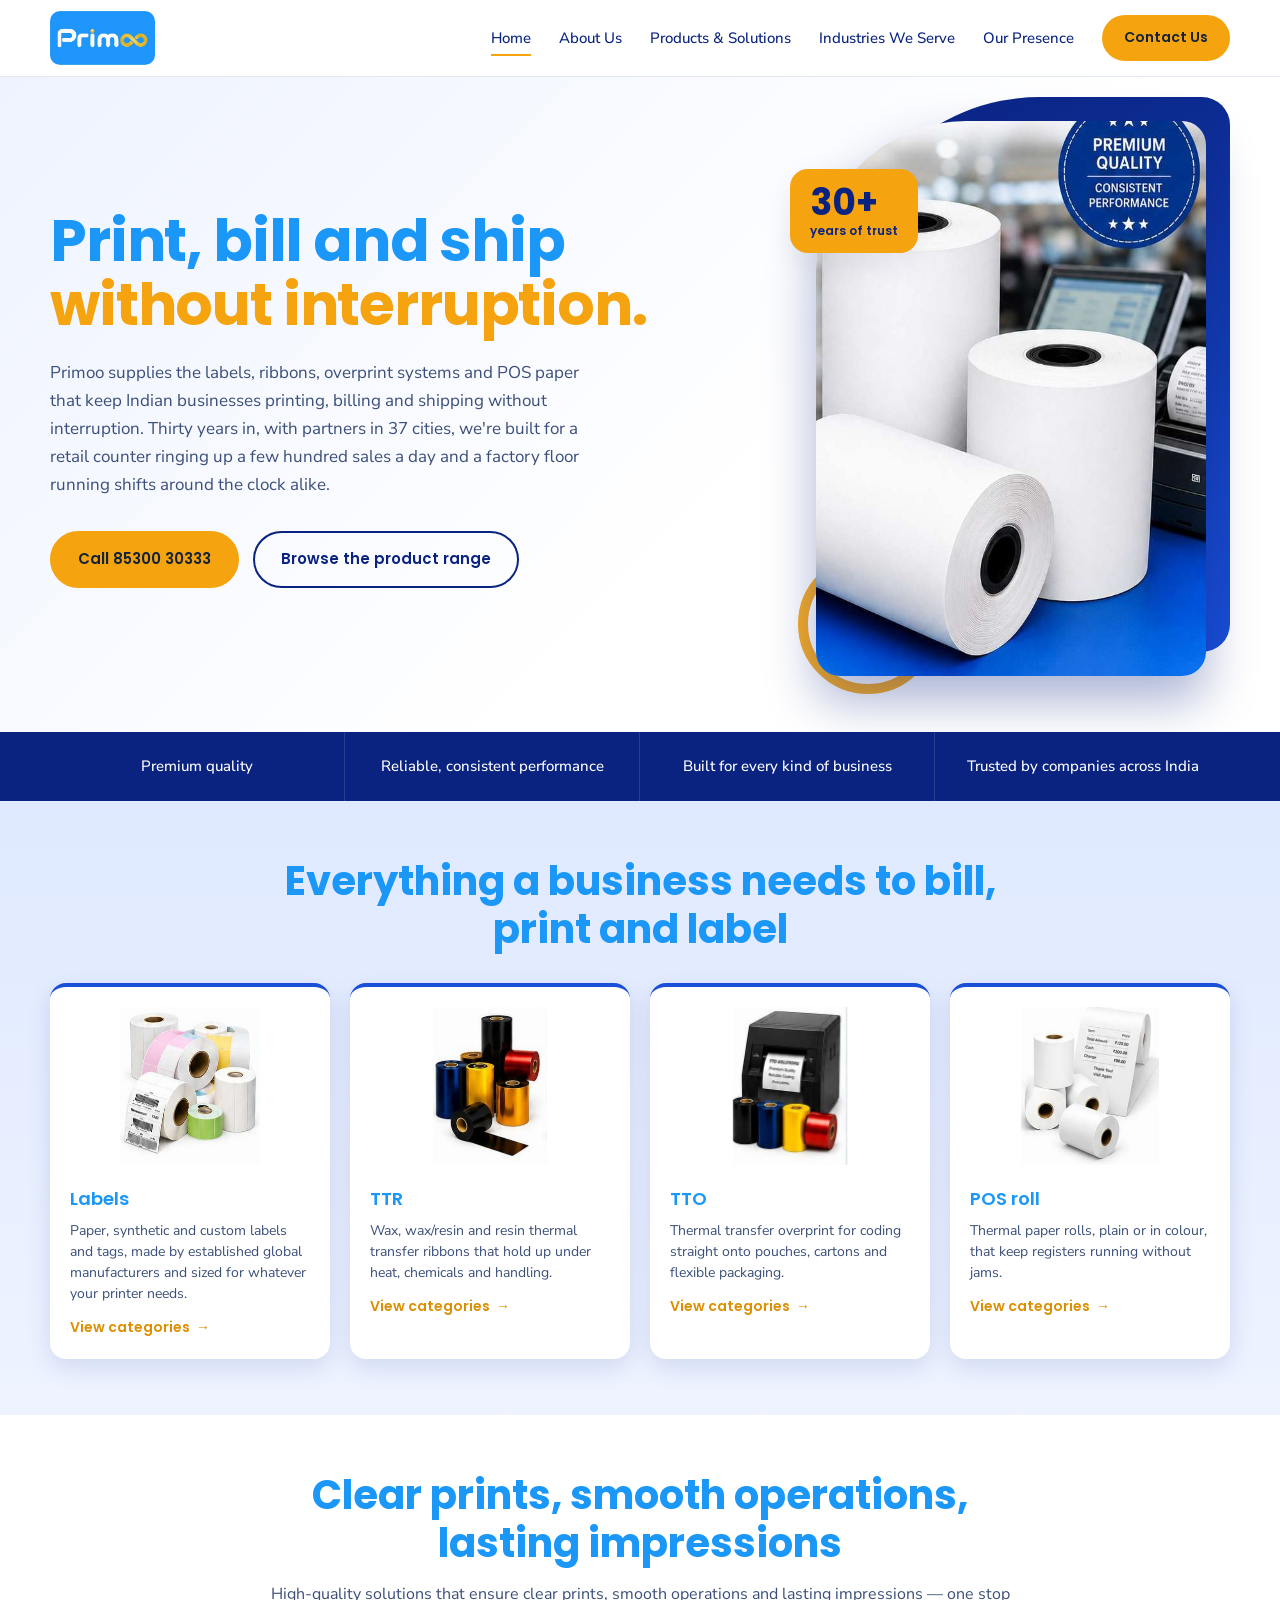
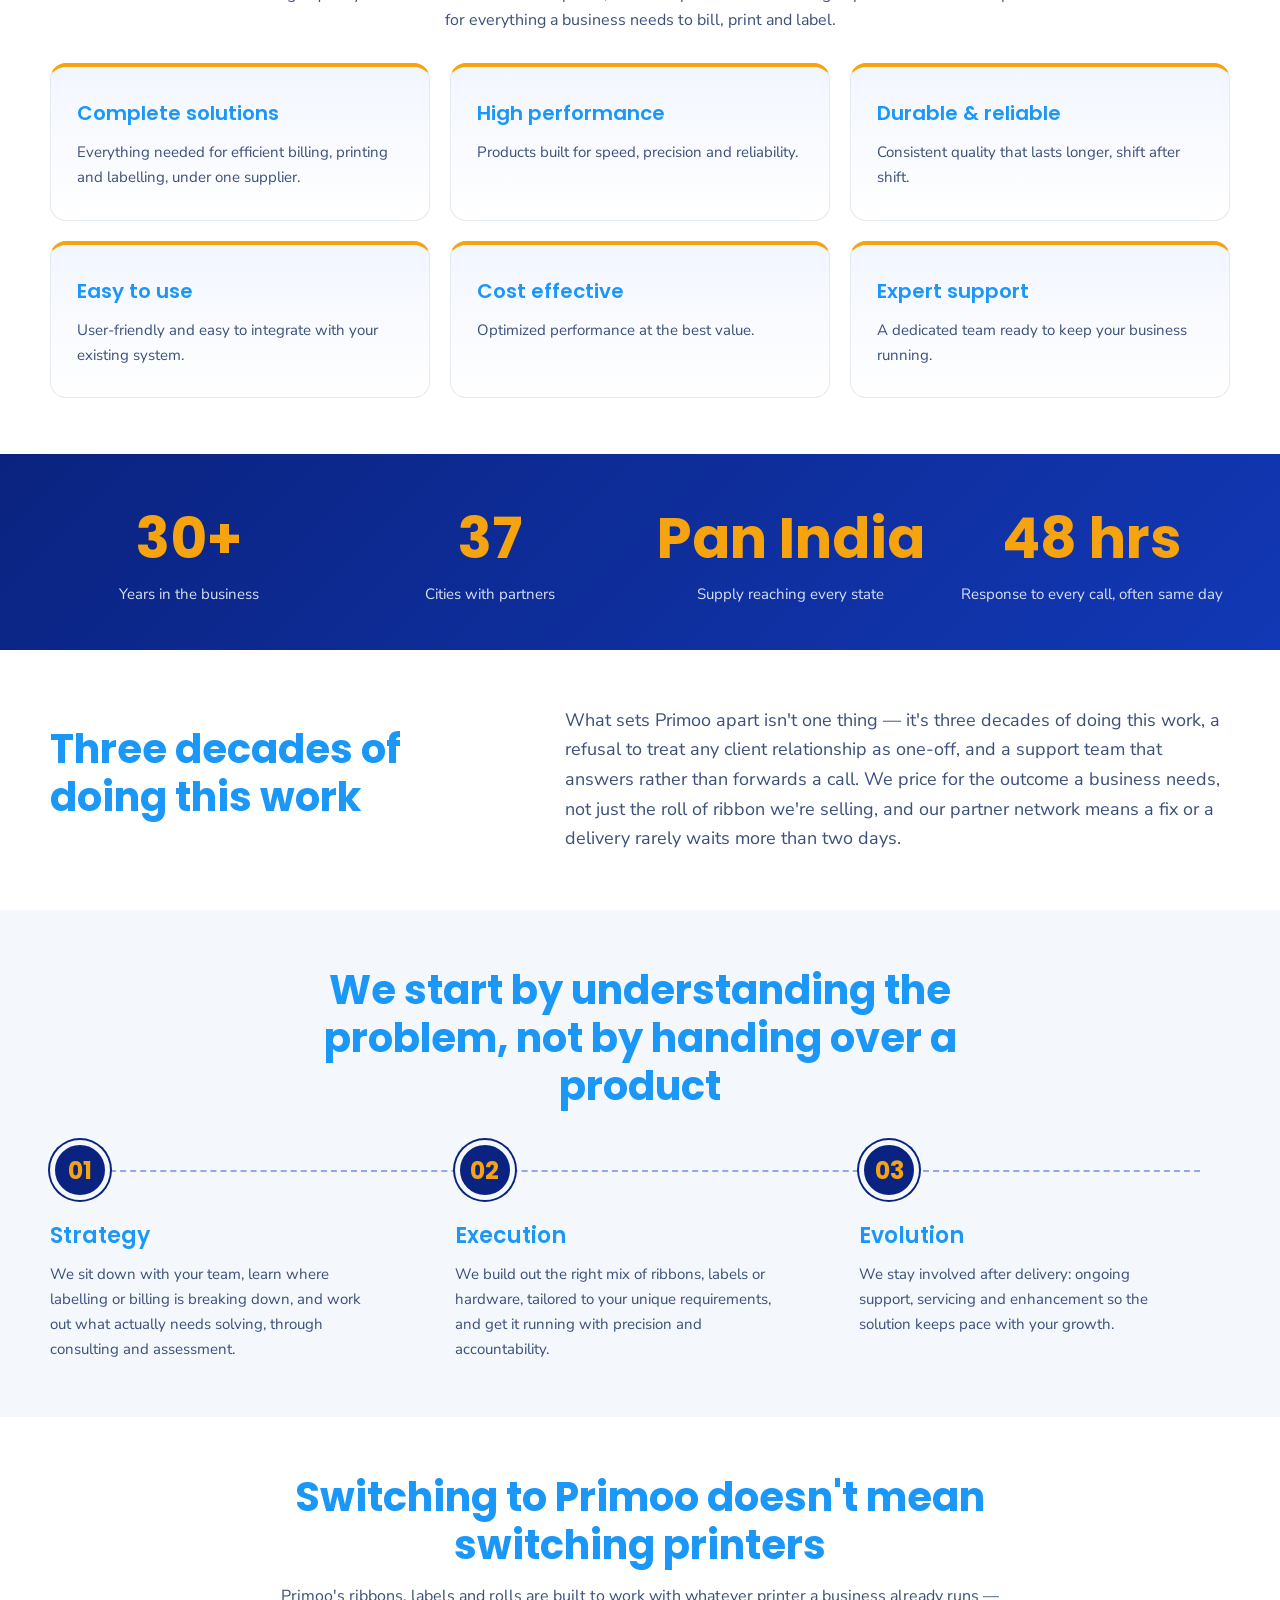
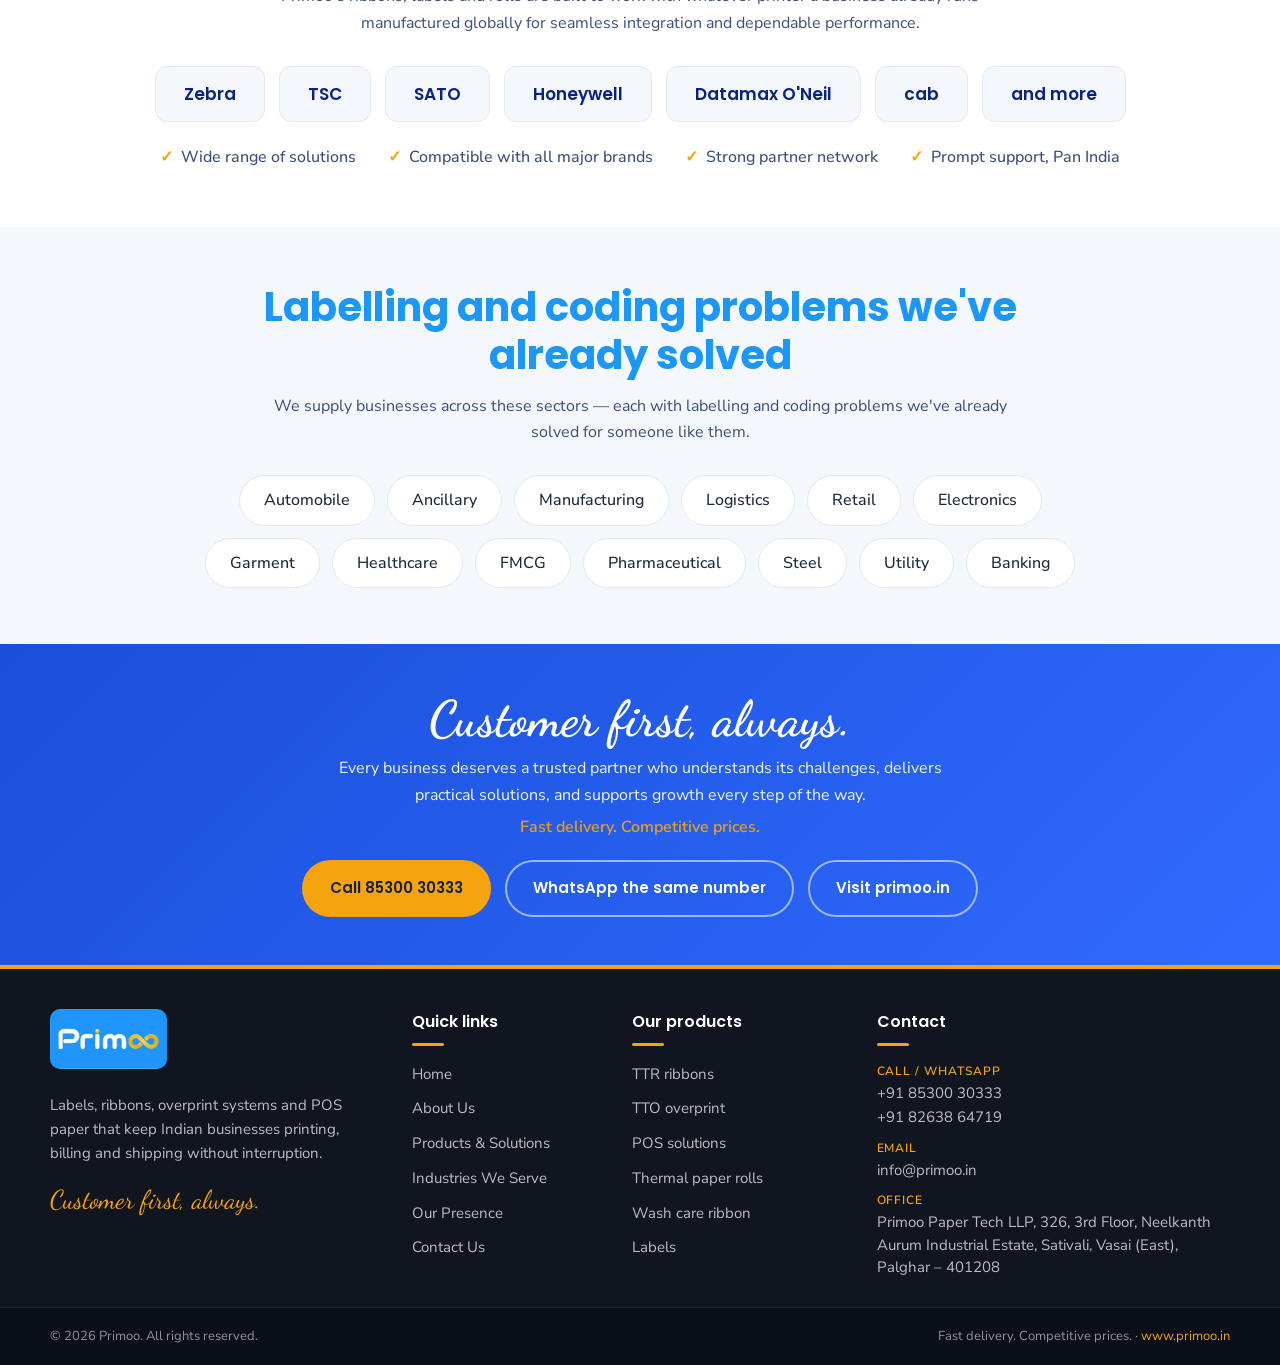
==== index.html @ e7c70f15 "Remove sales offices information from multiple pages" ====
<!DOCTYPE html>
<html lang="en">
<head>
<meta charset="UTF-8">
<meta name="viewport" content="width=device-width, initial-scale=1">
<title>Primoo – Labels, Ribbons &amp; POS Solutions</title>
<meta name="description" content="Primoo supplies labels, TTR, TTO ribbons and POS paper rolls. 30+ years, partners in 37 cities, Pan India supply.">
<link rel="preconnect" href="https://fonts.googleapis.com">
<link rel="stylesheet" href="https://fonts.googleapis.com/css2?family=Poppins:wght@400;500;600;700&family=Nunito+Sans:wght@400;500;600;700&family=Dancing+Script:wght@600;700&display=swap">
<link rel="stylesheet" href="styles.css">
</head>
<body>

<header class="site-header">
  <div class="container nav">
    <a href="index.html" class="logo"><img src="logo.jpg" alt="Primoo"></a>
    <input type="checkbox" id="menu-toggle" class="menu-toggle" aria-label="Toggle menu">
    <label for="menu-toggle" class="burger" aria-hidden="true"><span></span><span></span><span></span></label>
    <nav class="menu">
      <a href="index.html" class="active">Home</a>
      <a href="about.html">About Us</a>
      <a href="products.html">Products &amp; Solutions</a>
      <a href="industries.html">Industries We Serve</a>
      <a href="presence.html">Our Presence</a>
      <a href="contact.html" class="btn btn-sm">Contact Us</a>
    </nav>
  </div>
</header>

<main>

<!-- Hero -->
<section class="hero">
  <div class="container hero-grid">
    <div class="hero-text">
      <h1>Print, bill and ship <em>without interruption.</em></h1>
      <p>Primoo supplies the labels, ribbons, overprint systems and POS paper that keep Indian businesses printing, billing and shipping without interruption. Thirty years in, with partners in 37 cities, we're built for a retail counter ringing up a few hundred sales a day and a factory floor running shifts around the clock alike.</p>
      <div class="hero-actions">
        <a href="tel:8530030333" class="btn">Call 85300 30333</a>
        <a href="products.html" class="btn btn-outline">Browse the product range</a>
      </div>
    </div>
    <div class="hero-visual">
      <img src="images/hero.jpg" alt="Primoo POS thermal paper rolls at a billing counter">
      <div class="badge">30+ <small>years of trust</small></div>
    </div>
  </div>
</section>

<!-- Trust strip -->
<section class="trust">
  <div class="container trust-grid">
    <div>Premium quality</div>
    <div>Reliable, consistent performance</div>
    <div>Built for every kind of business</div>
    <div>Trusted by companies across India</div>
  </div>
</section>

<!-- What we offer -->
<section class="section" id="offer">
  <div class="container">
    <div class="section-head">
      <h2>Everything a business needs to bill, print and label</h2>
    </div>
    <div class="cards cards-4">
      <a class="card" href="#cat-labels">
        <div class="thumb"><img src="images/labels.jpg" alt="Paper, colour and custom labels" loading="lazy"></div>
        <h3>Labels</h3>
        <p>Paper, synthetic and custom labels and tags, made by established global manufacturers and sized for whatever your printer needs.</p>
      <span class="more">View categories <b>→</b></span></a>
      <a class="card" href="#cat-ttr">
        <div class="thumb"><img src="images/ttr.jpg" alt="Thermal transfer ribbons" loading="lazy"></div>
        <h3>TTR</h3>
        <p>Wax, wax/resin and resin thermal transfer ribbons that hold up under heat, chemicals and handling.</p>
      <span class="more">View categories <b>→</b></span></a>
      <a class="card" href="#cat-tto">
        <div class="thumb"><img src="images/tto.jpg" alt="Thermal transfer overprint ribbons and printer" loading="lazy"></div>
        <h3>TTO</h3>
        <p>Thermal transfer overprint for coding straight onto pouches, cartons and flexible packaging.</p>
      <span class="more">View categories <b>→</b></span></a>
      <a class="card" href="#cat-pos">
        <div class="thumb"><img src="images/pos.jpg" alt="POS thermal paper rolls and receipt" loading="lazy"></div>
        <h3>POS roll</h3>
        <p>Thermal paper rolls, plain or in colour, that keep registers running without jams.</p>
      <span class="more">View categories <b>→</b></span></a>
    </div>
  </div>
</section>

<div class="cat-modal" id="cat-labels">
  <a class="cat-bg" href="#offer" aria-label="Close"></a>
  <div class="cat-box">
    <a class="cat-x" href="#offer" aria-label="Close">×</a>
    <h2>Labels — all categories</h2>
    <p class="cat-intro">Paper, synthetic, coloured and custom labels for every application, from established global paper and film producers.</p>
    <div class="cat-grid n2"><a class="cat-item" href="products.html#labels"><img src="images/prod-labelling.jpg" alt="Paper &amp; synthetic labels" loading="lazy"><h3>Paper &amp; synthetic labels</h3><p>Barcode, product and shipping labels with strong adhesion and water, heat and oil resistance.</p><ul class="tags"><li>Barcode</li><li>Product</li><li>Shipping</li></ul></a><a class="cat-item" href="products.html#colorlabel"><img src="images/prod-colorlabel.jpg" alt="Color labels" loading="lazy"><h3>Color labels</h3><p>Vibrant colour labels for branding, coding, identification and organization.</p><ul class="tags"><li>Price</li><li>Inventory</li><li>Promotional</li></ul></a></div>
    <div class="cat-foot"><a class="btn" href="products.html#labels">View full details</a></div>
  </div>
</div>

<div class="cat-modal" id="cat-ttr">
  <a class="cat-bg" href="#offer" aria-label="Close"></a>
  <div class="cat-box">
    <a class="cat-x" href="#offer" aria-label="Close">×</a>
    <h2>TTR — all categories</h2>
    <p class="cat-intro">Thermal transfer ribbons for sharp, durable prints that resist heat, chemicals and handling.</p>
    <div class="cat-grid n2"><a class="cat-item" href="products.html#ttr"><img src="images/prod-ttr.jpg" alt="TTR ribbons" loading="lazy"><h3>TTR ribbons</h3><p>Precise prints, built to last, in multiple colours and sizes.</p><ul class="tags"><li>Wax</li><li>Wax / Resin</li><li>Resin</li></ul></a><a class="cat-item" href="products.html#wash"><img src="images/prod-wash.jpg" alt="Wash care ribbon" loading="lazy"><h3>Wash care ribbon</h3><p>Ribbons built for garment wash-care labels that survive washing, fading and heat.</p><ul class="tags"><li>Garment labels</li><li>Size labels</li><li>Care tags</li></ul></a></div>
    <div class="cat-foot"><a class="btn" href="products.html#ttr">View full details</a></div>
  </div>
</div>

<div class="cat-modal" id="cat-tto">
  <a class="cat-bg" href="#offer" aria-label="Close"></a>
  <div class="cat-box">
    <a class="cat-x" href="#offer" aria-label="Close">×</a>
    <h2>TTO — all categories</h2>
    <p class="cat-intro">Thermal transfer overprint ribbons for crisp batch and expiry coding straight onto packaging.</p>
    <div class="cat-grid n1"><a class="cat-item" href="products.html#tto"><img src="images/prod-tto.jpg" alt="TTO ribbons" loading="lazy"><h3>TTO ribbons</h3><p>Crisp, high-contrast coding with longer ribbon life.</p><ul class="tags"><li>Wax</li><li>Wax / Resin</li><li>Resin</li></ul></a></div>
    <div class="cat-foot"><a class="btn" href="products.html#tto">View full details</a></div>
  </div>
</div>

<div class="cat-modal" id="cat-pos">
  <a class="cat-bg" href="#offer" aria-label="Close"></a>
  <div class="cat-box">
    <a class="cat-x" href="#offer" aria-label="Close">×</a>
    <h2>POS roll — all categories</h2>
    <p class="cat-intro">Everything for the billing counter: paper rolls, coloured rolls and complete POS systems.</p>
    <div class="cat-grid n3"><a class="cat-item" href="products.html#rolls"><img src="images/prod-rolls.jpg" alt="POS thermal paper rolls" loading="lazy"><h3>POS thermal paper rolls</h3><p>Dark, smudge-free prints in sizes that fit all POS machines.</p><ul class="tags"><li>Retail</li><li>Restaurants</li><li>Banking</li></ul></a><a class="cat-item" href="products.html#colorpos"><img src="images/prod-colorpos.jpg" alt="Color POS roll" loading="lazy"><h3>Color POS roll</h3><p>Coloured thermal rolls that give every receipt some brand identity.</p><ul class="tags"><li>Cafés</li><li>Pharmacies</li><li>Fuel stations</li></ul></a><a class="cat-item" href="products.html#pos"><img src="images/prod-pos.jpg" alt="POS solution" loading="lazy"><h3>POS solution</h3><p>Complete billing hardware and software, with inventory alerts and reports.</p><ul class="tags"><li>Retail</li><li>Supermarkets</li><li>Boutiques</li></ul></a></div>
    <div class="cat-foot"><a class="btn" href="products.html#pos">View full details</a></div>
  </div>
</div>

<!-- Smart solutions -->
<section class="section">
  <div class="container">
    <div class="section-head">
      <h2>Clear prints, smooth operations, lasting impressions</h2>
      <p>High-quality solutions that ensure clear prints, smooth operations and lasting impressions — one stop for everything a business needs to bill, print and label.</p>
    </div>
    <div class="cards cards-3">
      <article class="card feature"><h3>Complete solutions</h3><p>Everything needed for efficient billing, printing and labelling, under one supplier.</p></article>
      <article class="card feature"><h3>High performance</h3><p>Products built for speed, precision and reliability.</p></article>
      <article class="card feature"><h3>Durable &amp; reliable</h3><p>Consistent quality that lasts longer, shift after shift.</p></article>
      <article class="card feature"><h3>Easy to use</h3><p>User-friendly and easy to integrate with your existing system.</p></article>
      <article class="card feature"><h3>Cost effective</h3><p>Optimized performance at the best value.</p></article>
      <article class="card feature"><h3>Expert support</h3><p>A dedicated team ready to keep your business running.</p></article>
    </div>
  </div>
</section>

<!-- Numbers -->
<section class="stats">
  <div class="container stats-grid">
    <div><strong>30+</strong><span>Years in the business</span></div>
    <div><strong>37</strong><span>Cities with partners</span></div>
    <div><strong>Pan India</strong><span>Supply reaching every state</span></div>
    <div><strong>48 hrs</strong><span>Response to every call, often same day</span></div>
  </div>
</section>

<!-- Why choose -->
<section class="section">
  <div class="container split">
    <div>
      <h2>Three decades of doing this work</h2>
    </div>
    <p class="lead">What sets Primoo apart isn't one thing — it's three decades of doing this work, a refusal to treat any client relationship as one-off, and a support team that answers rather than forwards a call. We price for the outcome a business needs, not just the roll of ribbon we're selling, and our partner network means a fix or a delivery rarely waits more than two days.</p>
  </div>
</section>

<!-- Problem-first approach -->
<section class="section alt">
  <div class="container">
    <div class="section-head">
      <h2>We start by understanding the problem, not by handing over a product</h2>
    </div>
    <div class="steps">
      <article class="step">
        <span class="num">01</span>
        <h3>Strategy</h3>
        <p>We sit down with your team, learn where labelling or billing is breaking down, and work out what actually needs solving, through consulting and assessment.</p>
      </article>
      <article class="step">
        <span class="num">02</span>
        <h3>Execution</h3>
        <p>We build out the right mix of ribbons, labels or hardware, tailored to your unique requirements, and get it running with precision and accountability.</p>
      </article>
      <article class="step">
        <span class="num">03</span>
        <h3>Evolution</h3>
        <p>We stay involved after delivery: ongoing support, servicing and enhancement so the solution keeps pace with your growth.</p>
      </article>
    </div>
  </div>
</section>

<!-- Compatibility -->
<section class="section">
  <div class="container">
    <div class="section-head">
      <h2>Switching to Primoo doesn't mean switching printers</h2>
      <p>Primoo's ribbons, labels and rolls are built to work with whatever printer a business already runs — manufactured globally for seamless integration and dependable performance.</p>
    </div>
    <ul class="brands">
      <li>Zebra</li><li>TSC</li><li>SATO</li><li>Honeywell</li><li>Datamax O'Neil</li><li>cab</li><li>and more</li>
    </ul>
    <ul class="ticks">
      <li>Wide range of solutions</li>
      <li>Compatible with all major brands</li>
      <li>Strong partner network</li>
      <li>Prompt support, Pan India</li>
    </ul>
  </div>
</section>

<!-- Industries -->
<section class="section alt">
  <div class="container">
    <div class="section-head">
      <h2>Labelling and coding problems we've already solved</h2>
      <p>We supply businesses across these sectors — each with labelling and coding problems we've already solved for someone like them.</p>
    </div>
    <ul class="chips">
      <li>Automobile</li><li>Ancillary</li><li>Manufacturing</li><li>Logistics</li><li>Retail</li>
      <li>Electronics</li><li>Garment</li><li>Healthcare</li><li>FMCG</li><li>Pharmaceutical</li>
      <li>Steel</li><li>Utility</li><li>Banking</li>
    </ul>
  </div>
</section>

<!-- Closing banner -->
<section class="cta">
  <div class="container cta-inner">
    <h2>Customer first, always.</h2>
    <p>Every business deserves a trusted partner who understands its challenges, delivers practical solutions, and supports growth every step of the way.</p>
    <p class="cta-sub">Fast delivery. Competitive prices.</p>
    <div class="hero-actions center">
      <a href="tel:8530030333" class="btn btn-light">Call 85300 30333</a>
      <a href="https://wa.me/918530030333" class="btn btn-ghost">WhatsApp the same number</a>
      <a href="https://primoo.in" class="btn btn-ghost">Visit primoo.in</a>
    </div>
  </div>
</section>

</main>

<footer class="site-footer">
  <div class="container foot-grid">
    <div class="foot-col foot-brand">
      <a href="index.html" class="logo"><img src="logo.jpg" alt="Primoo"></a>
      <p>Labels, ribbons, overprint systems and POS paper that keep Indian businesses printing, billing and shipping without interruption.</p>
      <p class="tag">Customer first, always.</p>
    </div>
    <div class="foot-col">
      <h4>Quick links</h4>
      <ul>
        <li><a href="index.html">Home</a></li>
        <li><a href="about.html">About Us</a></li>
        <li><a href="products.html">Products &amp; Solutions</a></li>
        <li><a href="industries.html">Industries We Serve</a></li>
        <li><a href="presence.html">Our Presence</a></li>
        <li><a href="contact.html">Contact Us</a></li>
      </ul>
    </div>
    <div class="foot-col">
      <h4>Our products</h4>
      <ul>
        <li><a href="products.html#ttr">TTR ribbons</a></li>
        <li><a href="products.html#tto">TTO overprint</a></li>
        <li><a href="products.html#pos">POS solutions</a></li>
        <li><a href="products.html#rolls">Thermal paper rolls</a></li>
        <li><a href="products.html#wash">Wash care ribbon</a></li>
        <li><a href="products.html#labels">Labels</a></li>
      </ul>
    </div>
    <div class="foot-col">
      <h4>Contact</h4>
      <ul class="contact">
        <li><span>Call / WhatsApp</span><a href="tel:8530030333">+91 85300 30333</a><a href="tel:8263864719">+91 82638 64719</a></li>
        <li><span>Email</span><a href="mailto:info@primoo.in">info@primoo.in</a></li>
        <li><span>Office</span>Primoo Paper Tech LLP, 326, 3rd Floor, Neelkanth Aurum Industrial Estate, Sativali, Vasai (East), Palghar – 401208</li>
      </ul>
    </div>
  </div>
  <div class="foot-bar">
    <div class="container foot-bar-in">
      <p>© 2026 Primoo. All rights reserved.</p>
      <p>Fast delivery. Competitive prices. · <a href="https://primoo.in">www.primoo.in</a></p>
    </div>
  </div>
</footer>

</body>
</html>
---- styles.css ----
:root{
  --blue:#1a4fd8;
  --navy:#0a2380;
  --navy-2:#1238b5;
  --accent:#f5a30f;
  --accent-d:#dc8f00;
  --bg:#ffffff;
  --alt:#f4f7fb;
  --text:#1d2a3a;
  --muted:#3b4f7a;
  --heading:#1b97f7;
  --line:#e3e9f1;
  --radius:16px;
  --shadow:0 10px 30px rgba(11,31,58,.08);
}
*{box-sizing:border-box;margin:0;padding:0}
html{scroll-behavior:smooth}
body{font-family:'Nunito Sans',system-ui,sans-serif;color:var(--text);background:var(--bg);line-height:1.65;-webkit-font-smoothing:antialiased}
h1{font-family:'Poppins',sans-serif;font-weight:700;letter-spacing:-.02em}
h2{font-family:'Poppins',sans-serif}
h3{font-family:'Poppins',sans-serif;font-weight:600}
.btn{font-family:'Poppins',sans-serif;font-weight:700}
.menu,.pill,.trust-grid,.chips,.ticks{font-family:'Nunito Sans',sans-serif}
.cta h2{font-family:'Dancing Script',cursive;font-weight:700}
img{max-width:100%}
a{color:inherit;text-decoration:none}
ul{list-style:none}
.container{width:min(1180px,100% - 40px);margin-inline:auto}

/* Buttons */
.btn{display:inline-block;background:var(--accent);color:#14233a;padding:14px 26px;border-radius:999px;font-weight:600;font-size:15px;border:2px solid var(--accent);transition:.25s}
.btn:hover{background:var(--accent-d);border-color:var(--accent-d);transform:translateY(-2px)}
.btn-sm{padding:9px 20px;font-size:14px}
.btn-outline{background:transparent;color:var(--navy);border-color:var(--navy)}
.btn-outline:hover{background:var(--navy);border-color:var(--navy);color:#fff}
.btn-light{background:#fff;color:var(--navy);border-color:#fff}
.btn-light:hover{background:var(--alt);border-color:var(--alt)}
.btn-ghost{background:transparent;border-color:rgba(255,255,255,.55)}
.btn-ghost:hover{background:rgba(255,255,255,.12);border-color:#fff}

/* Header */
.site-header{position:sticky;top:0;z-index:50;background:rgba(255,255,255,.96);backdrop-filter:blur(10px);border-bottom:1px solid var(--line)}
.nav{display:flex;align-items:center;justify-content:space-between;height:76px}
.logo{display:block;line-height:0}
.logo img{height:54px;width:auto;display:block;border-radius:10px}
.menu{display:flex;align-items:center;gap:28px;font-weight:500;font-size:15px}
.menu a:not(.btn){position:relative;color:var(--navy)}
.menu a:not(.btn)::after{content:"";position:absolute;left:0;bottom:-6px;width:0;height:2px;background:var(--accent);transition:.25s}
.menu a:not(.btn):hover::after,.menu a.active::after{width:100%}
.menu-toggle{display:none}
.burger{display:none;cursor:pointer;flex-direction:column;gap:5px}
.burger span{width:24px;height:2px;background:var(--navy);transition:.25s}

/* Hero */
.hero{background:linear-gradient(135deg,#eef3ff 0%,#fff 60%);padding:44px 0 56px;overflow:hidden}
.hero-grid{display:grid;grid-template-columns:1.1fr .9fr;gap:36px;align-items:center}
.eyebrow{display:inline-flex;align-items:center;gap:8px;background:#eef3ff;color:var(--navy);border:1px solid #cdd9fb;border-radius:999px;padding:7px 16px;font-family:"Nunito Sans",sans-serif;font-size:14px;font-weight:500;margin-bottom:18px}
.eyebrow::before{content:"";width:8px;height:8px;border-radius:50%;background:var(--accent);flex:none}
.pill{font-family:"Nunito Sans",sans-serif;display:inline-flex;align-items:center;gap:8px;background:#eef3ff;color:var(--navy);border:1px solid #cdd9fb;border-radius:999px;padding:7px 16px;font-size:14px;font-weight:500;margin-bottom:18px}
.pill i{width:8px;height:8px;border-radius:50%;background:var(--accent);flex:none}
.pill .short{display:none}
h1{font-size:clamp(34px,5vw,58px);line-height:1.1;color:var(--heading);margin-bottom:22px}
h1 em{font-style:normal;color:var(--accent)}
.hero-text p{color:var(--muted);font-size:17px;max-width:560px}
.hero-actions{display:flex;flex-wrap:wrap;gap:14px;margin-top:32px}
.hero-actions.center{justify-content:center}

.hero-visual{position:relative;max-width:390px;margin-left:auto;margin-right:24px}
.hero-visual::before{content:"";position:absolute;inset:-24px -24px 24px 24px;border-radius:200px 28px 28px 28px;background:linear-gradient(160deg,var(--navy),var(--blue));z-index:0}
.hero-visual::after{content:"";position:absolute;left:-18px;bottom:-18px;width:120px;height:120px;border-radius:50%;border:10px solid var(--accent);z-index:0;opacity:.9}
.hero-visual img{position:relative;z-index:1;display:block;width:100%;border-radius:150px 24px 24px 24px;box-shadow:0 24px 50px rgba(10,35,128,.35)}
.badge{position:absolute;z-index:2;left:-26px;top:48px;background:var(--accent);color:var(--navy);font:700 36px 'Poppins',sans-serif;line-height:1;padding:16px 20px;border-radius:18px;box-shadow:var(--shadow)}
.badge small{display:block;font-size:12px;font-weight:600;margin-top:4px}
.thumb{background:#fff;border-radius:12px;margin:-6px -6px 12px;aspect-ratio:16/10;overflow:hidden;background:linear-gradient(180deg,#fff,#eef3ff)}
.thumb img{width:100%;height:100%;object-fit:contain;transition:.4s}

/* Trust */
.trust{background:var(--navy);color:#fff}
.trust-grid{display:grid;grid-template-columns:repeat(4,1fr);text-align:center}
.trust-grid div{padding:22px 14px;font-weight:500;font-size:15px;border-right:1px solid rgba(255,255,255,.12)}
.trust-grid div:last-child{border:0}

/* Sections */
.section{padding:56px 0}
.section.alt{background:var(--alt)}
.section-head{max-width:760px;margin:0 auto 30px;text-align:center}
h2{font-size:clamp(26px,3.4vw,40px);line-height:1.2;color:var(--heading);margin-bottom:14px}
.section-head p{color:var(--muted);font-size:16px}

.cards{display:grid;gap:20px}
.cards-4{grid-template-columns:repeat(4,1fr)}
.cards-3{grid-template-columns:repeat(3,1fr)}
.card{background:#fff;border:1px solid var(--line);border-radius:var(--radius);padding:30px 26px;transition:.3s}
.card:hover{transform:translateY(-6px);box-shadow:var(--shadow);border-color:transparent}
.card h3{font-size:20px;color:var(--heading);margin-bottom:10px}
.card p{color:var(--muted);font-size:15px}
.icon{width:54px;height:54px;border-radius:14px;background:linear-gradient(135deg,var(--accent),#ff9a62);color:#fff;font:700 22px 'Poppins',sans-serif;display:grid;place-items:center;margin-bottom:20px}
.feature{border-top:4px solid var(--accent);background:linear-gradient(180deg,#f2f6ff,#fff)}
#offer{background:linear-gradient(180deg,#dfe9ff 0%,#eef3ff 100%);position:relative}
#offer .card{padding:26px 20px 18px}
#offer .card h3{font-size:18px;margin-bottom:6px}
#offer .card p{font-size:14px;line-height:1.5}
#offer .card{border:0;border-top:4px solid var(--blue);box-shadow:0 8px 24px rgba(10,35,128,.12)}
#offer .card:hover{box-shadow:0 16px 36px rgba(10,35,128,.2)}
#offer .thumb{background:#fff}

/* Stats */
.stats{background:linear-gradient(135deg,var(--navy),var(--navy-2));color:#fff;padding:42px 0}
.stats-grid{display:grid;grid-template-columns:repeat(4,1fr);gap:24px;text-align:center}
.stats-grid strong{display:block;font:700 clamp(38px,4.4vw,56px) 'Poppins',sans-serif;color:var(--accent)}
.stats-grid span{opacity:.85;font-size:15px}
.stats-note{text-align:center;margin-top:20px;opacity:.7;font-size:14px}

/* Why */
.split{display:grid;grid-template-columns:1fr 1.4fr;gap:40px;align-items:center}
.lead{font-size:18px;color:var(--muted)}

/* Steps */
.steps{display:grid;grid-template-columns:repeat(3,1fr);gap:20px}
.step{background:#fff;border-radius:var(--radius);padding:34px 28px;border:1px solid var(--line);position:relative}
.num{font:700 52px 'Poppins',sans-serif;color:var(--accent);opacity:.35;line-height:1}
.step h3{font-size:22px;color:var(--heading);margin:10px 0}
.step p{color:var(--muted);font-size:15px}

/* Brands */
.brands{display:flex;flex-wrap:wrap;justify-content:center;gap:14px;margin-bottom:22px}
.brands li{padding:14px 28px;border:1px solid var(--line);border-radius:12px;font:600 17px 'Poppins',sans-serif;color:var(--navy);background:var(--alt)}
.ticks{display:flex;flex-wrap:wrap;justify-content:center;gap:12px 32px;color:var(--muted);font-weight:500}
.ticks li::before{content:"✓";color:var(--accent);font-weight:700;margin-right:8px}

/* Industries */
.chips{display:flex;flex-wrap:wrap;justify-content:center;gap:12px;max-width:900px;margin-inline:auto}
.chips li{background:#fff;border:1px solid var(--line);padding:11px 24px;border-radius:999px;font-weight:500;transition:.25s}
.chips li:hover{background:var(--accent);color:#fff;border-color:var(--accent)}

/* CTA */
.cta{background:linear-gradient(135deg,#1a4fd8 0%,#2f6bff 100%);color:#fff;padding:48px 0;text-align:center}
.cta h2{color:#fff;font-size:clamp(34px,4.5vw,50px);line-height:1.1;margin-bottom:8px}
.cta-inner p{max-width:640px;margin:0 auto 6px;font-size:16px;opacity:.95}
.cta-sub{font-weight:600;color:var(--accent);opacity:1}
.cta .hero-actions{margin-top:20px}
.cta .btn-ghost{color:#fff}
.cta .btn-light{background:var(--accent);border-color:var(--accent);color:#14233a}
.cta .btn-light:hover{background:var(--accent-d);border-color:var(--accent-d)}

/* Footer */
.site-footer{background:#10151f;color:rgba(255,255,255,.72);font-size:15px;border-top:4px solid var(--accent)}
.foot-grid{display:grid;grid-template-columns:1.4fr .8fr .9fr 1.5fr;gap:32px;padding:40px 0 28px}
.site-footer .logo{display:inline-block;margin-bottom:16px}
.site-footer .logo img{height:60px}
.foot-brand p{max-width:300px;line-height:1.6}
.foot-brand .tag{font-family:'Dancing Script',cursive;font-size:26px;color:var(--accent);margin-top:14px}
.foot-col h4{font-family:'Poppins',sans-serif;font-weight:600;color:#fff;font-size:16px;margin-bottom:16px;position:relative;padding-bottom:10px}
.foot-col h4::after{content:"";position:absolute;left:0;bottom:0;width:32px;height:3px;border-radius:2px;background:var(--accent)}
.foot-col ul{display:grid;gap:10px}
.foot-col a{transition:.2s}
.foot-col a:hover{color:var(--accent)}
.contact li{display:flex;flex-direction:column;gap:2px;line-height:1.5}
.contact span{font-size:12px;letter-spacing:.08em;text-transform:uppercase;color:var(--accent);font-weight:600}
.foot-bar{border-top:1px solid rgba(255,255,255,.1);background:#0b0f17}
.foot-bar-in{display:flex;justify-content:space-between;gap:12px;flex-wrap:wrap;padding:18px 0;font-size:13px;color:rgba(255,255,255,.55)}
.foot-bar a{color:var(--accent)}

/* Responsive */
@media (max-width:980px){
  .hero-grid,.split{grid-template-columns:1fr}
  .hero-visual{max-width:320px;margin:30px auto 0;width:calc(100% - 60px)}
  .hero-visual::before{inset:-16px -16px 16px 16px}
  .badge{left:-14px;top:36px;font-size:26px;padding:12px 15px}
  .cards-4,.stats-grid,.trust-grid{grid-template-columns:repeat(2,1fr)}
  .cards-3,.steps{grid-template-columns:1fr 1fr}
  .trust-grid div{border-bottom:1px solid rgba(255,255,255,.12)}
}
@media (max-width:980px){.foot-grid{grid-template-columns:1fr 1fr}}
@media (max-width:560px){.foot-bar-in{flex-direction:column;text-align:center}}
@media (max-width:760px){
  .burger{display:flex}
  .menu{position:absolute;top:76px;left:0;right:0;background:#fff;flex-direction:column;align-items:flex-start;padding:20px;gap:16px;border-bottom:1px solid var(--line);display:none}
  .menu-toggle:checked ~ .menu{display:flex}
  .section{padding:40px 0}
  .hero{padding:32px 0 40px}
}
@media (max-width:560px){
  .hero-visual{max-width:260px;width:calc(100% - 70px)}
  .pill .full{display:none}
  .pill .short{display:inline}
  .pill{font-size:13px;padding:6px 14px}
  .cards-4,.cards-3,.steps,.stats-grid,.trust-grid{grid-template-columns:1fr}
  .trust-grid div{border-right:0}
  .hero-actions .btn{width:100%;text-align:center}
}

/* Product card hover: image pops out of the card */
#offer .card{position:relative;transition:transform .35s cubic-bezier(.2,.8,.2,1),box-shadow .35s}
#offer .thumb{overflow:visible;position:relative;background:#fff}
#offer .thumb img{transition:transform .4s cubic-bezier(.2,.8,.2,1),filter .4s;transform-origin:50% 70%;will-change:transform;position:relative;z-index:2}
#offer .card:hover{transform:translateY(-4px);z-index:5}
#offer .card:hover .thumb img{transform:translateY(-3px) scale(1.14) rotate(-2.5deg)}

#offer .thumb::after{content:"";position:absolute;left:22%;right:22%;bottom:-4px;height:14px;border-radius:50%;background:rgba(10,35,128,.28);filter:blur(8px);opacity:0;transform:scale(.6);transition:.4s;z-index:1}
#offer .card:hover .thumb::after{opacity:1;transform:scale(1.1)}
#offer .card h3{transition:color .3s}
#offer .card:hover h3{color:var(--navy)}
@media (hover:none){#offer .card:hover .thumb img{transform:none}#offer .card:hover .thumb::after{opacity:0}}

/* Steps: timeline look */
.steps{position:relative;gap:34px}
.steps::before{content:"";position:absolute;top:30px;left:30px;right:30px;border-top:2px dashed #8fa9ee}
.step{background:none;border:0;border-radius:0;padding:0;position:relative}
.step .num{display:grid;place-items:center;width:60px;height:60px;border-radius:50%;background:var(--navy);color:var(--accent);font:700 24px 'Poppins',sans-serif;opacity:1;border:5px solid var(--alt);box-shadow:0 0 0 2px var(--navy);position:relative;transition:.3s;margin-bottom:18px}
.step:hover .num{background:var(--accent);color:var(--navy);box-shadow:0 0 0 2px var(--accent)}
.step h3{margin:0 0 8px;font-size:22px}
.step p{max-width:320px}
@media (max-width:980px){.steps{grid-template-columns:repeat(3,1fr);gap:22px}}
@media (max-width:760px){
  .steps{grid-template-columns:1fr;gap:28px}
  .steps::before{top:30px;bottom:30px;left:29px;right:auto;border-top:0;border-left:2px dashed #8fa9ee}
  .step{padding-left:84px;min-height:60px}
  .step .num{position:absolute;left:0;top:0;margin:0}
}

/* ===== Inner pages ===== */
.page-hero{background:var(--navy);color:#fff;padding:54px 0 50px;position:relative;overflow:hidden}
.page-hero::after{content:"";position:absolute;right:-80px;top:-60px;bottom:-60px;width:340px;background:var(--blue);transform:skewX(-14deg);opacity:.55}
.page-hero::before{content:"";position:absolute;right:230px;top:-60px;bottom:-60px;width:14px;background:var(--accent);transform:skewX(-14deg);z-index:1}
.page-hero .container{position:relative;z-index:2}
.crumbs{font-size:14px;opacity:.8;margin-bottom:10px}
.crumbs a:hover{color:var(--accent)}
.page-hero h1{color:#fff;font-size:clamp(34px,5vw,52px);margin-bottom:12px}
.page-hero p{max-width:640px;font-size:17px;opacity:.92}
.menu a.active::after{width:100%}
.two-col{display:grid;grid-template-columns:1fr 1fr;gap:44px;align-items:start}
.prose p{margin-bottom:16px;color:var(--muted);font-size:17px}
.prose p strong{color:var(--navy)}
.quote{border-left:5px solid var(--accent);background:var(--alt);padding:22px 26px;border-radius:0 12px 12px 0;font-size:19px;color:var(--navy);font-weight:600;font-family:'Poppins',sans-serif;line-height:1.5}
.big-stat{display:flex;align-items:center;gap:20px;background:var(--navy);color:#fff;border-radius:16px;padding:26px 30px}
.big-stat strong{font:700 64px 'Poppins',sans-serif;color:var(--accent);line-height:1}
.big-stat span{font-size:17px}
.check-list{display:grid;gap:12px}
.check-list li{position:relative;padding-left:30px;color:var(--muted)}
.check-list li::before{content:"";position:absolute;left:0;top:7px;width:16px;height:16px;border-radius:50%;background:var(--accent)}
.check-list li::after{content:"";position:absolute;left:5px;top:11px;width:5px;height:8px;border:solid var(--navy);border-width:0 2px 2px 0;transform:rotate(45deg)}
.check-list strong{color:var(--navy)}
.tiles{display:grid;grid-template-columns:repeat(4,1fr);gap:18px}
.tile{background:#fff;border:1px solid var(--line);border-bottom:4px solid var(--blue);padding:22px 20px;border-radius:12px}
.tile h3{font-size:17px;color:var(--heading);margin-bottom:6px}
.tile p{color:var(--muted);font-size:15px}
.sec-title{margin-bottom:26px}
.sec-title h2{margin-bottom:8px}
.sec-title p{color:var(--muted);max-width:720px;font-size:17px}
.sec-title::after{content:"";display:block;width:60px;height:4px;background:var(--accent);margin-top:14px;border-radius:2px}
.prod{display:grid;grid-template-columns:1fr 1.05fr;gap:50px;align-items:center;padding:46px 0;border-bottom:1px solid var(--line)}
.prod:last-of-type{border-bottom:0}
.prod:nth-of-type(even) .prod-img{order:2}
.prod-img{border-radius:18px;overflow:hidden;box-shadow:0 14px 34px rgba(10,35,128,.18);position:relative}
.prod-img img{display:block;width:100%;aspect-ratio:16/10;object-fit:cover;transition:transform .6s}
.prod:hover .prod-img img{transform:scale(1.05)}
.prod h2{font-size:clamp(24px,3vw,32px);margin-bottom:6px}
.prod .sub{font-weight:600;color:var(--accent-d);margin-bottom:12px;font-family:'Poppins',sans-serif;font-size:15px}
.prod p{color:var(--muted);margin-bottom:14px}
.tags{display:flex;flex-wrap:wrap;gap:8px;margin-top:6px}
.tags li{font-size:13px;font-weight:600;color:var(--navy);background:#eef3ff;border:1px solid #cdd9fb;padding:5px 12px;border-radius:999px}
.mini-h{font:600 13px 'Poppins',sans-serif;color:var(--navy);text-transform:uppercase;letter-spacing:.08em;margin:16px 0 8px}
.ind-list{border-top:2px solid var(--navy)}
.ind{display:grid;grid-template-columns:70px 220px 1fr;gap:20px;align-items:center;padding:18px 12px;border-bottom:1px solid var(--line);transition:.25s}
.ind:hover{background:var(--alt);padding-left:20px}
.ind .no{font:700 22px 'Poppins',sans-serif;color:var(--accent)}
.ind h3{font-size:20px;color:var(--heading)}
.ind p{color:var(--muted)}
.map-wrap{display:grid;grid-template-columns:1fr 1fr;gap:44px;align-items:center}
.map-wrap img{width:100%;max-width:480px;margin:auto;display:block;border-radius:18px;border:1px solid var(--line);box-shadow:var(--shadow)}
.cities{display:grid;grid-template-columns:repeat(3,1fr);gap:10px}
.cities li{padding:9px 14px;background:#fff;border:1px solid var(--line);border-left:4px solid var(--blue);border-radius:6px;font-weight:600;color:var(--navy);font-size:15px}
.cities li.hq{border-left-color:var(--accent);background:#fff8e8}
.pillars{display:grid;grid-template-columns:repeat(3,1fr);gap:22px}
.pillar{padding:28px;border-radius:14px;background:var(--navy);color:#fff}
.pillar h3{color:var(--accent);font-size:19px;margin-bottom:8px}
.pillar p{opacity:.9;font-size:15px}
.closing{background:linear-gradient(135deg,var(--blue),#2f6bff);color:#fff;border-radius:18px;padding:40px;text-align:center}
.closing p{max-width:760px;margin:0 auto;font-size:20px;font-family:'Poppins',sans-serif;font-weight:500;line-height:1.5}
.closing strong{color:var(--accent)}
.c-grid{display:grid;grid-template-columns:repeat(4,1fr);gap:18px}
.c-card{background:#fff;border:1px solid var(--line);border-top:4px solid var(--accent);border-radius:12px;padding:24px 22px}
.c-card span{display:block;font:600 12px 'Poppins',sans-serif;letter-spacing:.08em;text-transform:uppercase;color:var(--accent-d);margin-bottom:8px}
.c-card a,.c-card p{display:block;font-weight:600;color:var(--navy);word-break:break-word;margin-bottom:2px}
.office{display:grid;grid-template-columns:1.3fr 1fr;gap:24px}
.box{background:var(--alt);border-radius:14px;padding:28px}
.box h3{font-size:19px;color:var(--heading);margin-bottom:10px}
.box p{color:var(--muted)}
.box .strong{color:var(--navy);font-weight:700}
.cta.slim{padding:44px 0}
@media (max-width:980px){
  .tiles,.c-grid{grid-template-columns:repeat(2,1fr)}
  .pillars{grid-template-columns:1fr}
  .two-col,.map-wrap,.office{grid-template-columns:1fr}
  .prod{grid-template-columns:1fr;gap:24px}
  .prod:nth-of-type(even) .prod-img{order:0}
}
@media (max-width:640px){
  .ind{grid-template-columns:44px 1fr;gap:6px 12px}
  .ind p{grid-column:1 / -1}
  .tiles,.c-grid{grid-template-columns:1fr}
  .cities{grid-template-columns:repeat(2,1fr)}
  .big-stat strong{font-size:48px}
  .page-hero::after,.page-hero::before{display:none}
  .closing{padding:28px 20px}
}
.prod{scroll-margin-top:90px}
.tiles.five{grid-template-columns:repeat(5,1fr)}
@media (max-width:1100px){.tiles.five{grid-template-columns:repeat(3,1fr)}}
@media (max-width:820px){.tiles.five{grid-template-columns:repeat(2,1fr)}}
@media (max-width:560px){.tiles.five{grid-template-columns:1fr}}

/* Home: product categories popup (CSS only, uses :target) */
a.card{display:block;color:inherit;cursor:pointer}
.card .more{display:inline-flex;gap:6px;margin-top:12px;font-family:'Poppins',sans-serif;font-weight:600;font-size:14px;color:var(--accent-d)}
.card .more b{transition:transform .25s}
.card:hover .more b{transform:translateX(5px)}
.cat-modal{display:none;position:fixed;inset:0;z-index:100;align-items:center;justify-content:center;padding:20px}
.cat-modal:target{display:flex;animation:catfade .25s}
.cat-bg{position:absolute;inset:0;background:rgba(6,18,60,.7)}
.cat-box{position:relative;background:#fff;border-radius:18px;width:100%;max-width:980px;max-height:90vh;overflow:auto;padding:34px;border-top:6px solid var(--accent);animation:catpop .3s}
.cat-box h2{font-size:clamp(24px,3vw,32px);margin-bottom:6px}
.cat-intro{color:var(--muted);margin-bottom:22px;max-width:640px}
.cat-x{position:absolute;right:14px;top:10px;width:38px;height:38px;border-radius:50%;background:var(--alt);color:var(--navy);font-size:26px;line-height:36px;text-align:center}
.cat-x:hover{background:var(--accent)}
.cat-grid{display:grid;gap:20px;grid-template-columns:repeat(auto-fit,minmax(240px,1fr))}
.cat-grid.n1{max-width:420px}
.cat-item{display:block;border:1px solid var(--line);border-radius:14px;overflow:hidden;background:#fff;transition:.25s}
.cat-item:hover{transform:translateY(-4px);box-shadow:var(--shadow);border-color:var(--blue)}
.cat-item img{display:block;width:100%;aspect-ratio:16/10;object-fit:cover}
.cat-item h3{font-size:18px;padding:14px 16px 4px;color:var(--heading)}
.cat-item p{padding:0 16px;color:var(--muted);font-size:14px;margin-bottom:10px}
.cat-item .tags{padding:0 16px 16px}
.cat-foot{margin-top:24px;text-align:center}
@keyframes catfade{from{opacity:0}to{opacity:1}}
@keyframes catpop{from{transform:translateY(20px) scale(.97)}to{transform:none}}

/* Footer: mobile layout */
@media (max-width:760px){
  .foot-grid{grid-template-columns:1fr 1fr;gap:30px 18px;padding:36px 0 26px}
  .foot-brand{grid-column:1/-1;text-align:center;padding-bottom:24px;border-bottom:1px solid rgba(255,255,255,.12)}
  .foot-brand p{max-width:none;margin-inline:auto}
  .site-footer .logo img{height:54px}
  .foot-col:nth-child(4){grid-column:1/-1;background:rgba(255,255,255,.05);border-radius:14px;padding:20px}
  .foot-col h4{font-size:15px;margin-bottom:14px}
  .foot-col ul{gap:9px}
  .foot-col a{font-size:14px}
  .contact{grid-template-columns:1fr 1fr;gap:16px 14px}
  .contact li:nth-child(3){grid-column:1/-1}
  .foot-bar-in{padding:16px 0;gap:6px}
}

/* Brands: tidy grid on mobile */
@media (max-width:760px){
  .brands{display:grid;grid-template-columns:1fr 1fr;gap:10px;margin-bottom:20px}
  .brands li{padding:13px 8px;text-align:center;font-size:15px;border-radius:10px}
  .brands li:last-child{grid-column:1/-1;background:#fff;border-style:dashed;color:var(--muted)}
  .ticks{flex-direction:column;align-items:flex-start;gap:8px;width:max-content;max-width:100%;margin-inline:auto}
}

/* Industries chips: tidy grid on mobile */
@media (max-width:760px){
  .chips{display:grid;grid-template-columns:1fr 1fr;gap:10px;max-width:none}
  .chips li{padding:12px 8px;text-align:center;border-radius:10px;font-size:15px}
  .chips li:last-child{grid-column:1/-1}
}

/* Stats: 2x2 grid on mobile */
@media (max-width:760px){
  .stats{padding:30px 0}
  .stats-grid{grid-template-columns:1fr 1fr;gap:0}
  .stats-grid>div{padding:20px 10px;border-bottom:1px solid rgba(255,255,255,.18)}
  .stats-grid>div:nth-child(odd){border-right:1px solid rgba(255,255,255,.18)}
  .stats-grid>div:nth-last-child(-n+2){border-bottom:0}
  .stats-grid strong{font-size:30px;line-height:1.1;margin-bottom:6px;white-space:nowrap}
  .stats-grid span{font-size:13px;line-height:1.4;display:block}
}
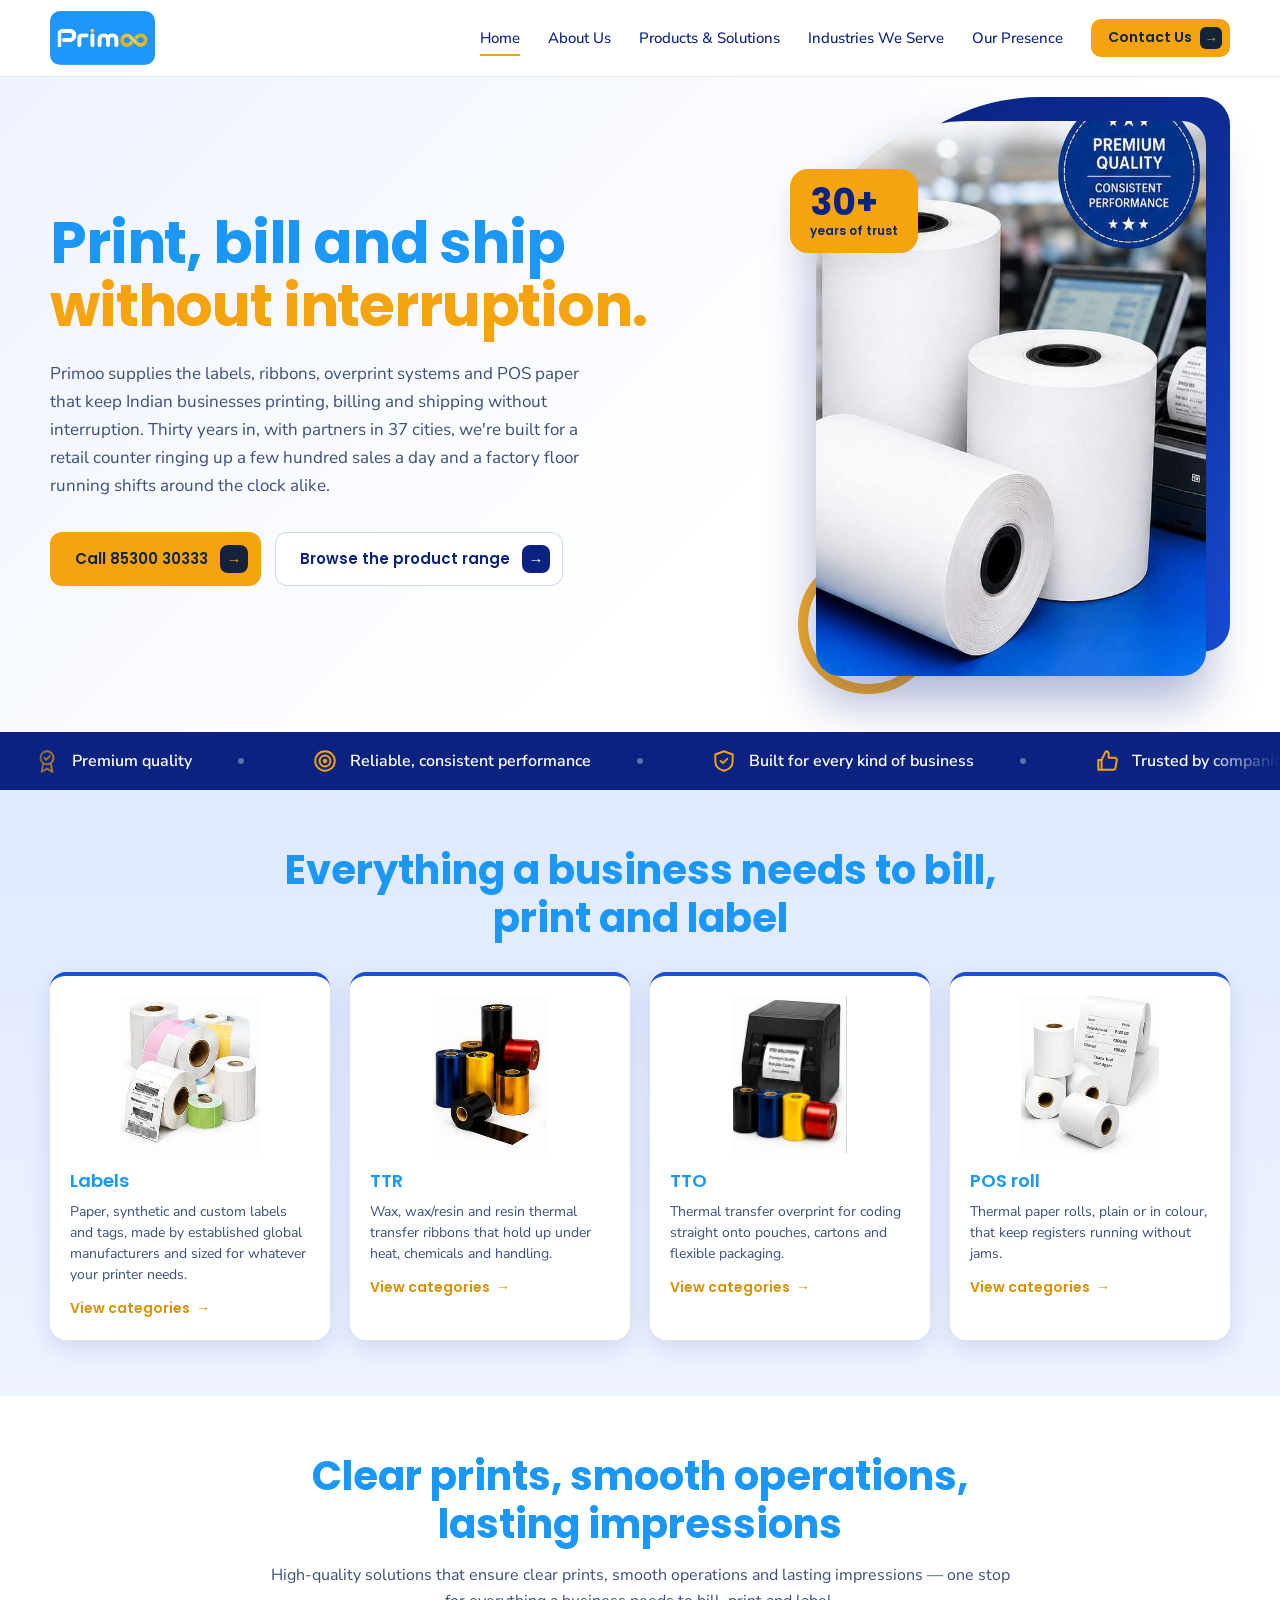
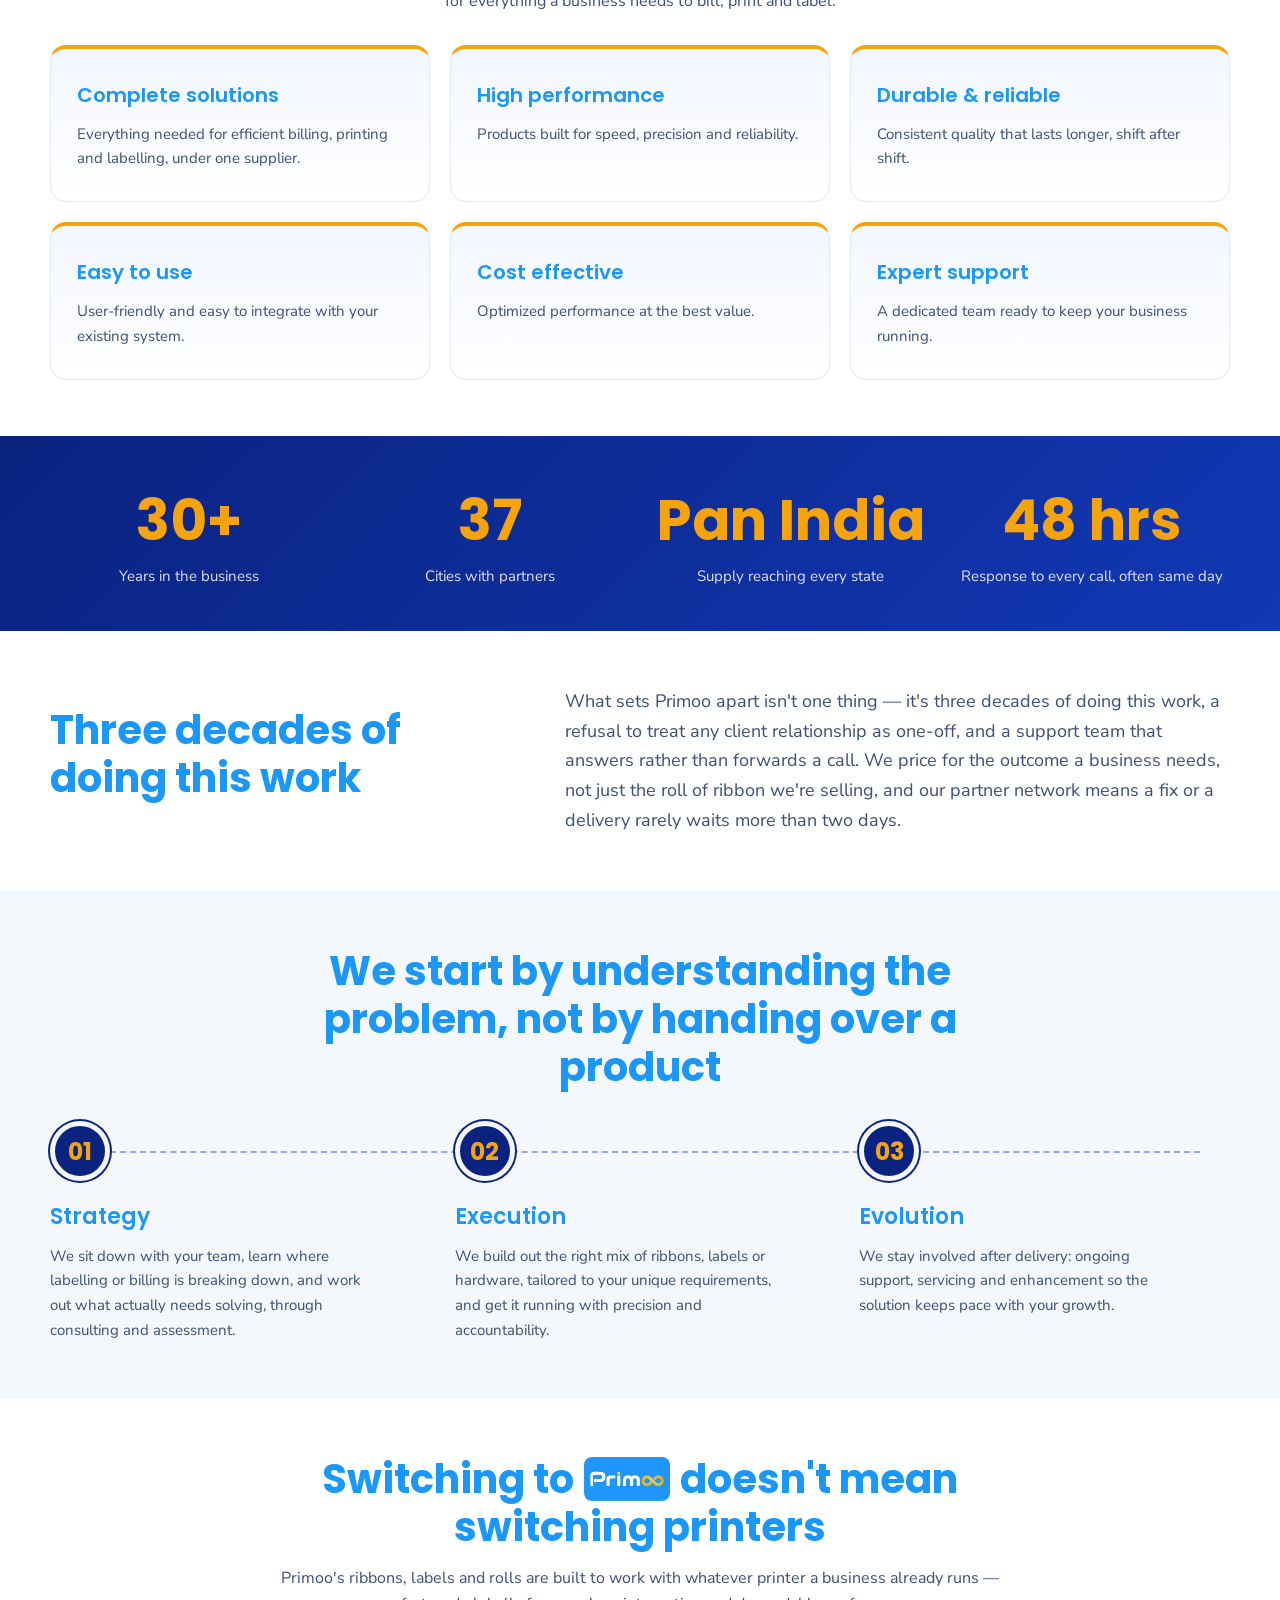
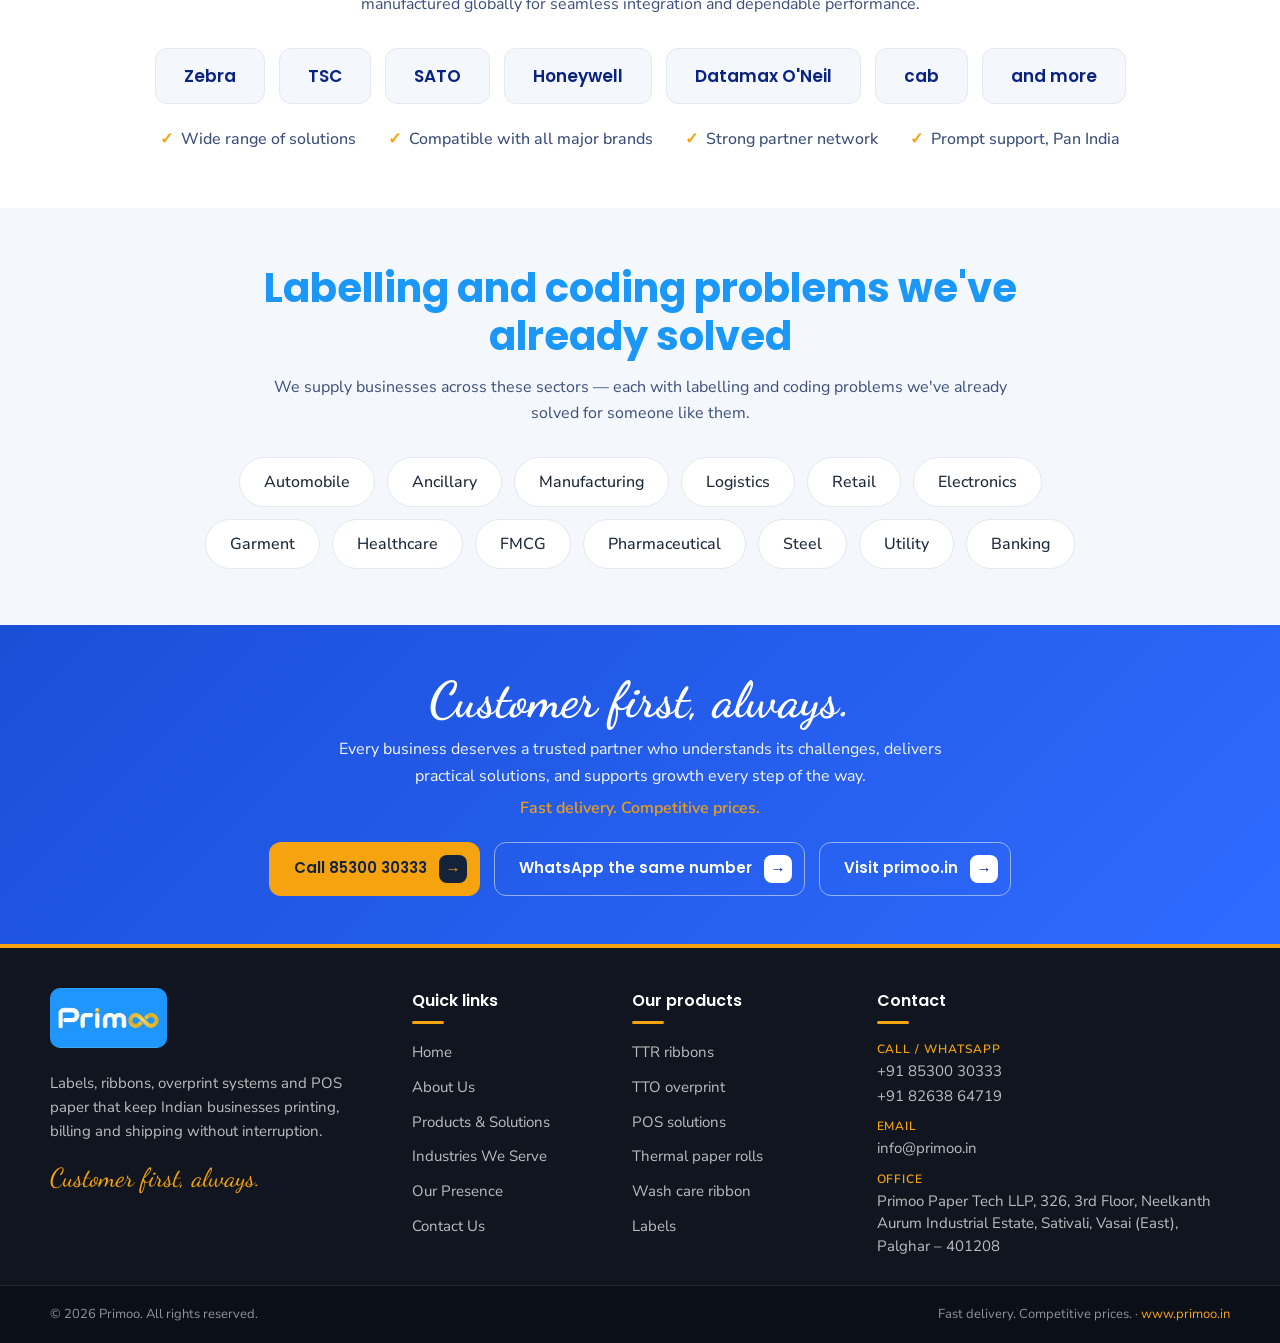
==== commit efff33f2: "Trust strip loop with icons, logo in headings, arrow-chip buttons Co-Authored-By: Claude Sonnet 5.5 " ====
--- a/index.html
+++ b/index.html
@@ -48,12 +48,14 @@
 </section>
 
 <!-- Trust strip -->
-<section class="trust">
-  <div class="container trust-grid">
-    <div>Premium quality</div>
-    <div>Reliable, consistent performance</div>
-    <div>Built for every kind of business</div>
-    <div>Trusted by companies across India</div>
+<section class="trust" aria-label="Why customers trust Primoo">
+  <div class="marquee">
+    <div class="t-track">
+      <ul class="t-set"><li><svg viewBox="0 0 24 24" width="24" height="24" fill="none" stroke="currentColor" stroke-width="1.8" stroke-linecap="round" stroke-linejoin="round" aria-hidden="true"><circle cx="12" cy="9" r="6"/><path d="m9.5 9 1.8 1.8L14.7 7.4"/><path d="M8.5 14.5 7 22l5-3 5 3-1.5-7.5"/></svg><span>Premium quality</span></li><li><svg viewBox="0 0 24 24" width="24" height="24" fill="none" stroke="currentColor" stroke-width="1.8" stroke-linecap="round" stroke-linejoin="round" aria-hidden="true"><circle cx="12" cy="12" r="9"/><circle cx="12" cy="12" r="5"/><circle cx="12" cy="12" r="1.2"/></svg><span>Reliable, consistent performance</span></li><li><svg viewBox="0 0 24 24" width="24" height="24" fill="none" stroke="currentColor" stroke-width="1.8" stroke-linecap="round" stroke-linejoin="round" aria-hidden="true"><path d="M12 3 4 6v6c0 5 3.5 8 8 9 4.5-1 8-4 8-9V6z"/><path d="m9 12 2 2 4-4"/></svg><span>Built for every kind of business</span></li><li><svg viewBox="0 0 24 24" width="24" height="24" fill="none" stroke="currentColor" stroke-width="1.8" stroke-linecap="round" stroke-linejoin="round" aria-hidden="true"><path d="M7 11v9H4v-9z"/><path d="m7 11 4-8c1.5 0 2.5 1 2.5 2.5V9H19a2 2 0 0 1 2 2.3l-1.2 7A2 2 0 0 1 17.8 20H7"/></svg><span>Trusted by companies across India</span></li></ul>
+      <ul class="t-set" aria-hidden="true"><li><svg viewBox="0 0 24 24" width="24" height="24" fill="none" stroke="currentColor" stroke-width="1.8" stroke-linecap="round" stroke-linejoin="round" aria-hidden="true"><circle cx="12" cy="9" r="6"/><path d="m9.5 9 1.8 1.8L14.7 7.4"/><path d="M8.5 14.5 7 22l5-3 5 3-1.5-7.5"/></svg><span>Premium quality</span></li><li><svg viewBox="0 0 24 24" width="24" height="24" fill="none" stroke="currentColor" stroke-width="1.8" stroke-linecap="round" stroke-linejoin="round" aria-hidden="true"><circle cx="12" cy="12" r="9"/><circle cx="12" cy="12" r="5"/><circle cx="12" cy="12" r="1.2"/></svg><span>Reliable, consistent performance</span></li><li><svg viewBox="0 0 24 24" width="24" height="24" fill="none" stroke="currentColor" stroke-width="1.8" stroke-linecap="round" stroke-linejoin="round" aria-hidden="true"><path d="M12 3 4 6v6c0 5 3.5 8 8 9 4.5-1 8-4 8-9V6z"/><path d="m9 12 2 2 4-4"/></svg><span>Built for every kind of business</span></li><li><svg viewBox="0 0 24 24" width="24" height="24" fill="none" stroke="currentColor" stroke-width="1.8" stroke-linecap="round" stroke-linejoin="round" aria-hidden="true"><path d="M7 11v9H4v-9z"/><path d="m7 11 4-8c1.5 0 2.5 1 2.5 2.5V9H19a2 2 0 0 1 2 2.3l-1.2 7A2 2 0 0 1 17.8 20H7"/></svg><span>Trusted by companies across India</span></li></ul>
+      <ul class="t-set" aria-hidden="true"><li><svg viewBox="0 0 24 24" width="24" height="24" fill="none" stroke="currentColor" stroke-width="1.8" stroke-linecap="round" stroke-linejoin="round" aria-hidden="true"><circle cx="12" cy="9" r="6"/><path d="m9.5 9 1.8 1.8L14.7 7.4"/><path d="M8.5 14.5 7 22l5-3 5 3-1.5-7.5"/></svg><span>Premium quality</span></li><li><svg viewBox="0 0 24 24" width="24" height="24" fill="none" stroke="currentColor" stroke-width="1.8" stroke-linecap="round" stroke-linejoin="round" aria-hidden="true"><circle cx="12" cy="12" r="9"/><circle cx="12" cy="12" r="5"/><circle cx="12" cy="12" r="1.2"/></svg><span>Reliable, consistent performance</span></li><li><svg viewBox="0 0 24 24" width="24" height="24" fill="none" stroke="currentColor" stroke-width="1.8" stroke-linecap="round" stroke-linejoin="round" aria-hidden="true"><path d="M12 3 4 6v6c0 5 3.5 8 8 9 4.5-1 8-4 8-9V6z"/><path d="m9 12 2 2 4-4"/></svg><span>Built for every kind of business</span></li><li><svg viewBox="0 0 24 24" width="24" height="24" fill="none" stroke="currentColor" stroke-width="1.8" stroke-linecap="round" stroke-linejoin="round" aria-hidden="true"><path d="M7 11v9H4v-9z"/><path d="m7 11 4-8c1.5 0 2.5 1 2.5 2.5V9H19a2 2 0 0 1 2 2.3l-1.2 7A2 2 0 0 1 17.8 20H7"/></svg><span>Trusted by companies across India</span></li></ul>
+      <ul class="t-set" aria-hidden="true"><li><svg viewBox="0 0 24 24" width="24" height="24" fill="none" stroke="currentColor" stroke-width="1.8" stroke-linecap="round" stroke-linejoin="round" aria-hidden="true"><circle cx="12" cy="9" r="6"/><path d="m9.5 9 1.8 1.8L14.7 7.4"/><path d="M8.5 14.5 7 22l5-3 5 3-1.5-7.5"/></svg><span>Premium quality</span></li><li><svg viewBox="0 0 24 24" width="24" height="24" fill="none" stroke="currentColor" stroke-width="1.8" stroke-linecap="round" stroke-linejoin="round" aria-hidden="true"><circle cx="12" cy="12" r="9"/><circle cx="12" cy="12" r="5"/><circle cx="12" cy="12" r="1.2"/></svg><span>Reliable, consistent performance</span></li><li><svg viewBox="0 0 24 24" width="24" height="24" fill="none" stroke="currentColor" stroke-width="1.8" stroke-linecap="round" stroke-linejoin="round" aria-hidden="true"><path d="M12 3 4 6v6c0 5 3.5 8 8 9 4.5-1 8-4 8-9V6z"/><path d="m9 12 2 2 4-4"/></svg><span>Built for every kind of business</span></li><li><svg viewBox="0 0 24 24" width="24" height="24" fill="none" stroke="currentColor" stroke-width="1.8" stroke-linecap="round" stroke-linejoin="round" aria-hidden="true"><path d="M7 11v9H4v-9z"/><path d="m7 11 4-8c1.5 0 2.5 1 2.5 2.5V9H19a2 2 0 0 1 2 2.3l-1.2 7A2 2 0 0 1 17.8 20H7"/></svg><span>Trusted by companies across India</span></li></ul>
+    </div>
   </div>
 </section>
 
@@ -200,7 +202,7 @@
 <section class="section">
   <div class="container">
     <div class="section-head">
-      <h2>Switching to Primoo doesn't mean switching printers</h2>
+      <h2>Switching to <img class="h-logo" src="logo.jpg" alt="Primoo"> doesn't mean switching printers</h2>
       <p>Primoo's ribbons, labels and rolls are built to work with whatever printer a business already runs — manufactured globally for seamless integration and dependable performance.</p>
     </div>
     <ul class="brands">
--- a/styles.css
+++ b/styles.css
@@ -20,7 +20,7 @@
 h2{font-family:'Poppins',sans-serif}
 h3{font-family:'Poppins',sans-serif;font-weight:600}
 .btn{font-family:'Poppins',sans-serif;font-weight:700}
-.menu,.pill,.trust-grid,.chips,.ticks{font-family:'Nunito Sans',sans-serif}
+.menu,.pill,.trust,.chips,.ticks{font-family:'Nunito Sans',sans-serif}
 .cta h2{font-family:'Dancing Script',cursive;font-weight:700}
 img{max-width:100%}
 a{color:inherit;text-decoration:none}
@@ -76,9 +76,6 @@
 
 /* Trust */
 .trust{background:var(--navy);color:#fff}
-.trust-grid{display:grid;grid-template-columns:repeat(4,1fr);text-align:center}
-.trust-grid div{padding:22px 14px;font-weight:500;font-size:15px;border-right:1px solid rgba(255,255,255,.12)}
-.trust-grid div:last-child{border:0}
 
 /* Sections */
 .section{padding:56px 0}
@@ -167,9 +164,8 @@
   .hero-visual{max-width:320px;margin:30px auto 0;width:calc(100% - 60px)}
   .hero-visual::before{inset:-16px -16px 16px 16px}
   .badge{left:-14px;top:36px;font-size:26px;padding:12px 15px}
-  .cards-4,.stats-grid,.trust-grid{grid-template-columns:repeat(2,1fr)}
+  .cards-4,.stats-grid{grid-template-columns:repeat(2,1fr)}
   .cards-3,.steps{grid-template-columns:1fr 1fr}
-  .trust-grid div{border-bottom:1px solid rgba(255,255,255,.12)}
 }
 @media (max-width:980px){.foot-grid{grid-template-columns:1fr 1fr}}
 @media (max-width:560px){.foot-bar-in{flex-direction:column;text-align:center}}
@@ -185,23 +181,9 @@
   .pill .full{display:none}
   .pill .short{display:inline}
   .pill{font-size:13px;padding:6px 14px}
-  .cards-4,.cards-3,.steps,.stats-grid,.trust-grid{grid-template-columns:1fr}
-  .trust-grid div{border-right:0}
-  .hero-actions .btn{width:100%;text-align:center}
-}
-
-/* Product card hover: image pops out of the card */
-#offer .card{position:relative;transition:transform .35s cubic-bezier(.2,.8,.2,1),box-shadow .35s}
-#offer .thumb{overflow:visible;position:relative;background:#fff}
-#offer .thumb img{transition:transform .4s cubic-bezier(.2,.8,.2,1),filter .4s;transform-origin:50% 70%;will-change:transform;position:relative;z-index:2}
-#offer .card:hover{transform:translateY(-4px);z-index:5}
-#offer .card:hover .thumb img{transform:translateY(-3px) scale(1.14) rotate(-2.5deg)}
-
-#offer .thumb::after{content:"";position:absolute;left:22%;right:22%;bottom:-4px;height:14px;border-radius:50%;background:rgba(10,35,128,.28);filter:blur(8px);opacity:0;transform:scale(.6);transition:.4s;z-index:1}
-#offer .card:hover .thumb::after{opacity:1;transform:scale(1.1)}
-#offer .card h3{transition:color .3s}
-#offer .card:hover h3{color:var(--navy)}
-@media (hover:none){#offer .card:hover .thumb img{transform:none}#offer .card:hover .thumb::after{opacity:0}}
+  .cards-4,.cards-3,.steps,.stats-grid{grid-template-columns:1fr}
+}
+
 
 /* Steps: timeline look */
 .steps{position:relative;gap:34px}
@@ -239,7 +221,7 @@
 .check-list{display:grid;gap:12px}
 .check-list li{position:relative;padding-left:30px;color:var(--muted)}
 .check-list li::before{content:"";position:absolute;left:0;top:7px;width:16px;height:16px;border-radius:50%;background:var(--accent)}
-.check-list li::after{content:"";position:absolute;left:5px;top:11px;width:5px;height:8px;border:solid var(--navy);border-width:0 2px 2px 0;transform:rotate(45deg)}
+.check-list li::after{content:"";position:absolute;left:5px;top:9px;width:5px;height:8px;border:solid var(--navy);border-width:0 2px 2px 0;transform:rotate(45deg)}
 .check-list strong{color:var(--navy)}
 .tiles{display:grid;grid-template-columns:repeat(4,1fr);gap:18px}
 .tile{background:#fff;border:1px solid var(--line);border-bottom:4px solid var(--blue);padding:22px 20px;border-radius:12px}
@@ -268,7 +250,7 @@
 .ind h3{font-size:20px;color:var(--heading)}
 .ind p{color:var(--muted)}
 .map-wrap{display:grid;grid-template-columns:1fr 1fr;gap:44px;align-items:center}
-.map-wrap img{width:100%;max-width:480px;margin:auto;display:block;border-radius:18px;border:1px solid var(--line);box-shadow:var(--shadow)}
+.map-wrap img{width:100%;max-width:520px;margin:auto;display:block;height:auto;background:#fdfef9;border-radius:20px;border:1px solid var(--line);box-shadow:var(--shadow)}
 .cities{display:grid;grid-template-columns:repeat(3,1fr);gap:10px}
 .cities li{padding:9px 14px;background:#fff;border:1px solid var(--line);border-left:4px solid var(--blue);border-radius:6px;font-weight:600;color:var(--navy);font-size:15px}
 .cities li.hq{border-left-color:var(--accent);background:#fff8e8}
@@ -373,6 +355,111 @@
   .stats-grid>div{padding:20px 10px;border-bottom:1px solid rgba(255,255,255,.18)}
   .stats-grid>div:nth-child(odd){border-right:1px solid rgba(255,255,255,.18)}
   .stats-grid>div:nth-last-child(-n+2){border-bottom:0}
-  .stats-grid strong{font-size:30px;line-height:1.1;margin-bottom:6px;white-space:nowrap}
+  .stats-grid strong{font-size:clamp(20px,8vw,30px);line-height:1.1;margin-bottom:6px;white-space:nowrap}
   .stats-grid span{font-size:13px;line-height:1.4;display:block}
 }
+
+/* Hero: compact mobile layout */
+@media (max-width:760px){
+  .hero{padding:24px 0 36px}
+  .hero-text h1{margin-bottom:14px}
+  .hero-text p{font-size:15px;line-height:1.6}
+  .hero-actions{flex-wrap:nowrap;gap:10px;margin-top:20px}
+  .hero-actions .btn{flex:1 1 0;width:auto;display:flex;align-items:center;justify-content:center;text-align:center;padding:12px 10px;min-height:54px;font-size:14px;line-height:1.25}
+  .hero-visual{margin-top:34px}
+}
+
+/* Very narrow screens: never overflow sideways */
+h1,h2,h3,h4,p,li{overflow-wrap:anywhere}
+.btn{max-width:100%}
+@media (max-width:980px){
+  .two-col,.map-wrap,.office,.prod{grid-template-columns:minmax(0,1fr)}
+}
+@media (max-width:640px){
+  .ind{grid-template-columns:44px minmax(0,1fr)}
+  .cities{grid-template-columns:repeat(2,minmax(0,1fr))}
+  .hero-actions .btn,.cta .btn{white-space:normal;text-align:center}
+}
+@media (max-width:380px){
+  .container{width:calc(100% - 28px)}
+  .hero-actions{flex-wrap:wrap}
+  .hero-actions .btn{flex:1 1 100%}
+}
+.big-stat{flex-wrap:wrap;gap:10px 20px}
+.big-stat span{min-width:0;flex:1 1 140px}
+@media (max-width:380px){h1{font-size:clamp(24px,10vw,34px)}}
+
+/* Product card hover: colour wash + zoom + accent bar */
+#offer .card{position:relative;overflow:hidden;transition:transform .35s cubic-bezier(.2,.8,.2,1),box-shadow .35s}
+#offer .card:hover{transform:translateY(-6px)}
+#offer .thumb{position:relative;overflow:hidden;isolation:isolate;background:#fff;border-radius:12px}
+#offer .thumb::before{content:"";position:absolute;left:50%;top:60%;width:170%;aspect-ratio:1;border-radius:50%;background:radial-gradient(circle,#c7dbff 0%,#8fb4ff 100%);transform:translate(-50%,-50%) scale(0);transition:transform .6s cubic-bezier(.2,.8,.2,1);z-index:-1}
+#offer .card:hover .thumb::before{transform:translate(-50%,-50%) scale(1)}
+#offer .thumb img{mix-blend-mode:multiply;transition:transform .6s cubic-bezier(.2,.8,.2,1)}
+#offer .card:hover .thumb img{transform:scale(1.12)}
+#offer .card::after{content:"";position:absolute;left:0;bottom:0;height:4px;width:0;background:var(--accent);transition:width .5s cubic-bezier(.2,.8,.2,1)}
+#offer .card:hover::after{width:100%}
+#offer .card h3{transition:color .3s}
+#offer .card:hover h3{color:var(--navy)}
+
+/* Buttons: offset-shadow style with arrow */
+.btn{border:2px solid var(--navy);border-radius:10px;background:var(--accent);color:var(--navy);box-shadow:4px 4px 0 var(--navy);transition:transform .15s,box-shadow .15s,background .2s,color .2s}
+.btn:hover{background:var(--accent);border-color:var(--navy);color:var(--navy);transform:translate(2px,2px);box-shadow:2px 2px 0 var(--navy)}
+.btn:active{transform:translate(4px,4px);box-shadow:0 0 0 var(--navy)}
+.btn::after{content:"→";display:inline-block;margin-left:10px;transition:transform .2s}
+.btn:hover::after{transform:translateX(4px)}
+.btn-sm{padding:8px 18px;box-shadow:3px 3px 0 var(--navy)}
+.btn-sm:hover{box-shadow:1px 1px 0 var(--navy);transform:translate(2px,2px)}
+.btn-sm::after{display:none}
+.btn-outline{background:#fff;color:var(--navy);border-color:var(--navy);box-shadow:4px 4px 0 var(--accent)}
+.btn-outline:hover{background:#fff;color:var(--navy);box-shadow:2px 2px 0 var(--accent)}
+.cta .btn-light{background:var(--accent);border-color:var(--navy);color:var(--navy);box-shadow:4px 4px 0 var(--navy)}
+.cta .btn-light:hover{background:var(--accent);border-color:var(--navy);box-shadow:2px 2px 0 var(--navy)}
+.cta .btn-ghost{background:transparent;color:#fff;border-color:#fff;box-shadow:4px 4px 0 rgba(255,255,255,.35)}
+.cta .btn-ghost:hover{background:rgba(255,255,255,.14);color:#fff;border-color:#fff;box-shadow:2px 2px 0 rgba(255,255,255,.35)}
+
+/* Buttons: single colour (no blue edge) */
+.btn{color:#14233a;border-color:var(--accent-d);box-shadow:4px 4px 0 var(--accent-d)}
+.btn:hover{color:#14233a;border-color:var(--accent-d);box-shadow:2px 2px 0 var(--accent-d)}
+.btn:active{box-shadow:0 0 0 var(--accent-d)}
+.btn-sm{box-shadow:3px 3px 0 var(--accent-d)}
+.btn-sm:hover{box-shadow:1px 1px 0 var(--accent-d)}
+.btn-outline{background:#fff;color:var(--navy);border-color:var(--navy);box-shadow:4px 4px 0 var(--navy)}
+.btn-outline:hover{background:#fff;color:var(--navy);border-color:var(--navy);box-shadow:2px 2px 0 var(--navy)}
+.cta .btn-light{background:var(--accent);color:#14233a;border-color:var(--accent-d);box-shadow:4px 4px 0 var(--accent-d)}
+.cta .btn-light:hover{background:var(--accent);color:#14233a;border-color:var(--accent-d);box-shadow:2px 2px 0 var(--accent-d)}
+
+/* Trust strip: icons + endless loop */
+.marquee{overflow:hidden;padding:16px 0;-webkit-mask-image:linear-gradient(90deg,transparent,#000 6%,#000 94%,transparent);mask-image:linear-gradient(90deg,transparent,#000 6%,#000 94%,transparent)}
+.t-track{display:flex;width:max-content;animation:tmarquee 32s linear infinite}
+.marquee:hover .t-track{animation-play-state:paused}
+.t-set{display:flex;flex:none;align-items:center}
+.t-set li{display:flex;align-items:center;gap:12px;padding:0 34px;white-space:nowrap;font-weight:600;font-size:16px}
+.t-set li svg{flex:none;width:26px;height:26px;color:var(--accent)}
+.t-set li::after{content:"";width:6px;height:6px;border-radius:50%;background:rgba(255,255,255,.35);margin-left:34px}
+@keyframes tmarquee{to{transform:translateX(-50%)}}
+@media (prefers-reduced-motion:reduce){.t-track{animation:none}.marquee{overflow-x:auto}}
+@media (max-width:560px){.t-set li{padding:0 22px;font-size:15px}.t-set li::after{margin-left:22px}.t-track{animation-duration:26s}}
+
+/* Logo used inline inside headings */
+.h-logo{display:inline-block;height:1.1em;width:auto;vertical-align:-.2em;margin:0 .06em;border-radius:.2em}
+
+/* Buttons: soft square with arrow chip */
+.btn{display:inline-flex;align-items:center;gap:12px;padding:12px 12px 12px 24px;border-radius:12px;background:var(--accent);color:#14233a;border:1.5px solid transparent;box-shadow:none;font-size:15px;font-weight:600;transition:transform .2s,box-shadow .25s,background .2s,border-color .2s}
+.btn::after{content:"→";display:grid;place-items:center;flex:none;width:28px;height:28px;margin:0;border-radius:8px;background:#14233a;color:var(--accent);font-size:15px;line-height:1;transition:transform .25s}
+.btn:hover{background:var(--accent);color:#14233a;border-color:transparent;transform:translateY(-2px);box-shadow:0 10px 20px rgba(245,163,15,.38)}
+.btn:hover::after{transform:translateX(3px)}
+.btn:active{transform:scale(.98);box-shadow:none}
+.btn-sm{padding:6px 7px 6px 16px;gap:8px;font-size:14px;border-radius:10px}
+.btn-sm::after{display:grid;width:22px;height:22px;border-radius:6px;font-size:13px}
+.btn-outline{background:#fff;color:var(--navy);border:1.5px solid #c9d6f5;box-shadow:none}
+.btn-outline::after{background:var(--navy);color:#fff}
+.btn-outline:hover{background:#fff;color:var(--navy);border-color:var(--navy);box-shadow:0 10px 20px rgba(10,35,128,.16)}
+.cta .btn-light{background:var(--accent);color:#14233a;border:1.5px solid transparent;box-shadow:none}
+.cta .btn-light:hover{background:var(--accent);color:#14233a;border-color:transparent;box-shadow:0 10px 20px rgba(0,0,0,.25)}
+.cta .btn-ghost{background:transparent;color:#fff;border:1.5px solid rgba(255,255,255,.5);box-shadow:none}
+.cta .btn-ghost::after{background:#fff;color:var(--navy)}
+.cta .btn-ghost:hover{background:rgba(255,255,255,.1);color:#fff;border-color:#fff;box-shadow:none}
+@media (max-width:760px){
+  .hero-actions .btn,.cta .btn{justify-content:space-between;text-align:left;padding:10px 10px 10px 16px}
+}
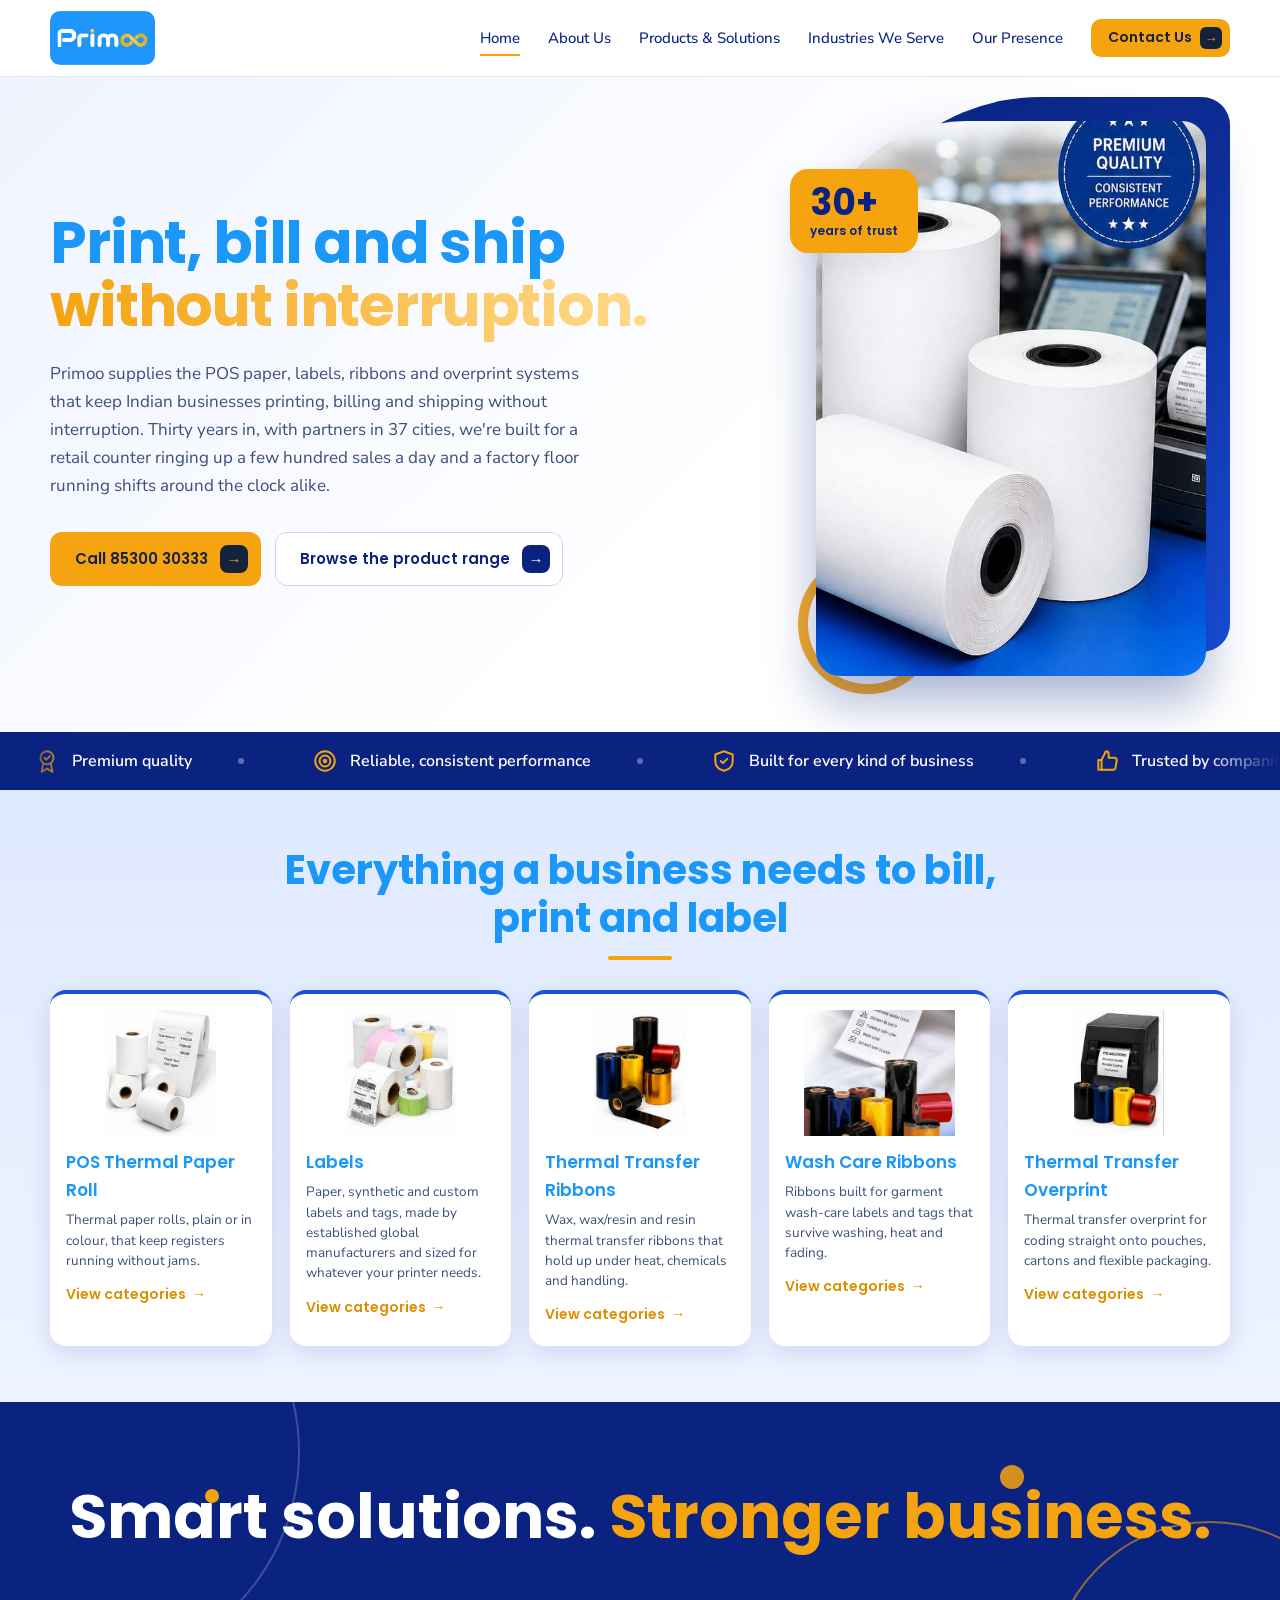
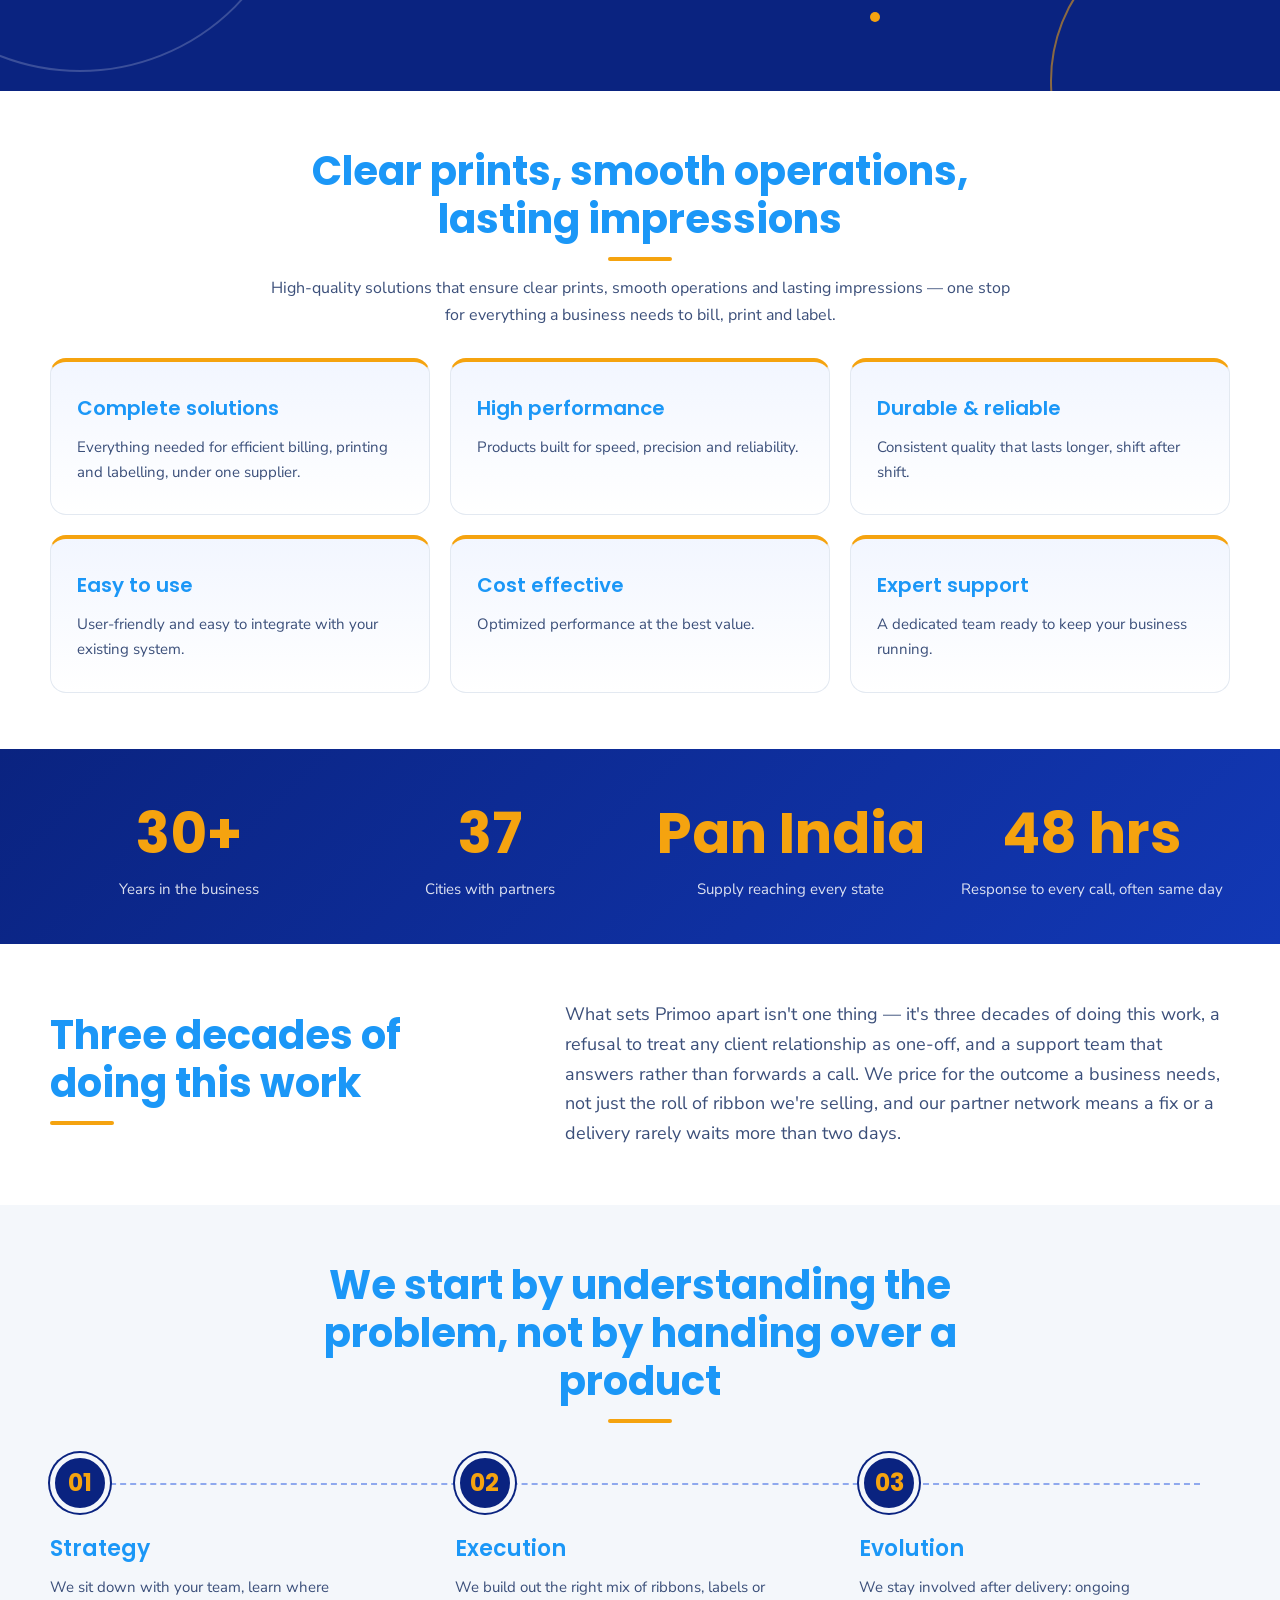
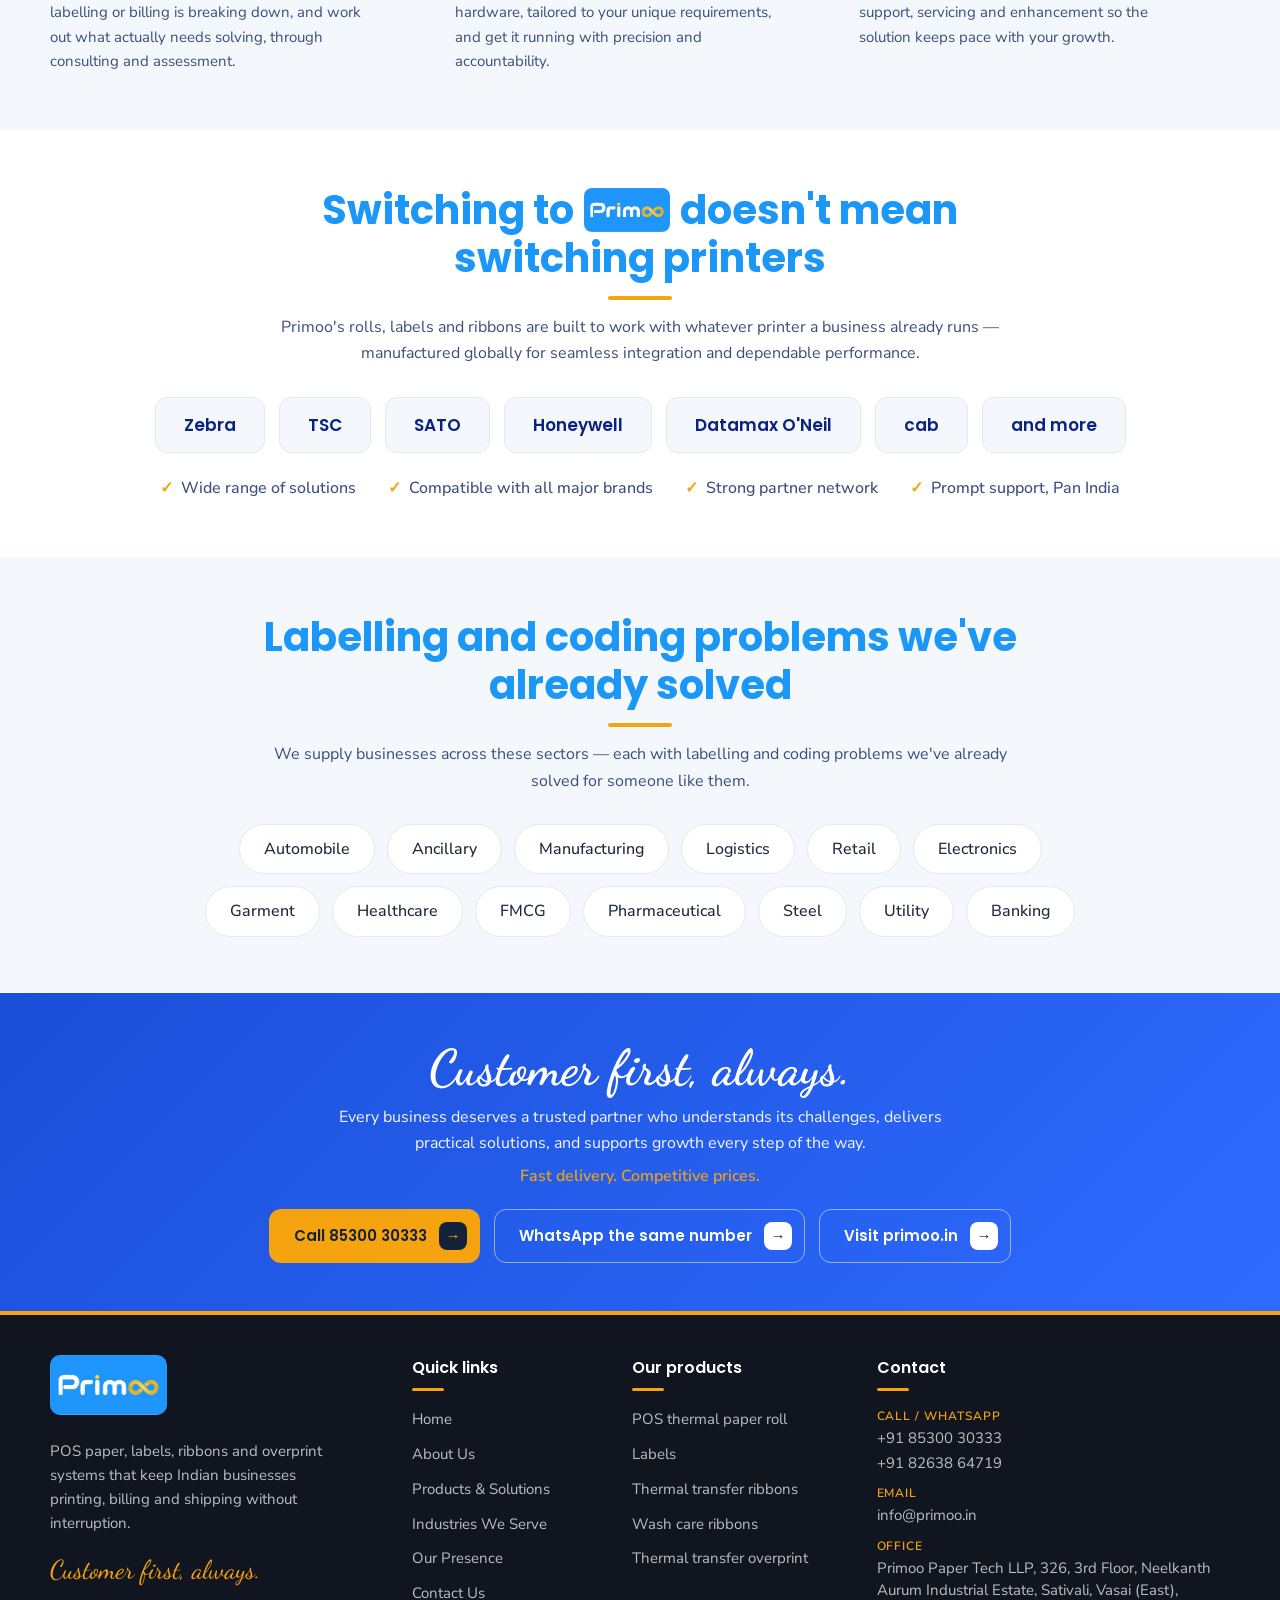
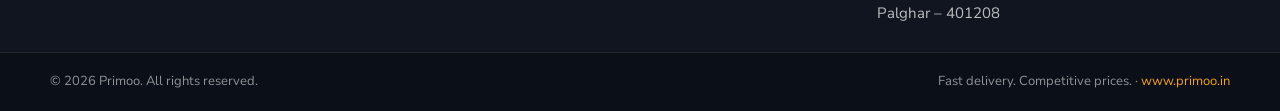
==== commit a358213c: "Product order, wash care image, parallax, scroll and heading animations Co-Authored-By: Claude Sonne" ====
--- a/index.html
+++ b/index.html
@@ -3,8 +3,8 @@
 <head>
 <meta charset="UTF-8">
 <meta name="viewport" content="width=device-width, initial-scale=1">
-<title>Primoo – Labels, Ribbons &amp; POS Solutions</title>
-<meta name="description" content="Primoo supplies labels, TTR, TTO ribbons and POS paper rolls. 30+ years, partners in 37 cities, Pan India supply.">
+<title>Primoo – POS Paper Rolls, Labels, Ribbons &amp; Overprint</title>
+<meta name="description" content="Primoo supplies POS thermal paper rolls, labels, thermal transfer ribbons, wash care ribbons and thermal transfer overprint. 30+ years, partners in 37 cities, Pan India supply.">
 <link rel="preconnect" href="https://fonts.googleapis.com">
 <link rel="stylesheet" href="https://fonts.googleapis.com/css2?family=Poppins:wght@400;500;600;700&family=Nunito+Sans:wght@400;500;600;700&family=Dancing+Script:wght@600;700&display=swap">
 <link rel="stylesheet" href="styles.css">
@@ -34,7 +34,7 @@
   <div class="container hero-grid">
     <div class="hero-text">
       <h1>Print, bill and ship <em>without interruption.</em></h1>
-      <p>Primoo supplies the labels, ribbons, overprint systems and POS paper that keep Indian businesses printing, billing and shipping without interruption. Thirty years in, with partners in 37 cities, we're built for a retail counter ringing up a few hundred sales a day and a factory floor running shifts around the clock alike.</p>
+      <p>Primoo supplies the POS paper, labels, ribbons and overprint systems that keep Indian businesses printing, billing and shipping without interruption. Thirty years in, with partners in 37 cities, we're built for a retail counter ringing up a few hundred sales a day and a factory floor running shifts around the clock alike.</p>
       <div class="hero-actions">
         <a href="tel:8530030333" class="btn">Call 85300 30333</a>
         <a href="products.html" class="btn btn-outline">Browse the product range</a>
@@ -65,30 +65,41 @@
     <div class="section-head">
       <h2>Everything a business needs to bill, print and label</h2>
     </div>
-    <div class="cards cards-4">
+    <div class="cards cards-5">
+      <a class="card" href="#cat-pos">
+        <div class="thumb"><img src="images/pos.jpg" alt="POS thermal paper rolls and receipt" loading="lazy"></div>
+        <h3>POS Thermal Paper Roll</h3>
+        <p>Thermal paper rolls, plain or in colour, that keep registers running without jams.</p><span class="more">View categories <b>→</b></span></a>
       <a class="card" href="#cat-labels">
         <div class="thumb"><img src="images/labels.jpg" alt="Paper, colour and custom labels" loading="lazy"></div>
         <h3>Labels</h3>
-        <p>Paper, synthetic and custom labels and tags, made by established global manufacturers and sized for whatever your printer needs.</p>
-      <span class="more">View categories <b>→</b></span></a>
+        <p>Paper, synthetic and custom labels and tags, made by established global manufacturers and sized for whatever your printer needs.</p><span class="more">View categories <b>→</b></span></a>
       <a class="card" href="#cat-ttr">
         <div class="thumb"><img src="images/ttr.jpg" alt="Thermal transfer ribbons" loading="lazy"></div>
-        <h3>TTR</h3>
-        <p>Wax, wax/resin and resin thermal transfer ribbons that hold up under heat, chemicals and handling.</p>
-      <span class="more">View categories <b>→</b></span></a>
+        <h3>Thermal Transfer Ribbons</h3>
+        <p>Wax, wax/resin and resin thermal transfer ribbons that hold up under heat, chemicals and handling.</p><span class="more">View categories <b>→</b></span></a>
+      <a class="card" href="#cat-wash">
+        <div class="thumb"><img src="images/prod-wash.jpg" alt="Wash care ribbons" loading="lazy"></div>
+        <h3>Wash Care Ribbons</h3>
+        <p>Ribbons built for garment wash-care labels and tags that survive washing, heat and fading.</p><span class="more">View categories <b>→</b></span></a>
       <a class="card" href="#cat-tto">
         <div class="thumb"><img src="images/tto.jpg" alt="Thermal transfer overprint ribbons and printer" loading="lazy"></div>
-        <h3>TTO</h3>
-        <p>Thermal transfer overprint for coding straight onto pouches, cartons and flexible packaging.</p>
-      <span class="more">View categories <b>→</b></span></a>
-      <a class="card" href="#cat-pos">
-        <div class="thumb"><img src="images/pos.jpg" alt="POS thermal paper rolls and receipt" loading="lazy"></div>
-        <h3>POS roll</h3>
-        <p>Thermal paper rolls, plain or in colour, that keep registers running without jams.</p>
-      <span class="more">View categories <b>→</b></span></a>
-    </div>
-  </div>
-</section>
+        <h3>Thermal Transfer Overprint</h3>
+        <p>Thermal transfer overprint for coding straight onto pouches, cartons and flexible packaging.</p><span class="more">View categories <b>→</b></span></a>
+    </div>
+  </div>
+</section>
+
+<div class="cat-modal" id="cat-pos">
+  <a class="cat-bg" href="#offer" aria-label="Close"></a>
+  <div class="cat-box">
+    <a class="cat-x" href="#offer" aria-label="Close">×</a>
+    <h2>POS Thermal Paper Roll — all categories</h2>
+    <p class="cat-intro">Everything for the billing counter: paper rolls, coloured rolls and complete POS systems.</p>
+    <div class="cat-grid n3"><a class="cat-item" href="products.html#rolls"><img src="images/prod-rolls.jpg" alt="POS thermal paper rolls" loading="lazy"><h3>POS thermal paper rolls</h3><p>Dark, smudge-free prints in sizes that fit all POS machines.</p><ul class="tags"><li>Retail</li><li>Restaurants</li><li>Banking</li></ul></a><a class="cat-item" href="products.html#colorpos"><img src="images/prod-colorpos.jpg" alt="Color POS roll" loading="lazy"><h3>Color POS roll</h3><p>Coloured thermal rolls that give every receipt some brand identity.</p><ul class="tags"><li>Cafés</li><li>Pharmacies</li><li>Fuel stations</li></ul></a><a class="cat-item" href="products.html#pos"><img src="images/prod-pos.jpg" alt="POS solution" loading="lazy"><h3>POS solution</h3><p>Complete billing hardware and software, with inventory alerts and reports.</p><ul class="tags"><li>Retail</li><li>Supermarkets</li><li>Boutiques</li></ul></a></div>
+    <div class="cat-foot"><a class="btn" href="products.html#rolls">View full details</a></div>
+  </div>
+</div>
 
 <div class="cat-modal" id="cat-labels">
   <a class="cat-bg" href="#offer" aria-label="Close"></a>
@@ -105,34 +116,46 @@
   <a class="cat-bg" href="#offer" aria-label="Close"></a>
   <div class="cat-box">
     <a class="cat-x" href="#offer" aria-label="Close">×</a>
-    <h2>TTR — all categories</h2>
+    <h2>Thermal Transfer Ribbons — all categories</h2>
     <p class="cat-intro">Thermal transfer ribbons for sharp, durable prints that resist heat, chemicals and handling.</p>
-    <div class="cat-grid n2"><a class="cat-item" href="products.html#ttr"><img src="images/prod-ttr.jpg" alt="TTR ribbons" loading="lazy"><h3>TTR ribbons</h3><p>Precise prints, built to last, in multiple colours and sizes.</p><ul class="tags"><li>Wax</li><li>Wax / Resin</li><li>Resin</li></ul></a><a class="cat-item" href="products.html#wash"><img src="images/prod-wash.jpg" alt="Wash care ribbon" loading="lazy"><h3>Wash care ribbon</h3><p>Ribbons built for garment wash-care labels that survive washing, fading and heat.</p><ul class="tags"><li>Garment labels</li><li>Size labels</li><li>Care tags</li></ul></a></div>
+    <div class="cat-grid n1"><a class="cat-item" href="products.html#ttr"><img src="images/prod-ttr.jpg" alt="TTR ribbons" loading="lazy"><h3>TTR ribbons</h3><p>Precise prints, built to last, in multiple colours and sizes.</p><ul class="tags"><li>Wax</li><li>Wax / Resin</li><li>Resin</li></ul></a></div>
     <div class="cat-foot"><a class="btn" href="products.html#ttr">View full details</a></div>
   </div>
 </div>
 
+<div class="cat-modal" id="cat-wash">
+  <a class="cat-bg" href="#offer" aria-label="Close"></a>
+  <div class="cat-box">
+    <a class="cat-x" href="#offer" aria-label="Close">×</a>
+    <h2>Wash Care Ribbons — all categories</h2>
+    <p class="cat-intro">Ribbons built for garment wash-care labels that survive washing, fading and heat.</p>
+    <div class="cat-grid n1"><a class="cat-item" href="products.html#wash"><img src="images/prod-wash.jpg" alt="Wash care ribbon" loading="lazy"><h3>Wash care ribbon</h3><p>Crisp, smudge-free prints on wash care labels and tags.</p><ul class="tags"><li>Garment labels</li><li>Size labels</li><li>Care tags</li></ul></a></div>
+    <div class="cat-foot"><a class="btn" href="products.html#wash">View full details</a></div>
+  </div>
+</div>
+
 <div class="cat-modal" id="cat-tto">
   <a class="cat-bg" href="#offer" aria-label="Close"></a>
   <div class="cat-box">
     <a class="cat-x" href="#offer" aria-label="Close">×</a>
-    <h2>TTO — all categories</h2>
+    <h2>Thermal Transfer Overprint — all categories</h2>
     <p class="cat-intro">Thermal transfer overprint ribbons for crisp batch and expiry coding straight onto packaging.</p>
     <div class="cat-grid n1"><a class="cat-item" href="products.html#tto"><img src="images/prod-tto.jpg" alt="TTO ribbons" loading="lazy"><h3>TTO ribbons</h3><p>Crisp, high-contrast coding with longer ribbon life.</p><ul class="tags"><li>Wax</li><li>Wax / Resin</li><li>Resin</li></ul></a></div>
     <div class="cat-foot"><a class="btn" href="products.html#tto">View full details</a></div>
   </div>
 </div>
 
-<div class="cat-modal" id="cat-pos">
-  <a class="cat-bg" href="#offer" aria-label="Close"></a>
-  <div class="cat-box">
-    <a class="cat-x" href="#offer" aria-label="Close">×</a>
-    <h2>POS roll — all categories</h2>
-    <p class="cat-intro">Everything for the billing counter: paper rolls, coloured rolls and complete POS systems.</p>
-    <div class="cat-grid n3"><a class="cat-item" href="products.html#rolls"><img src="images/prod-rolls.jpg" alt="POS thermal paper rolls" loading="lazy"><h3>POS thermal paper rolls</h3><p>Dark, smudge-free prints in sizes that fit all POS machines.</p><ul class="tags"><li>Retail</li><li>Restaurants</li><li>Banking</li></ul></a><a class="cat-item" href="products.html#colorpos"><img src="images/prod-colorpos.jpg" alt="Color POS roll" loading="lazy"><h3>Color POS roll</h3><p>Coloured thermal rolls that give every receipt some brand identity.</p><ul class="tags"><li>Cafés</li><li>Pharmacies</li><li>Fuel stations</li></ul></a><a class="cat-item" href="products.html#pos"><img src="images/prod-pos.jpg" alt="POS solution" loading="lazy"><h3>POS solution</h3><p>Complete billing hardware and software, with inventory alerts and reports.</p><ul class="tags"><li>Retail</li><li>Supermarkets</li><li>Boutiques</li></ul></a></div>
-    <div class="cat-foot"><a class="btn" href="products.html#pos">View full details</a></div>
-  </div>
-</div>
+<!-- Parallax band -->
+<section class="parallax" aria-label="Smart solutions. Stronger business.">
+  <span class="px px-ring r1"></span>
+  <span class="px px-ring r2"></span>
+  <span class="px px-dot d1"></span>
+  <span class="px px-dot d2"></span>
+  <span class="px px-dot d3"></span>
+  <div class="container px-text">
+    <h2>Smart solutions. <em>Stronger business.</em></h2>
+  </div>
+</section>
 
 <!-- Smart solutions -->
 <section class="section">
@@ -203,7 +226,7 @@
   <div class="container">
     <div class="section-head">
       <h2>Switching to <img class="h-logo" src="logo.jpg" alt="Primoo"> doesn't mean switching printers</h2>
-      <p>Primoo's ribbons, labels and rolls are built to work with whatever printer a business already runs — manufactured globally for seamless integration and dependable performance.</p>
+      <p>Primoo's rolls, labels and ribbons are built to work with whatever printer a business already runs — manufactured globally for seamless integration and dependable performance.</p>
     </div>
     <ul class="brands">
       <li>Zebra</li><li>TSC</li><li>SATO</li><li>Honeywell</li><li>Datamax O'Neil</li><li>cab</li><li>and more</li>
@@ -252,7 +275,7 @@
   <div class="container foot-grid">
     <div class="foot-col foot-brand">
       <a href="index.html" class="logo"><img src="logo.jpg" alt="Primoo"></a>
-      <p>Labels, ribbons, overprint systems and POS paper that keep Indian businesses printing, billing and shipping without interruption.</p>
+      <p>POS paper, labels, ribbons and overprint systems that keep Indian businesses printing, billing and shipping without interruption.</p>
       <p class="tag">Customer first, always.</p>
     </div>
     <div class="foot-col">
@@ -269,12 +292,11 @@
     <div class="foot-col">
       <h4>Our products</h4>
       <ul>
-        <li><a href="products.html#ttr">TTR ribbons</a></li>
-        <li><a href="products.html#tto">TTO overprint</a></li>
-        <li><a href="products.html#pos">POS solutions</a></li>
-        <li><a href="products.html#rolls">Thermal paper rolls</a></li>
-        <li><a href="products.html#wash">Wash care ribbon</a></li>
+        <li><a href="products.html#rolls">POS thermal paper roll</a></li>
         <li><a href="products.html#labels">Labels</a></li>
+        <li><a href="products.html#ttr">Thermal transfer ribbons</a></li>
+        <li><a href="products.html#wash">Wash care ribbons</a></li>
+        <li><a href="products.html#tto">Thermal transfer overprint</a></li>
       </ul>
     </div>
     <div class="foot-col">
--- a/styles.css
+++ b/styles.css
@@ -46,7 +46,7 @@
 .menu{display:flex;align-items:center;gap:28px;font-weight:500;font-size:15px}
 .menu a:not(.btn){position:relative;color:var(--navy)}
 .menu a:not(.btn)::after{content:"";position:absolute;left:0;bottom:-6px;width:0;height:2px;background:var(--accent);transition:.25s}
-.menu a:not(.btn):hover::after,.menu a.active::after{width:100%}
+.menu a:not(.btn):hover::after,.menu a.active:not(.btn)::after{width:100%}
 .menu-toggle{display:none}
 .burger{display:none;cursor:pointer;flex-direction:column;gap:5px}
 .burger span{width:24px;height:2px;background:var(--navy);transition:.25s}
@@ -210,7 +210,7 @@
 .crumbs a:hover{color:var(--accent)}
 .page-hero h1{color:#fff;font-size:clamp(34px,5vw,52px);margin-bottom:12px}
 .page-hero p{max-width:640px;font-size:17px;opacity:.92}
-.menu a.active::after{width:100%}
+.menu a.active:not(.btn)::after{width:100%}
 .two-col{display:grid;grid-template-columns:1fr 1fr;gap:44px;align-items:start}
 .prose p{margin-bottom:16px;color:var(--muted);font-size:17px}
 .prose p strong{color:var(--navy)}
@@ -463,3 +463,114 @@
 @media (max-width:760px){
   .hero-actions .btn,.cta .btn{justify-content:space-between;text-align:left;padding:10px 10px 10px 16px}
 }
+
+/* Home: five product cards */
+.cards-5{grid-template-columns:repeat(5,1fr);gap:18px}
+#offer .cards-5 .card{padding:22px 16px 18px}
+#offer .cards-5 .card h3{font-size:17px}
+#offer .cards-5 .card p{font-size:13.5px}
+@media (max-width:1100px){.cards-5{grid-template-columns:repeat(3,1fr)}}
+@media (max-width:760px){.cards-5{grid-template-columns:repeat(2,1fr);gap:14px}}
+@media (max-width:560px){.cards-5{grid-template-columns:1fr}}
+
+/* Parallax scroll (CSS only, scroll-driven animations) */
+.parallax{position:relative;overflow:hidden;overflow:clip;background:var(--navy);color:#fff;padding:110px 0;text-align:center}
+.px{position:absolute;pointer-events:none}
+.px-ring{border-radius:50%;border:2px solid rgba(255,255,255,.2)}
+.px.r1{width:440px;height:440px;left:-140px;top:-170px}
+.px.r2{width:320px;height:320px;right:-90px;bottom:-150px;border-color:rgba(245,163,15,.55)}
+.px-dot{border-radius:50%;background:var(--accent)}
+.px.d1{width:14px;height:14px;left:16%;top:30%}
+.px.d2{width:24px;height:24px;right:20%;top:22%;opacity:.85}
+.px.d3{width:10px;height:10px;left:68%;bottom:24%}
+.px-text{position:relative;z-index:1}
+.px-text h2{color:#fff;font-size:clamp(32px,5.4vw,62px);line-height:1.12;margin:0}
+.px-text h2 em{font-style:normal;color:var(--accent)}
+@keyframes pxmove{from{transform:translateY(var(--from,60px))}to{transform:translateY(var(--to,-60px))}}
+@keyframes pxtext{from{transform:translateY(40px);opacity:.2}35%{opacity:1}to{transform:translateY(-30px)}}
+@keyframes pxhero{from{transform:translateY(0)}to{transform:translateY(55px)}}
+@supports (animation-timeline:view()){
+  .px{animation:pxmove linear both;animation-timeline:view()}
+  .px.r1{--from:90px;--to:-90px}
+  .px.r2{--from:-80px;--to:80px}
+  .px.d1{--from:130px;--to:-130px}
+  .px.d2{--from:-110px;--to:110px}
+  .px.d3{--from:150px;--to:-150px}
+  .px-text{animation:pxtext linear both;animation-timeline:view()}
+  .hero-visual img{animation:pxhero linear both;animation-timeline:scroll(root block);animation-range:0 600px}
+}
+@media (prefers-reduced-motion:reduce){.px,.px-text,.hero-visual img{animation:none!important}}
+@media (max-width:760px){.parallax{padding:72px 0}.px.r1{width:300px;height:300px}.px.r2{width:220px;height:220px}}
+
+/* ===== Scroll reveal: text and images slide in from the sides (CSS only) ===== */
+html,body{overflow-x:clip}
+@keyframes fromleft{from{opacity:0;transform:translateX(calc(var(--slide,90px) * -1))}to{opacity:1;transform:none}}
+@keyframes fromright{from{opacity:0;transform:translateX(var(--slide,90px))}to{opacity:1;transform:none}}
+@keyframes fromup{from{opacity:0;transform:translateY(50px)}to{opacity:1;transform:none}}
+
+/* hero: plays once on page load */
+.hero-text{animation:fromleft .9s cubic-bezier(.2,.8,.2,1) both}
+.hero-visual{animation:fromright .9s .15s cubic-bezier(.2,.8,.2,1) both}
+
+@supports (animation-timeline:view()){
+  .section-head,.sec-title,.ind,.map-wrap img,.big-stat,.quote,
+  .split>div:first-child,.two-col>*:nth-child(1),.box:nth-child(1),.prod .prod-img,
+  #offer .cards-5 .card:nth-child(odd),.cards-3 .feature:nth-child(3n+1),.tile:nth-child(odd),.c-card:nth-child(odd),
+  .steps .step:nth-child(3n+1),.pillar:nth-child(3n+1){
+    animation:fromleft linear backwards;animation-timeline:view();animation-range:entry 0% entry 65%}
+  .split>.lead,.two-col>*:nth-child(2),.box:nth-child(2),.prod>div:not(.prod-img),.map-wrap>div,
+  #offer .cards-5 .card:nth-child(even),.cards-3 .feature:nth-child(3n),.tile:nth-child(even),.c-card:nth-child(even),
+  .steps .step:nth-child(3n),.pillar:nth-child(3n){
+    animation:fromright linear backwards;animation-timeline:view();animation-range:entry 0% entry 65%}
+  .cards-3 .feature:nth-child(3n+2),.steps .step:nth-child(3n+2),.pillar:nth-child(3n+2),.stats-grid>div,.closing,.cta .container,.cat-foot{
+    animation:fromup linear backwards;animation-timeline:view();animation-range:entry 0% entry 60%}
+  .prod:nth-of-type(even) .prod-img{animation-name:fromright}
+  .prod:nth-of-type(even)>div:not(.prod-img){animation-name:fromleft}
+}
+@media (max-width:760px){:root{--slide:40px}}
+@media (prefers-reduced-motion:reduce){
+  .hero-text,.hero-visual{animation:none}
+  .section-head,.sec-title,.ind,.map-wrap img,.big-stat,.quote,.split>div,.two-col>*,.box,.prod .prod-img,.prod>div,
+  .card,.feature,.tile,.c-card,.step,.pillar,.stats-grid>div,.closing,.cta .container,.map-wrap>div{animation:none!important}
+}
+
+/* ===== Hero animations ===== */
+.hero-text{animation:none}
+.hero-text>*{animation:fromleft .8s cubic-bezier(.2,.8,.2,1) both}
+.hero-text>h1{animation-delay:.05s}
+.hero-text>p{animation-delay:.25s}
+.hero-text>.hero-actions{animation-name:fromup;animation-delay:.45s}
+.hero-text h1 em{background:linear-gradient(90deg,#f5a30f 0%,#ffd98a 45%,#f5a30f 90%);background-size:220% 100%;-webkit-background-clip:text;background-clip:text;-webkit-text-fill-color:transparent;color:transparent;animation:shine 4.5s linear infinite}
+@keyframes shine{from{background-position:120% 0}to{background-position:-100% 0}}
+@keyframes bob{0%,100%{transform:translateY(0) rotate(-2deg)}50%{transform:translateY(-12px) rotate(2deg)}}
+@keyframes ringpulse{0%,100%{transform:scale(1);opacity:.9}50%{transform:scale(1.14);opacity:.5}}
+@keyframes blobmorph{0%,100%{border-radius:200px 28px 28px 28px}50%{border-radius:150px 70px 40px 100px}}
+@keyframes callring{0%{box-shadow:0 0 0 0 rgba(245,163,15,.55)}70%,100%{box-shadow:0 0 0 16px rgba(245,163,15,0)}}
+.badge{animation:bob 4s ease-in-out infinite}
+.hero-visual::after{animation:ringpulse 3.6s ease-in-out infinite}
+.hero-visual::before{animation:blobmorph 7s ease-in-out infinite}
+.hero-actions .btn:first-child{position:relative;animation:callring 2.4s 1.4s infinite}
+.hero-actions .btn:first-child:hover{animation:none}
+@media (prefers-reduced-motion:reduce){
+  .hero-text>*,.hero-text h1 em,.badge,.hero-visual::after,.hero-visual::before,.hero-actions .btn:first-child{animation:none!important}
+  .hero-text h1 em{-webkit-text-fill-color:var(--accent);color:var(--accent);background:none}
+}
+
+/* ===== Heading animations: text wipes in, amber underline draws ===== */
+@keyframes hwipe{from{clip-path:inset(-8px 100% -8px -8px)}to{clip-path:inset(-8px -8px -8px -8px)}}
+@keyframes bargrow{from{transform:scaleX(0)}to{transform:scaleX(1)}}
+.section-head h2::after,.split h2::after{content:"";display:block;width:64px;height:4px;border-radius:2px;background:var(--accent);margin:14px auto 0;transform-origin:center}
+.split h2::after{margin-left:0;transform-origin:left}
+.sec-title::after{transform-origin:left}
+.page-hero h1{animation:hwipe 1s cubic-bezier(.2,.8,.2,1) both}
+.page-hero h1::after{content:"";display:block;width:64px;height:4px;border-radius:2px;background:var(--accent);margin-top:14px;transform-origin:left;animation:bargrow .8s .6s cubic-bezier(.2,.8,.2,1) both}
+@supports (animation-timeline:view()){
+  .section-head h2,.sec-title h2,.split h2,.prod h2,.cta h2,.px-text h2{
+    animation:hwipe linear backwards;animation-timeline:view();animation-range:entry 5% entry 70%}
+  .section-head h2::after,.split h2::after,.sec-title::after{
+    animation:bargrow linear backwards;animation-timeline:view();animation-range:entry 30% entry 95%}
+}
+@media (prefers-reduced-motion:reduce){
+  .section-head h2,.sec-title h2,.split h2,.prod h2,.cta h2,.px-text h2,.page-hero h1,.page-hero h1::after,
+  .section-head h2::after,.split h2::after,.sec-title::after{animation:none!important}
+}
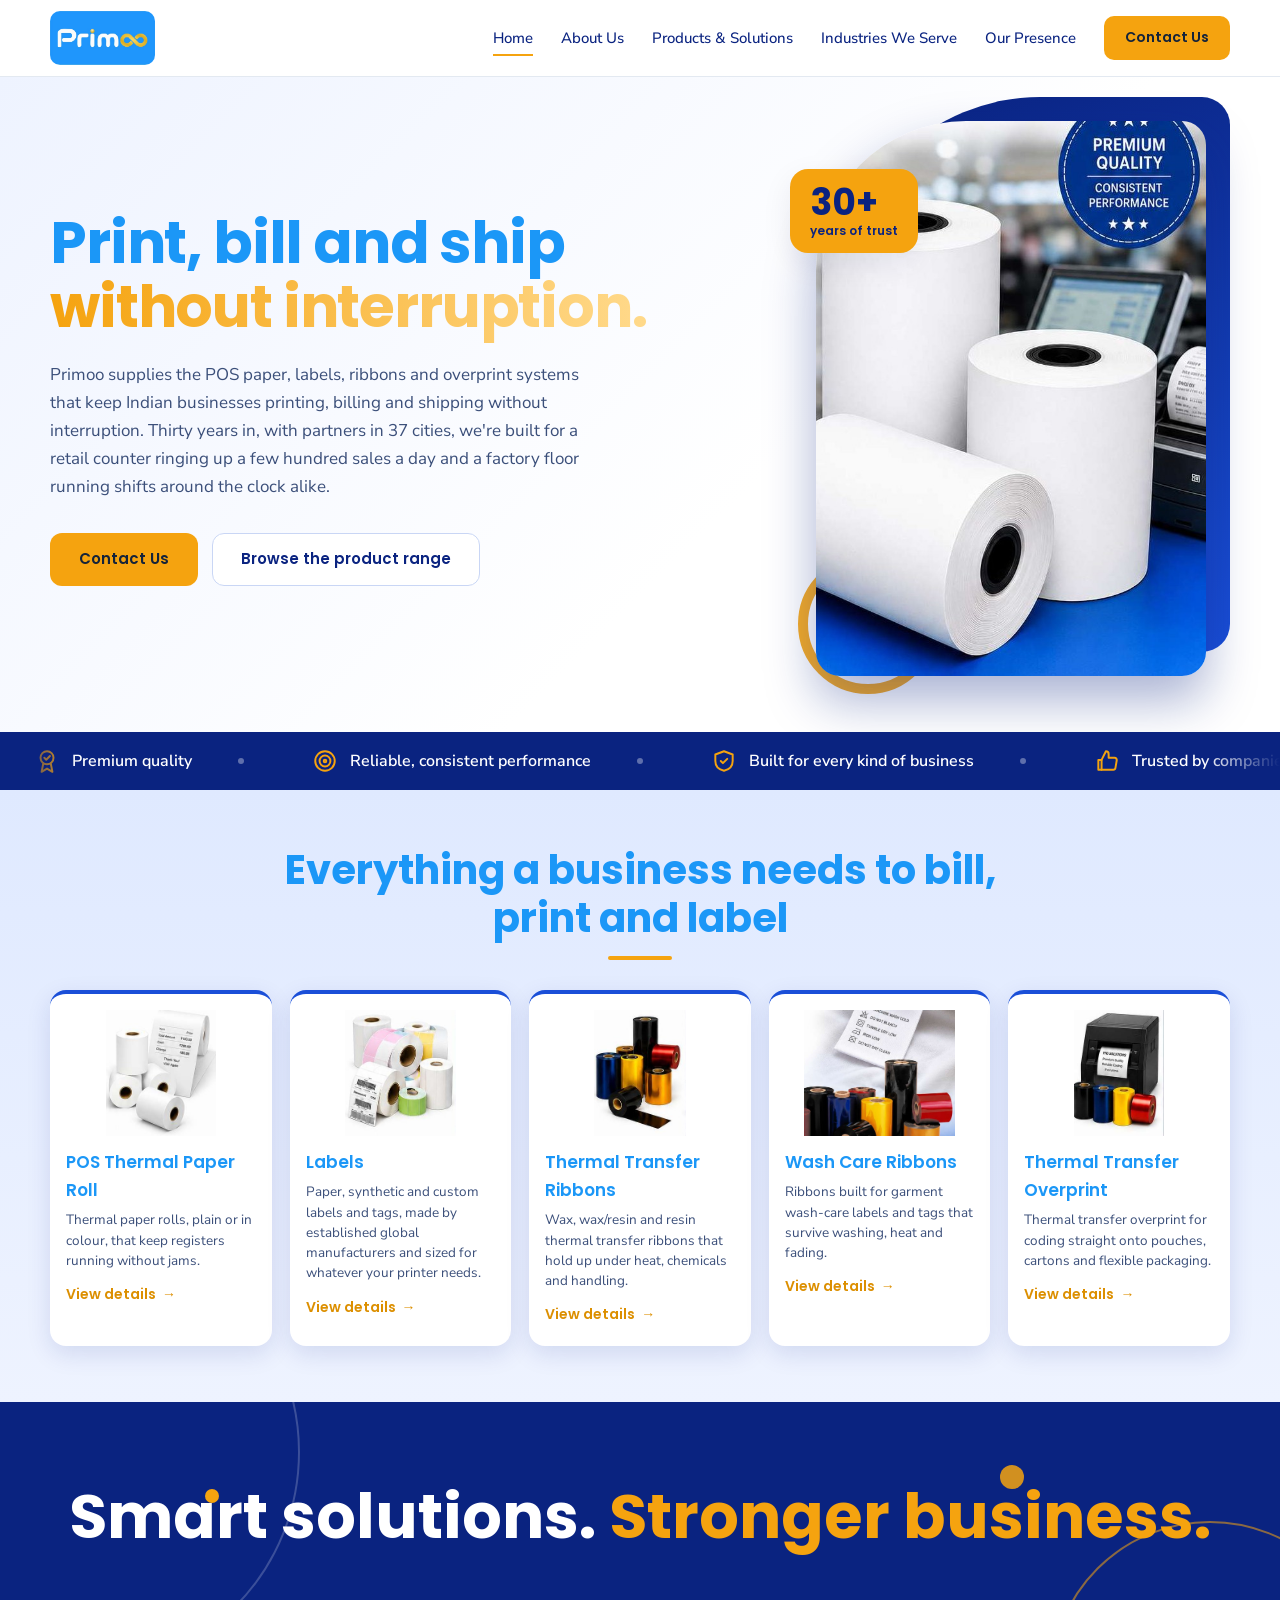
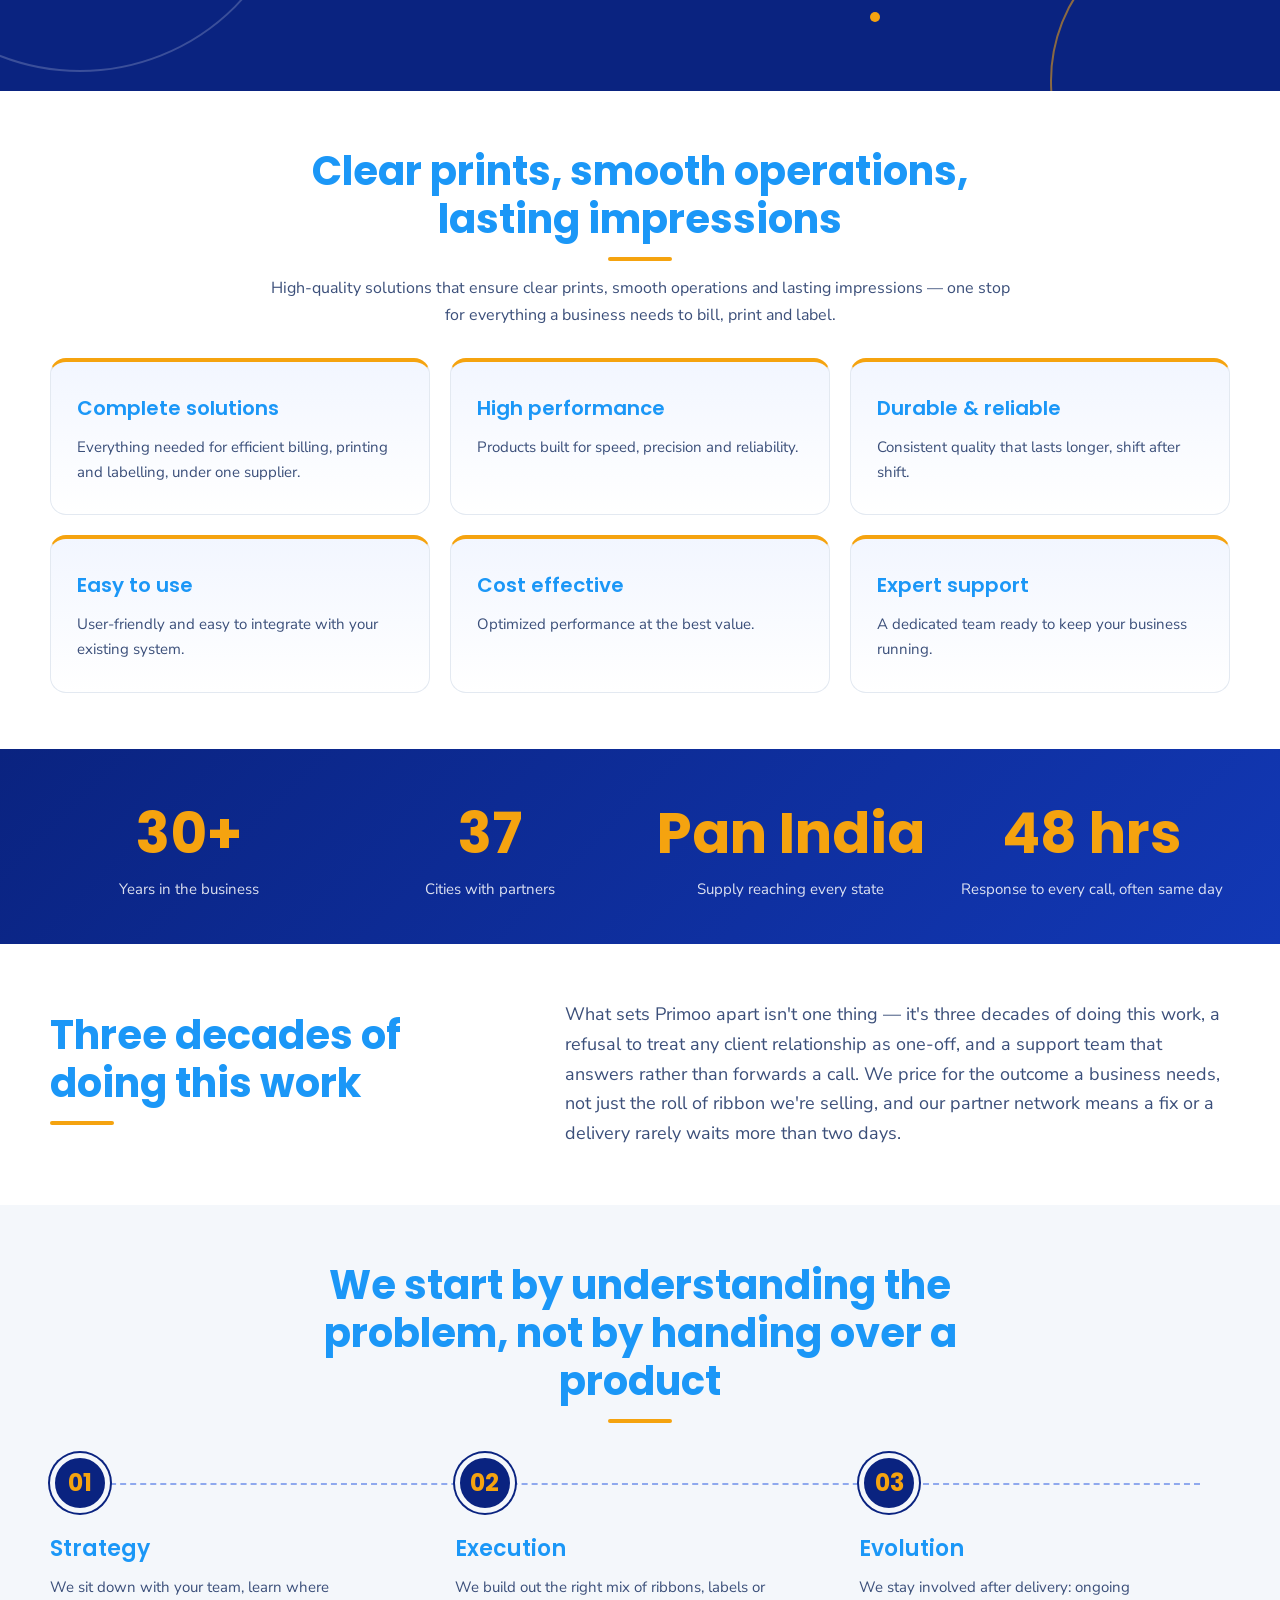
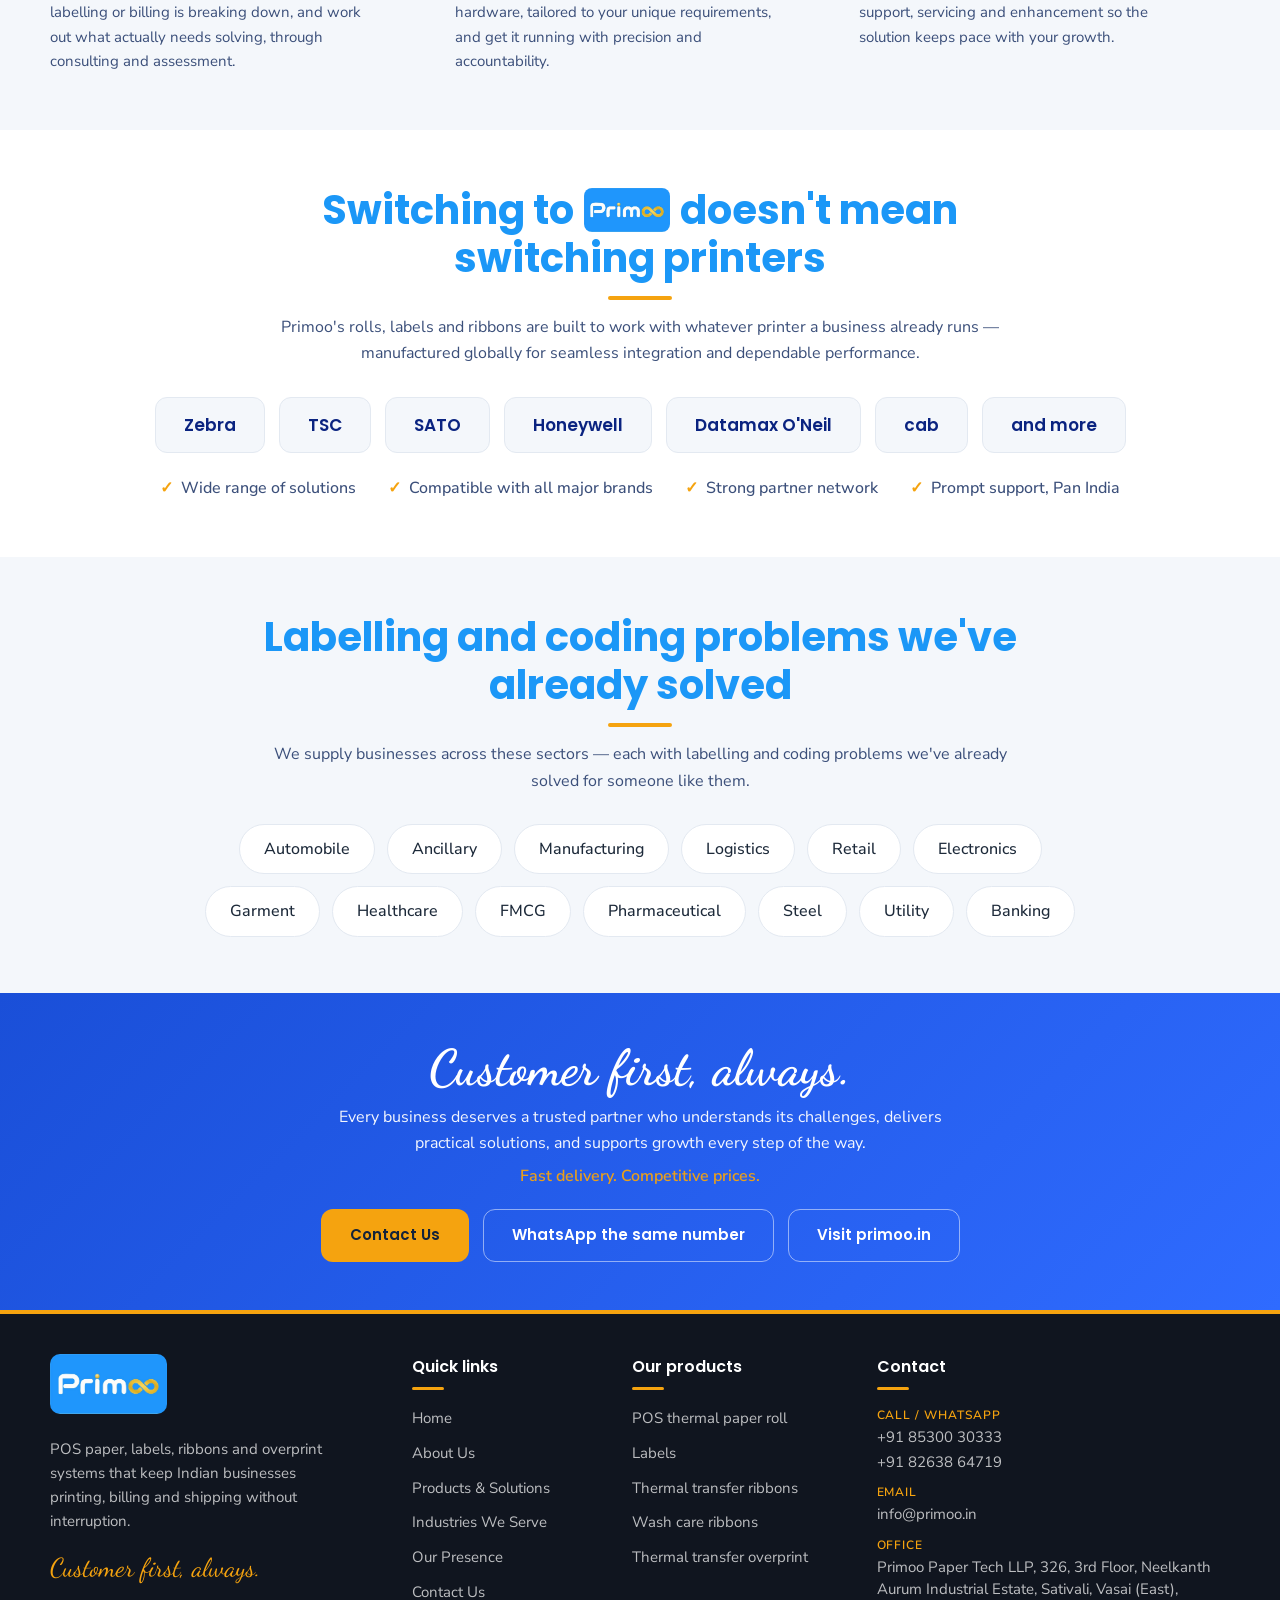
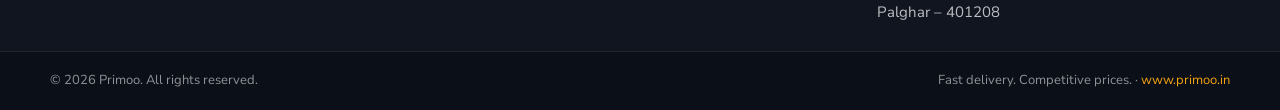
==== commit 7045a3b5: "Remove button arrows and home card popups; cards link to products page Co-Authored-By: Claude Sonnet" ====
--- a/index.html
+++ b/index.html
@@ -36,7 +36,7 @@
       <h1>Print, bill and ship <em>without interruption.</em></h1>
       <p>Primoo supplies the POS paper, labels, ribbons and overprint systems that keep Indian businesses printing, billing and shipping without interruption. Thirty years in, with partners in 37 cities, we're built for a retail counter ringing up a few hundred sales a day and a factory floor running shifts around the clock alike.</p>
       <div class="hero-actions">
-        <a href="tel:8530030333" class="btn">Call 85300 30333</a>
+        <a href="tel:8530030333" class="btn">Contact Us</a>
         <a href="products.html" class="btn btn-outline">Browse the product range</a>
       </div>
     </div>
@@ -66,84 +66,29 @@
       <h2>Everything a business needs to bill, print and label</h2>
     </div>
     <div class="cards cards-5">
-      <a class="card" href="#cat-pos">
+      <a class="card" href="products.html#rolls">
         <div class="thumb"><img src="images/pos.jpg" alt="POS thermal paper rolls and receipt" loading="lazy"></div>
         <h3>POS Thermal Paper Roll</h3>
-        <p>Thermal paper rolls, plain or in colour, that keep registers running without jams.</p><span class="more">View categories <b>→</b></span></a>
-      <a class="card" href="#cat-labels">
+        <p>Thermal paper rolls, plain or in colour, that keep registers running without jams.</p><span class="more">View details <b>→</b></span></a>
+      <a class="card" href="products.html#labels">
         <div class="thumb"><img src="images/labels.jpg" alt="Paper, colour and custom labels" loading="lazy"></div>
         <h3>Labels</h3>
-        <p>Paper, synthetic and custom labels and tags, made by established global manufacturers and sized for whatever your printer needs.</p><span class="more">View categories <b>→</b></span></a>
-      <a class="card" href="#cat-ttr">
+        <p>Paper, synthetic and custom labels and tags, made by established global manufacturers and sized for whatever your printer needs.</p><span class="more">View details <b>→</b></span></a>
+      <a class="card" href="products.html#ttr">
         <div class="thumb"><img src="images/ttr.jpg" alt="Thermal transfer ribbons" loading="lazy"></div>
         <h3>Thermal Transfer Ribbons</h3>
-        <p>Wax, wax/resin and resin thermal transfer ribbons that hold up under heat, chemicals and handling.</p><span class="more">View categories <b>→</b></span></a>
-      <a class="card" href="#cat-wash">
+        <p>Wax, wax/resin and resin thermal transfer ribbons that hold up under heat, chemicals and handling.</p><span class="more">View details <b>→</b></span></a>
+      <a class="card" href="products.html#wash">
         <div class="thumb"><img src="images/prod-wash.jpg" alt="Wash care ribbons" loading="lazy"></div>
         <h3>Wash Care Ribbons</h3>
-        <p>Ribbons built for garment wash-care labels and tags that survive washing, heat and fading.</p><span class="more">View categories <b>→</b></span></a>
-      <a class="card" href="#cat-tto">
+        <p>Ribbons built for garment wash-care labels and tags that survive washing, heat and fading.</p><span class="more">View details <b>→</b></span></a>
+      <a class="card" href="products.html#tto">
         <div class="thumb"><img src="images/tto.jpg" alt="Thermal transfer overprint ribbons and printer" loading="lazy"></div>
         <h3>Thermal Transfer Overprint</h3>
-        <p>Thermal transfer overprint for coding straight onto pouches, cartons and flexible packaging.</p><span class="more">View categories <b>→</b></span></a>
-    </div>
-  </div>
-</section>
-
-<div class="cat-modal" id="cat-pos">
-  <a class="cat-bg" href="#offer" aria-label="Close"></a>
-  <div class="cat-box">
-    <a class="cat-x" href="#offer" aria-label="Close">×</a>
-    <h2>POS Thermal Paper Roll — all categories</h2>
-    <p class="cat-intro">Everything for the billing counter: paper rolls, coloured rolls and complete POS systems.</p>
-    <div class="cat-grid n3"><a class="cat-item" href="products.html#rolls"><img src="images/prod-rolls.jpg" alt="POS thermal paper rolls" loading="lazy"><h3>POS thermal paper rolls</h3><p>Dark, smudge-free prints in sizes that fit all POS machines.</p><ul class="tags"><li>Retail</li><li>Restaurants</li><li>Banking</li></ul></a><a class="cat-item" href="products.html#colorpos"><img src="images/prod-colorpos.jpg" alt="Color POS roll" loading="lazy"><h3>Color POS roll</h3><p>Coloured thermal rolls that give every receipt some brand identity.</p><ul class="tags"><li>Cafés</li><li>Pharmacies</li><li>Fuel stations</li></ul></a><a class="cat-item" href="products.html#pos"><img src="images/prod-pos.jpg" alt="POS solution" loading="lazy"><h3>POS solution</h3><p>Complete billing hardware and software, with inventory alerts and reports.</p><ul class="tags"><li>Retail</li><li>Supermarkets</li><li>Boutiques</li></ul></a></div>
-    <div class="cat-foot"><a class="btn" href="products.html#rolls">View full details</a></div>
-  </div>
-</div>
-
-<div class="cat-modal" id="cat-labels">
-  <a class="cat-bg" href="#offer" aria-label="Close"></a>
-  <div class="cat-box">
-    <a class="cat-x" href="#offer" aria-label="Close">×</a>
-    <h2>Labels — all categories</h2>
-    <p class="cat-intro">Paper, synthetic, coloured and custom labels for every application, from established global paper and film producers.</p>
-    <div class="cat-grid n2"><a class="cat-item" href="products.html#labels"><img src="images/prod-labelling.jpg" alt="Paper &amp; synthetic labels" loading="lazy"><h3>Paper &amp; synthetic labels</h3><p>Barcode, product and shipping labels with strong adhesion and water, heat and oil resistance.</p><ul class="tags"><li>Barcode</li><li>Product</li><li>Shipping</li></ul></a><a class="cat-item" href="products.html#colorlabel"><img src="images/prod-colorlabel.jpg" alt="Color labels" loading="lazy"><h3>Color labels</h3><p>Vibrant colour labels for branding, coding, identification and organization.</p><ul class="tags"><li>Price</li><li>Inventory</li><li>Promotional</li></ul></a></div>
-    <div class="cat-foot"><a class="btn" href="products.html#labels">View full details</a></div>
-  </div>
-</div>
-
-<div class="cat-modal" id="cat-ttr">
-  <a class="cat-bg" href="#offer" aria-label="Close"></a>
-  <div class="cat-box">
-    <a class="cat-x" href="#offer" aria-label="Close">×</a>
-    <h2>Thermal Transfer Ribbons — all categories</h2>
-    <p class="cat-intro">Thermal transfer ribbons for sharp, durable prints that resist heat, chemicals and handling.</p>
-    <div class="cat-grid n1"><a class="cat-item" href="products.html#ttr"><img src="images/prod-ttr.jpg" alt="TTR ribbons" loading="lazy"><h3>TTR ribbons</h3><p>Precise prints, built to last, in multiple colours and sizes.</p><ul class="tags"><li>Wax</li><li>Wax / Resin</li><li>Resin</li></ul></a></div>
-    <div class="cat-foot"><a class="btn" href="products.html#ttr">View full details</a></div>
-  </div>
-</div>
-
-<div class="cat-modal" id="cat-wash">
-  <a class="cat-bg" href="#offer" aria-label="Close"></a>
-  <div class="cat-box">
-    <a class="cat-x" href="#offer" aria-label="Close">×</a>
-    <h2>Wash Care Ribbons — all categories</h2>
-    <p class="cat-intro">Ribbons built for garment wash-care labels that survive washing, fading and heat.</p>
-    <div class="cat-grid n1"><a class="cat-item" href="products.html#wash"><img src="images/prod-wash.jpg" alt="Wash care ribbon" loading="lazy"><h3>Wash care ribbon</h3><p>Crisp, smudge-free prints on wash care labels and tags.</p><ul class="tags"><li>Garment labels</li><li>Size labels</li><li>Care tags</li></ul></a></div>
-    <div class="cat-foot"><a class="btn" href="products.html#wash">View full details</a></div>
-  </div>
-</div>
-
-<div class="cat-modal" id="cat-tto">
-  <a class="cat-bg" href="#offer" aria-label="Close"></a>
-  <div class="cat-box">
-    <a class="cat-x" href="#offer" aria-label="Close">×</a>
-    <h2>Thermal Transfer Overprint — all categories</h2>
-    <p class="cat-intro">Thermal transfer overprint ribbons for crisp batch and expiry coding straight onto packaging.</p>
-    <div class="cat-grid n1"><a class="cat-item" href="products.html#tto"><img src="images/prod-tto.jpg" alt="TTO ribbons" loading="lazy"><h3>TTO ribbons</h3><p>Crisp, high-contrast coding with longer ribbon life.</p><ul class="tags"><li>Wax</li><li>Wax / Resin</li><li>Resin</li></ul></a></div>
-    <div class="cat-foot"><a class="btn" href="products.html#tto">View full details</a></div>
-  </div>
-</div>
+        <p>Thermal transfer overprint for coding straight onto pouches, cartons and flexible packaging.</p><span class="more">View details <b>→</b></span></a>
+    </div>
+  </div>
+</section>
 
 <!-- Parallax band -->
 <section class="parallax" aria-label="Smart solutions. Stronger business.">
@@ -262,7 +207,7 @@
     <p>Every business deserves a trusted partner who understands its challenges, delivers practical solutions, and supports growth every step of the way.</p>
     <p class="cta-sub">Fast delivery. Competitive prices.</p>
     <div class="hero-actions center">
-      <a href="tel:8530030333" class="btn btn-light">Call 85300 30333</a>
+      <a href="tel:8530030333" class="btn btn-light">Contact Us</a>
       <a href="https://wa.me/918530030333" class="btn btn-ghost">WhatsApp the same number</a>
       <a href="https://primoo.in" class="btn btn-ghost">Visit primoo.in</a>
     </div>
--- a/styles.css
+++ b/styles.css
@@ -298,25 +298,6 @@
 .card .more{display:inline-flex;gap:6px;margin-top:12px;font-family:'Poppins',sans-serif;font-weight:600;font-size:14px;color:var(--accent-d)}
 .card .more b{transition:transform .25s}
 .card:hover .more b{transform:translateX(5px)}
-.cat-modal{display:none;position:fixed;inset:0;z-index:100;align-items:center;justify-content:center;padding:20px}
-.cat-modal:target{display:flex;animation:catfade .25s}
-.cat-bg{position:absolute;inset:0;background:rgba(6,18,60,.7)}
-.cat-box{position:relative;background:#fff;border-radius:18px;width:100%;max-width:980px;max-height:90vh;overflow:auto;padding:34px;border-top:6px solid var(--accent);animation:catpop .3s}
-.cat-box h2{font-size:clamp(24px,3vw,32px);margin-bottom:6px}
-.cat-intro{color:var(--muted);margin-bottom:22px;max-width:640px}
-.cat-x{position:absolute;right:14px;top:10px;width:38px;height:38px;border-radius:50%;background:var(--alt);color:var(--navy);font-size:26px;line-height:36px;text-align:center}
-.cat-x:hover{background:var(--accent)}
-.cat-grid{display:grid;gap:20px;grid-template-columns:repeat(auto-fit,minmax(240px,1fr))}
-.cat-grid.n1{max-width:420px}
-.cat-item{display:block;border:1px solid var(--line);border-radius:14px;overflow:hidden;background:#fff;transition:.25s}
-.cat-item:hover{transform:translateY(-4px);box-shadow:var(--shadow);border-color:var(--blue)}
-.cat-item img{display:block;width:100%;aspect-ratio:16/10;object-fit:cover}
-.cat-item h3{font-size:18px;padding:14px 16px 4px;color:var(--heading)}
-.cat-item p{padding:0 16px;color:var(--muted);font-size:14px;margin-bottom:10px}
-.cat-item .tags{padding:0 16px 16px}
-.cat-foot{margin-top:24px;text-align:center}
-@keyframes catfade{from{opacity:0}to{opacity:1}}
-@keyframes catpop{from{transform:translateY(20px) scale(.97)}to{transform:none}}
 
 /* Footer: mobile layout */
 @media (max-width:760px){
@@ -574,3 +555,11 @@
   .section-head h2,.sec-title h2,.split h2,.prod h2,.cta h2,.px-text h2,.page-hero h1,.page-hero h1::after,
   .section-head h2::after,.split h2::after,.sec-title::after{animation:none!important}
 }
+
+/* Buttons: no arrow chip */
+.btn::after,.btn-sm::after,.cta .btn-ghost::after,.btn-outline::after{display:none!important;content:none!important}
+.btn{padding:13px 28px;gap:0;justify-content:center;text-align:center}
+.btn-sm{padding:9px 20px}
+@media (max-width:760px){
+  .hero-actions .btn,.cta .btn{justify-content:center;text-align:center;padding:12px 16px}
+}
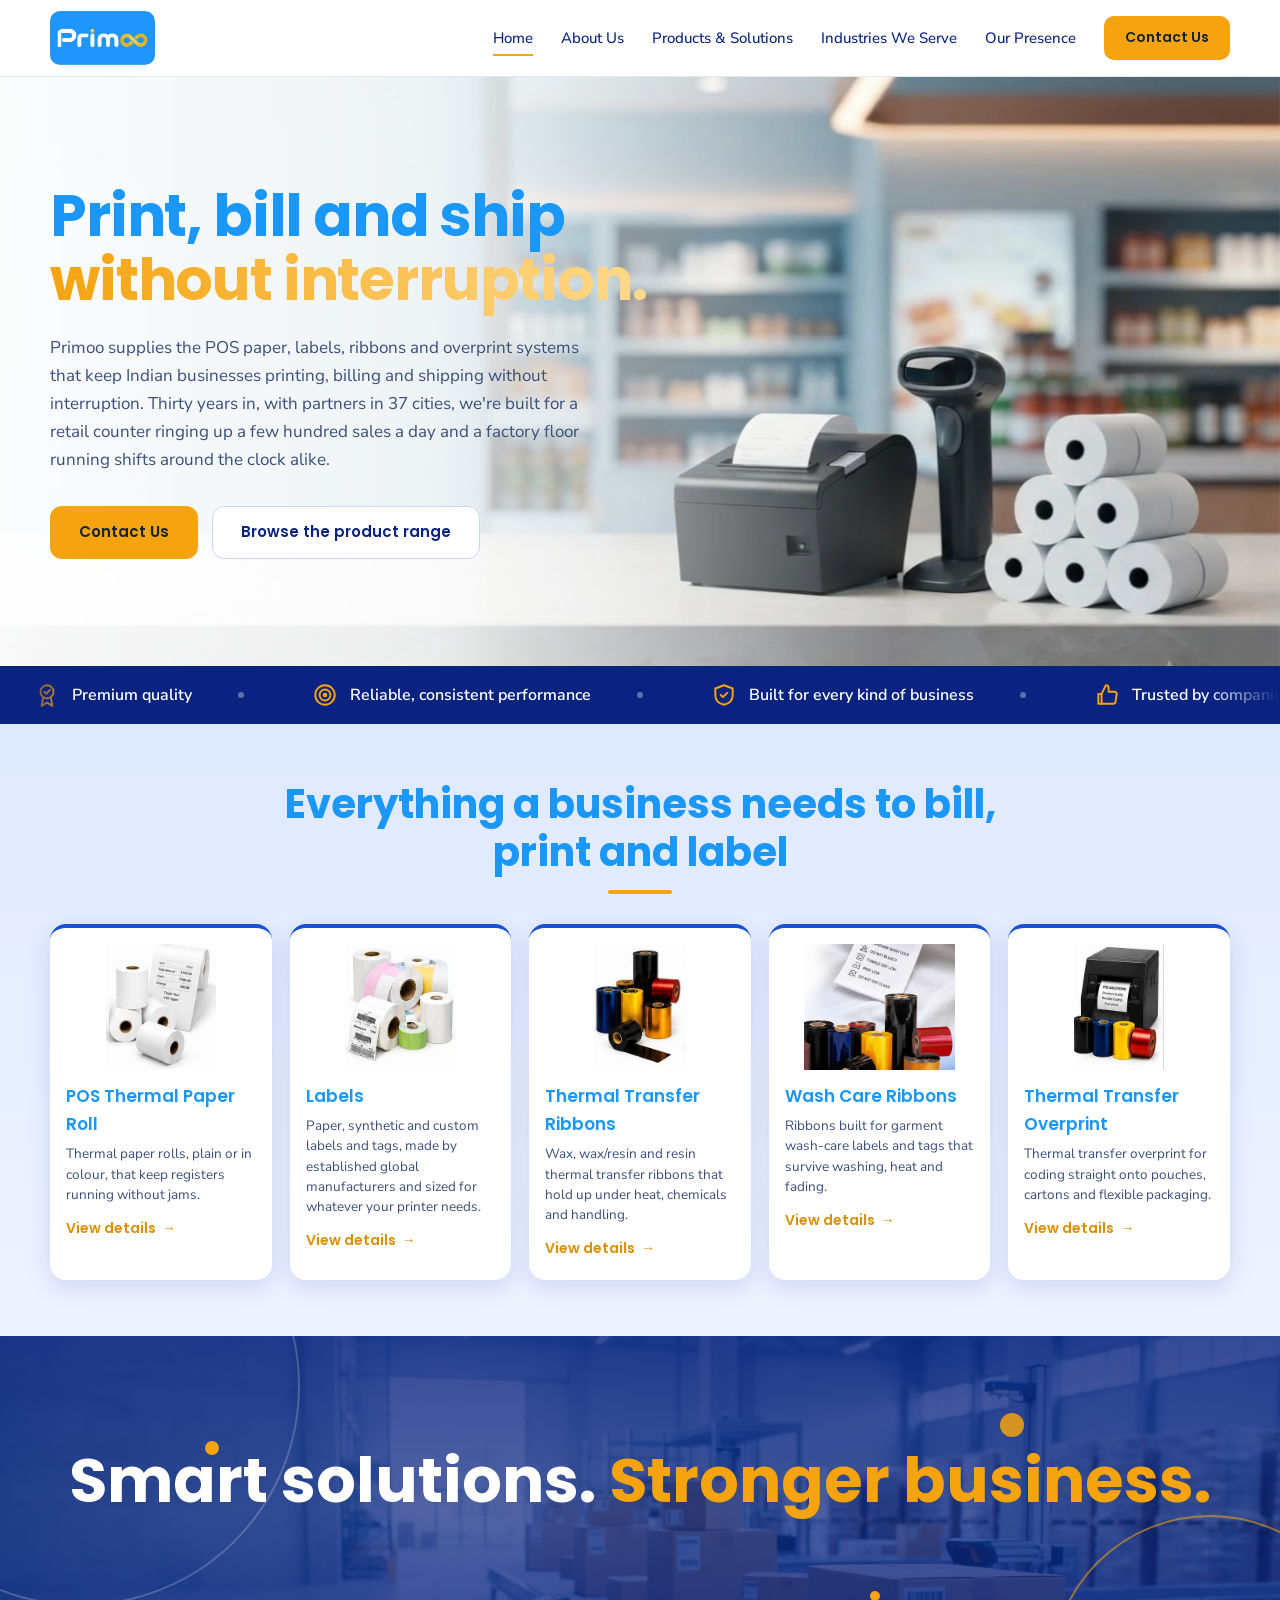
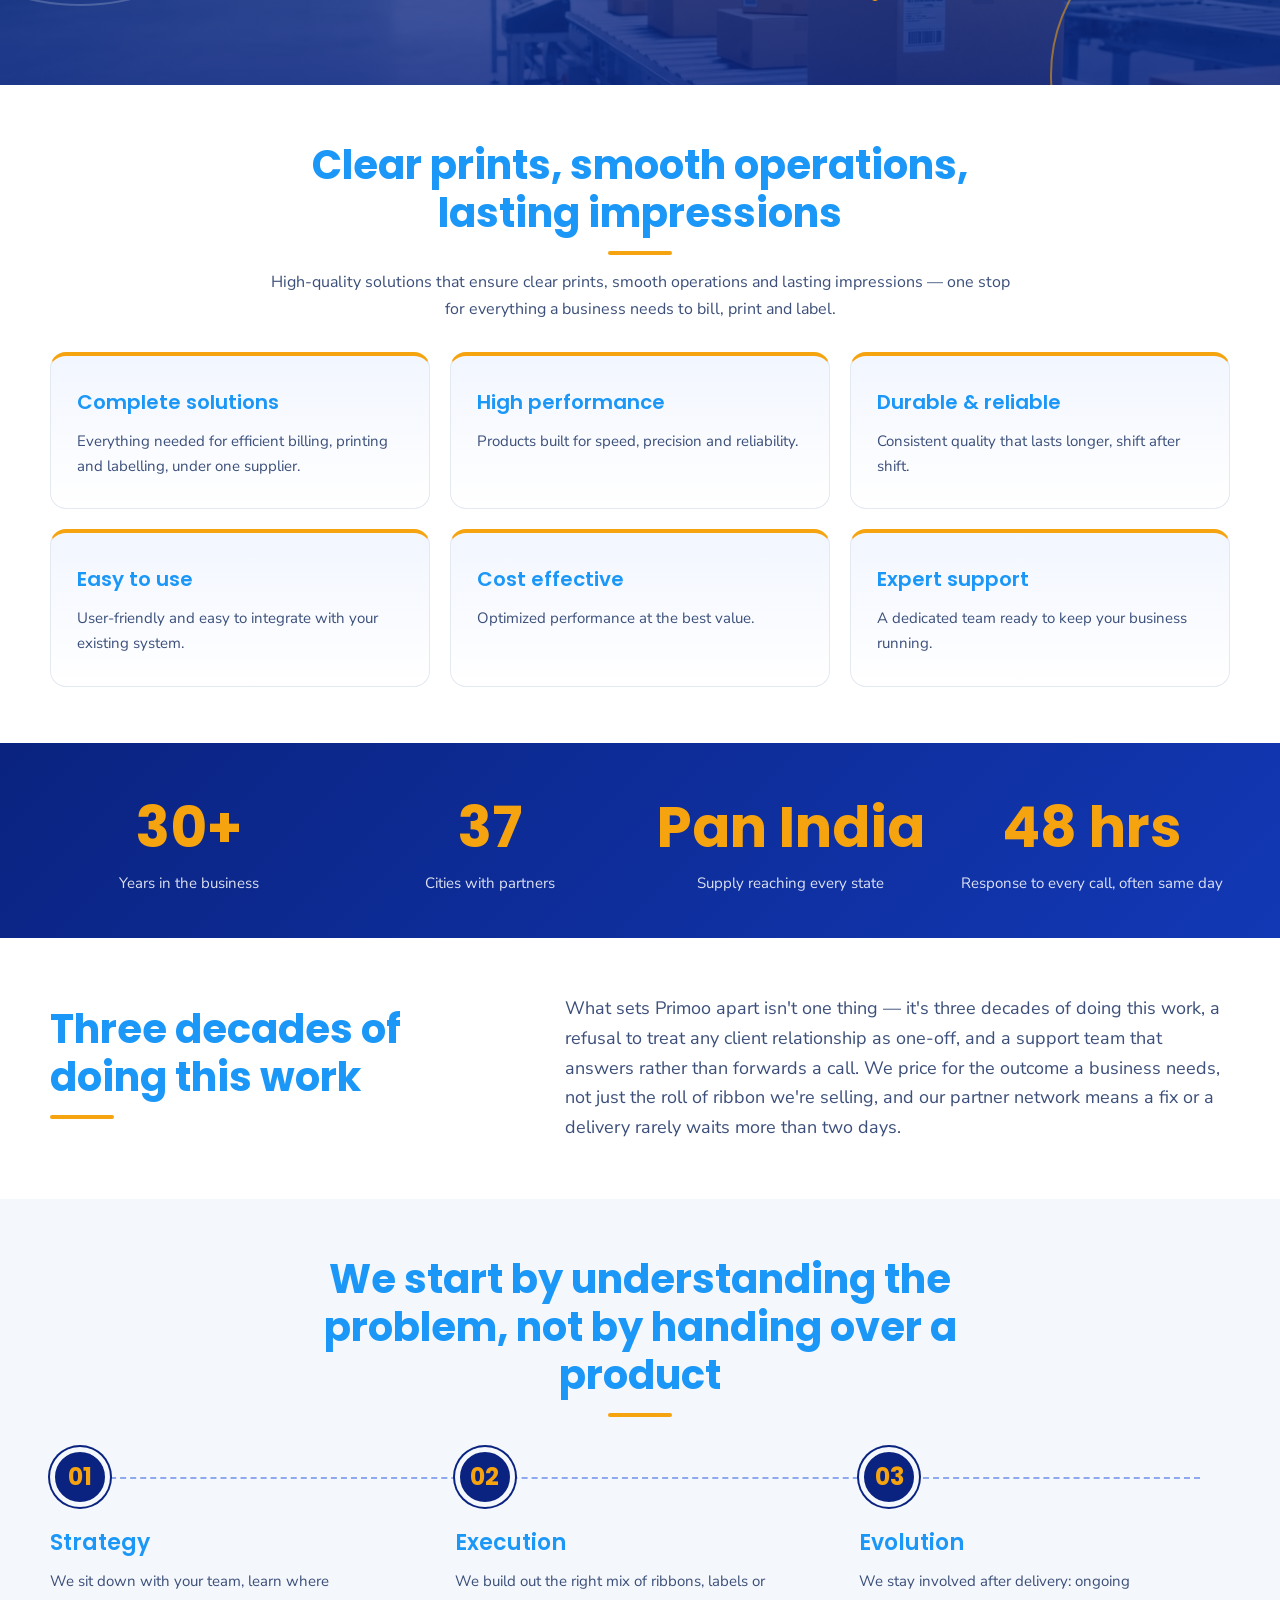
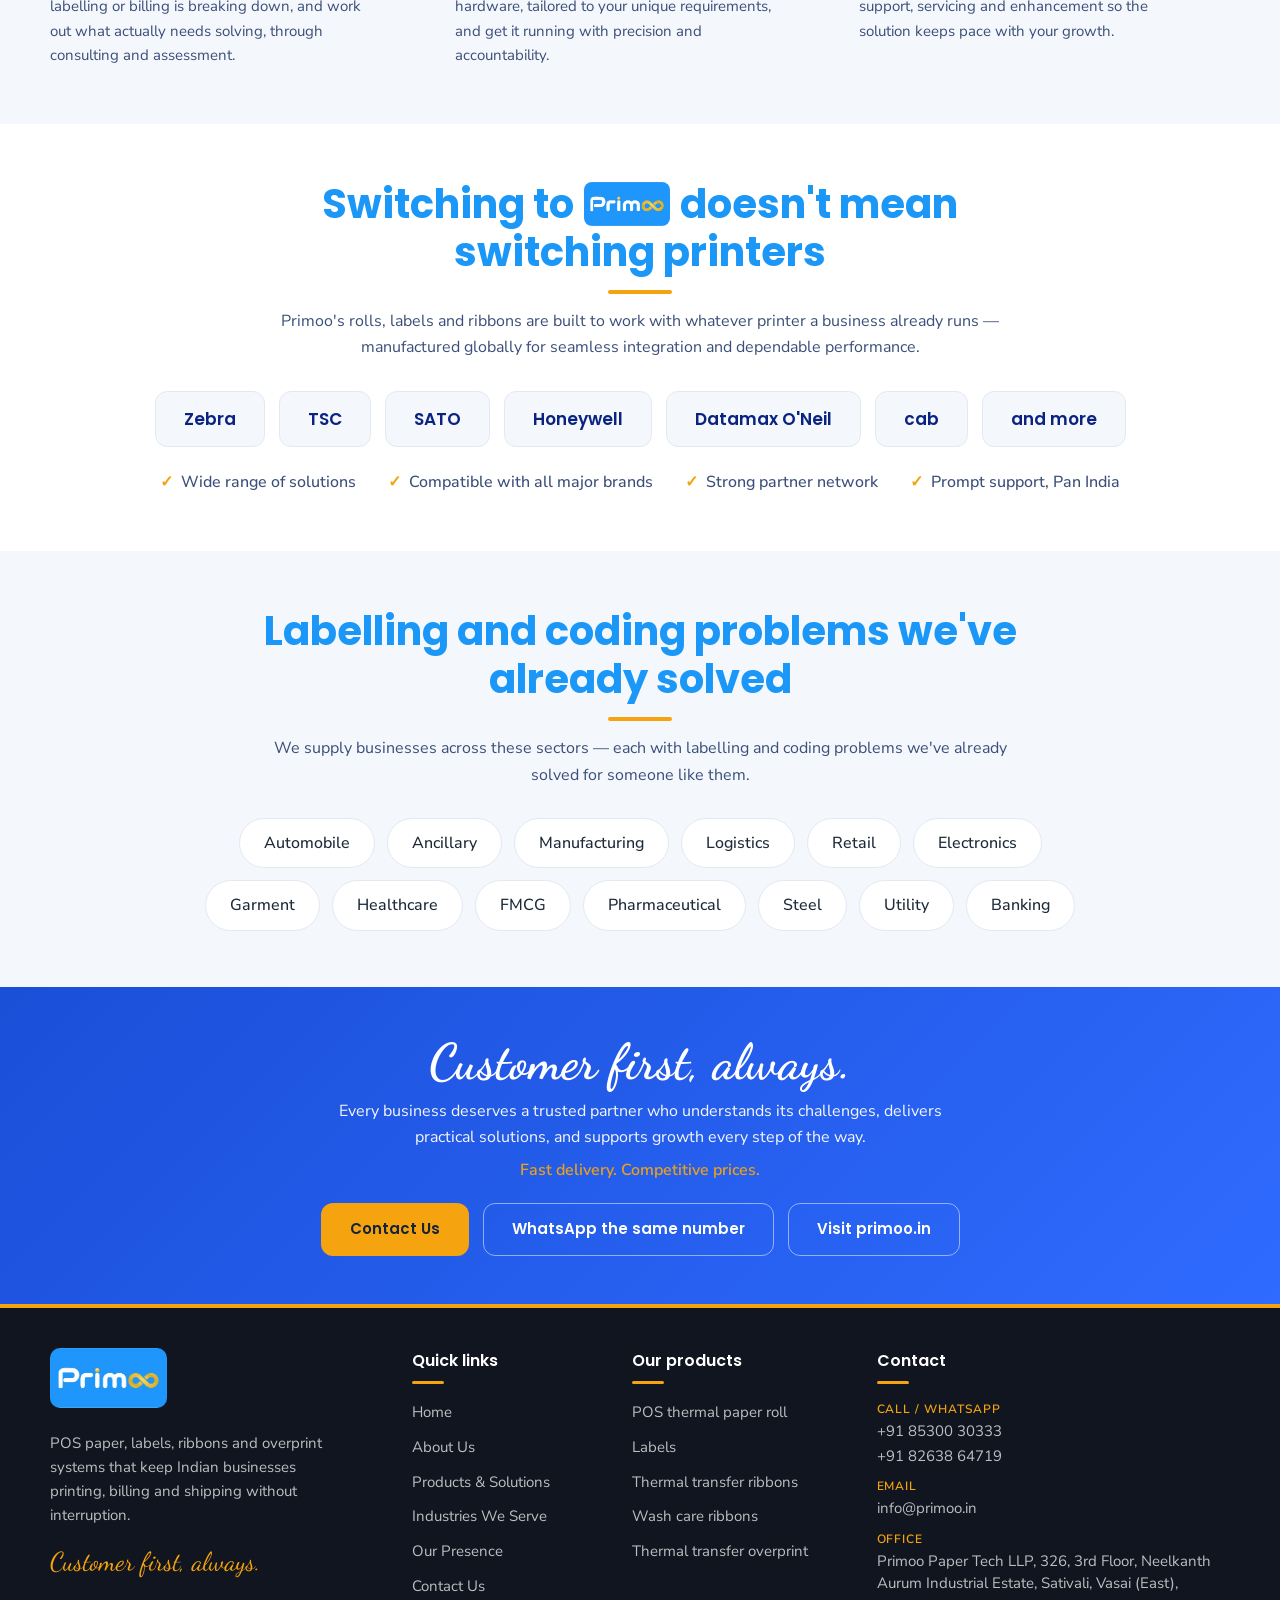
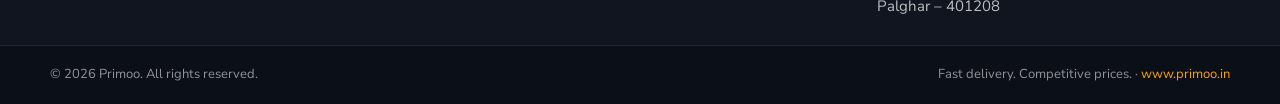
==== commit 79c51e4e: "Refactor code structure for improved readability and maintainability" ====
--- a/index.html
+++ b/index.html
@@ -39,10 +39,6 @@
         <a href="tel:8530030333" class="btn">Contact Us</a>
         <a href="products.html" class="btn btn-outline">Browse the product range</a>
       </div>
-    </div>
-    <div class="hero-visual">
-      <img src="images/hero.jpg" alt="Primoo POS thermal paper rolls at a billing counter">
-      <div class="badge">30+ <small>years of trust</small></div>
     </div>
   </div>
 </section>
--- a/styles.css
+++ b/styles.css
@@ -563,3 +563,51 @@
 @media (max-width:760px){
   .hero-actions .btn,.cta .btn{justify-content:center;text-align:center;padding:12px 16px}
 }
+
+/* Hero: custom illustration instead of a photo */
+.hero-visual::before{display:none}
+.hero-visual img{border-radius:0;box-shadow:none;background:none;height:auto}
+.hero-visual{max-width:470px}
+
+/* ===== Hero: photo background, text on the left ===== */
+.hero{position:relative;isolation:isolate;overflow:hidden;background:#cfdcec;padding:0;min-height:clamp(440px,46vw,600px);display:flex;align-items:center}
+.hero::before{content:"";position:absolute;inset:0;z-index:-2;background:url(images/hero.jpg) 78% center/cover no-repeat;animation:herozoom 2.2s cubic-bezier(.2,.8,.2,1) both}
+.hero::after{content:"";position:absolute;inset:0;z-index:-1;background:linear-gradient(90deg,rgba(255,255,255,.94) 0%,rgba(255,255,255,.82) 34%,rgba(255,255,255,.35) 54%,rgba(255,255,255,0) 70%)}
+.hero-grid{grid-template-columns:1fr;gap:0;padding-block:56px}
+.hero-text{max-width:600px}
+@keyframes herozoom{from{transform:scale(1.07)}to{transform:scale(1)}}
+@media (max-width:760px){
+  .hero{align-items:flex-start;min-height:640px}
+  .hero::before{inset:auto 0 0 0;height:50%;background-position:86% center;background-size:cover}
+  .hero::after{background:linear-gradient(180deg,#fff 0%,rgba(255,255,255,.96) 46%,rgba(255,255,255,0) 62%)}
+  .hero-grid{padding-block:32px 24px}
+}
+@media (prefers-reduced-motion:reduce){.hero::before{animation:none}}
+
+/* Hero: stacked layout (text on top, photo below) on phones and small tablets */
+@media (max-width:1100px){
+  .hero{display:block;min-height:0;padding-bottom:clamp(210px,52vw,380px)}
+  .hero::before{inset:auto 0 0 0;height:clamp(210px,52vw,380px);background-position:86% center;background-size:cover}
+  .hero::after{background:linear-gradient(180deg,#fff 0%,rgba(255,255,255,.97) 55%,rgba(255,255,255,0) 100%);inset:0 0 auto 0;height:calc(100% - clamp(150px,38vw,300px));z-index:-1}
+  .hero-grid{padding-block:32px 28px}
+}
+
+/* ===== Products page: photo behind the page title ===== */
+.page-hero.photo{background:linear-gradient(90deg,rgba(10,35,128,.97) 0%,rgba(10,35,128,.9) 38%,rgba(10,35,128,.35) 72%,rgba(10,35,128,.05) 100%),url(images/products-hero.jpg) 70% 70%/cover no-repeat;padding:84px 0 78px}
+.page-hero.photo::before,.page-hero.photo::after{display:none}
+@media (max-width:760px){
+  .page-hero.photo{background:linear-gradient(180deg,rgba(10,35,128,.96) 0%,rgba(10,35,128,.9) 55%,rgba(10,35,128,.55) 100%),url(images/products-hero.jpg) 78% 72%/cover no-repeat;padding:56px 0 52px}
+}
+
+/* ===== Home parallax band: warehouse photo moving slower than the page ===== */
+.parallax{isolation:isolate;padding:140px 0}
+.parallax::before{content:"";position:absolute;inset:-14% 0;z-index:-2;background:url(images/warehouse.jpg) center/cover no-repeat}
+.parallax::after{content:"";position:absolute;inset:0;z-index:-1;background:linear-gradient(180deg,rgba(10,35,128,.82),rgba(10,35,128,.7) 50%,rgba(10,35,128,.84))}
+.px{z-index:0}
+.px-text{z-index:1}
+@keyframes bgshift{from{transform:translateY(-7%)}to{transform:translateY(7%)}}
+@supports (animation-timeline:view()){
+  .parallax::before{animation:bgshift linear both;animation-timeline:view()}
+}
+@media (max-width:760px){.parallax{padding:96px 0}}
+@media (prefers-reduced-motion:reduce){.parallax::before{animation:none!important}}
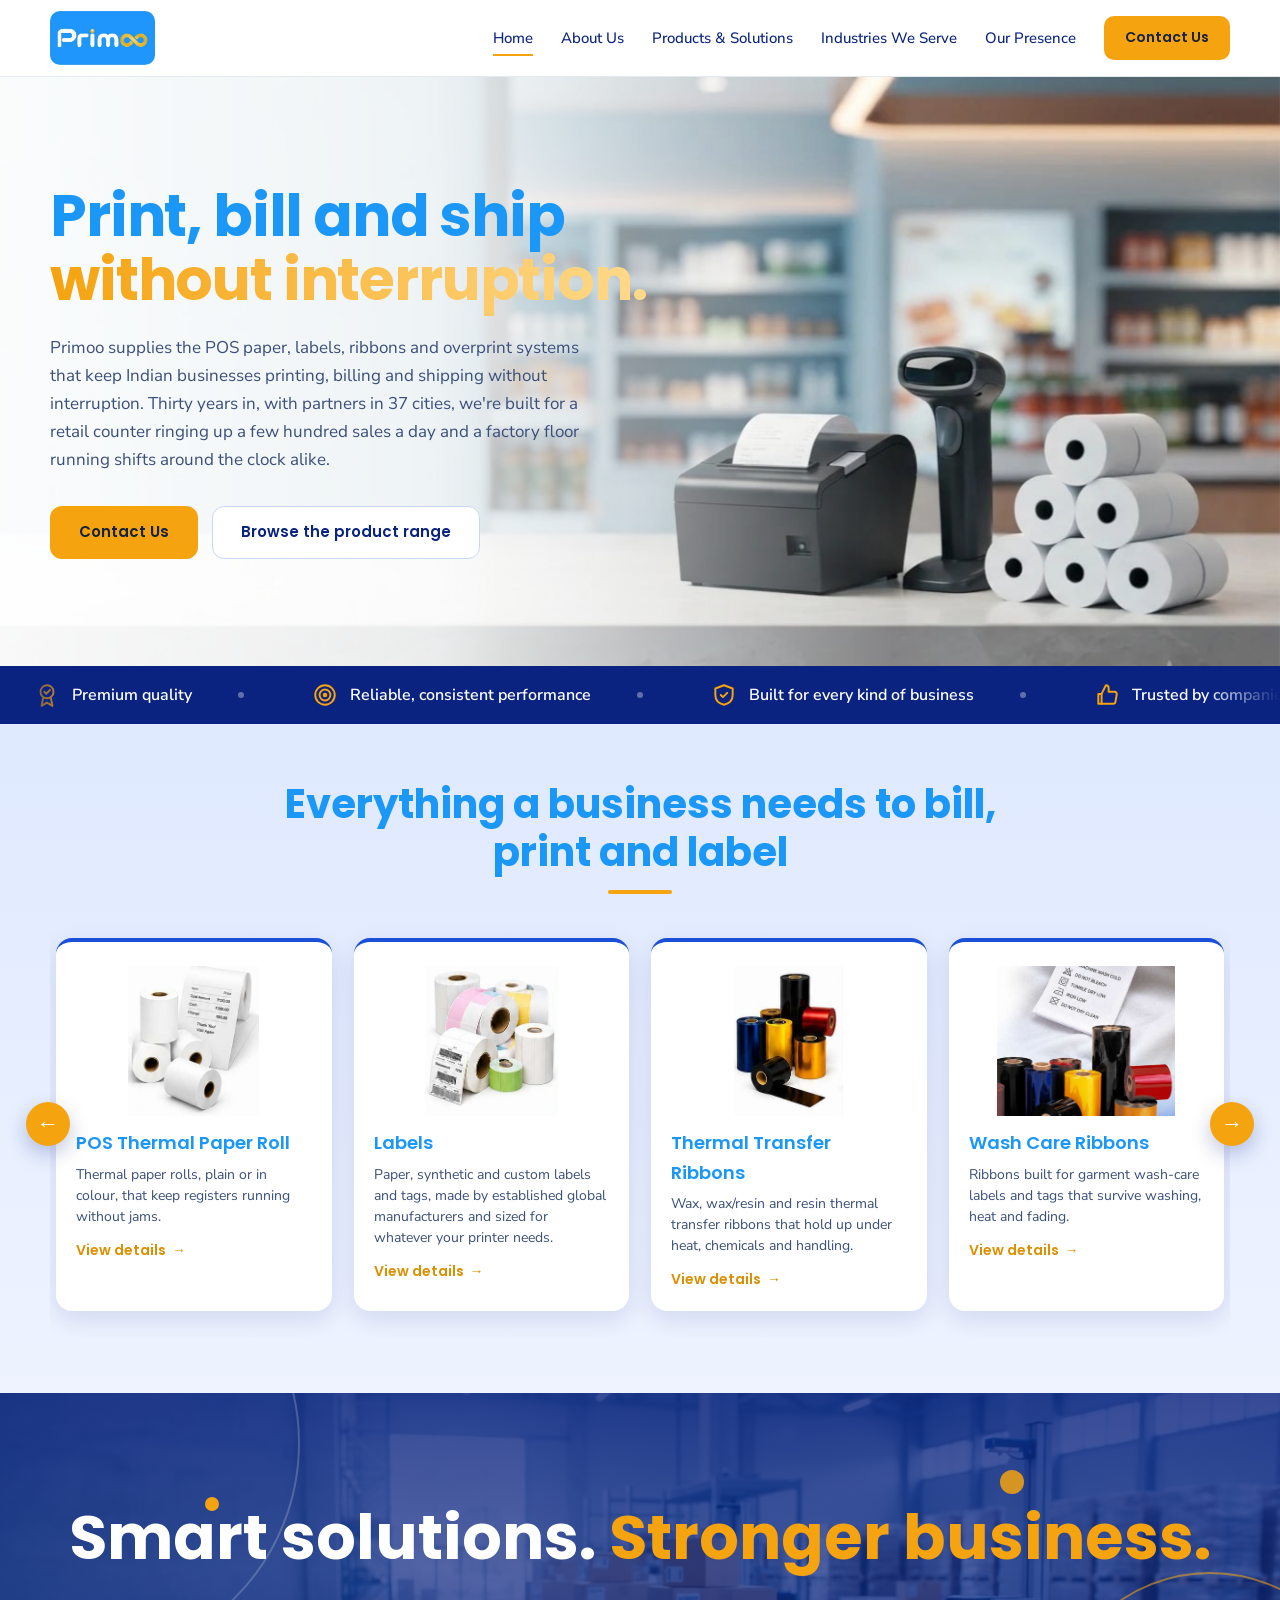
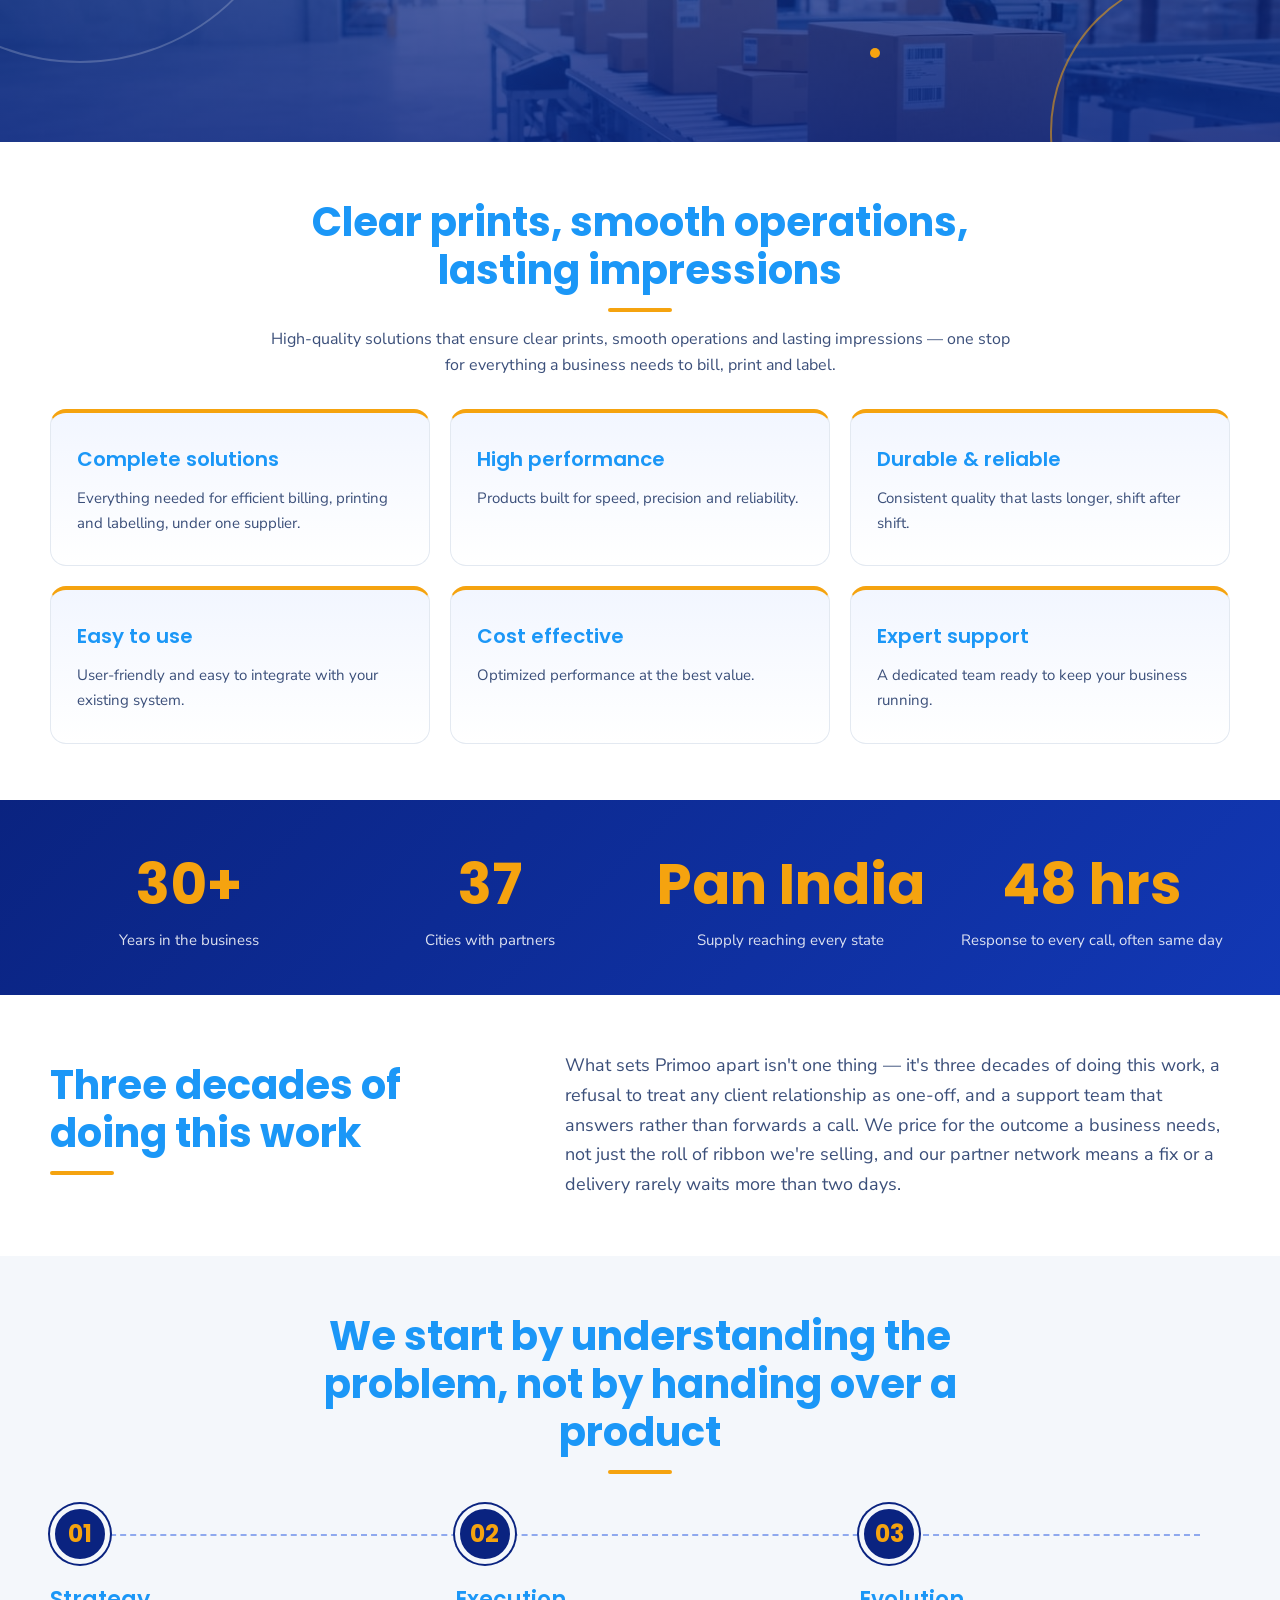
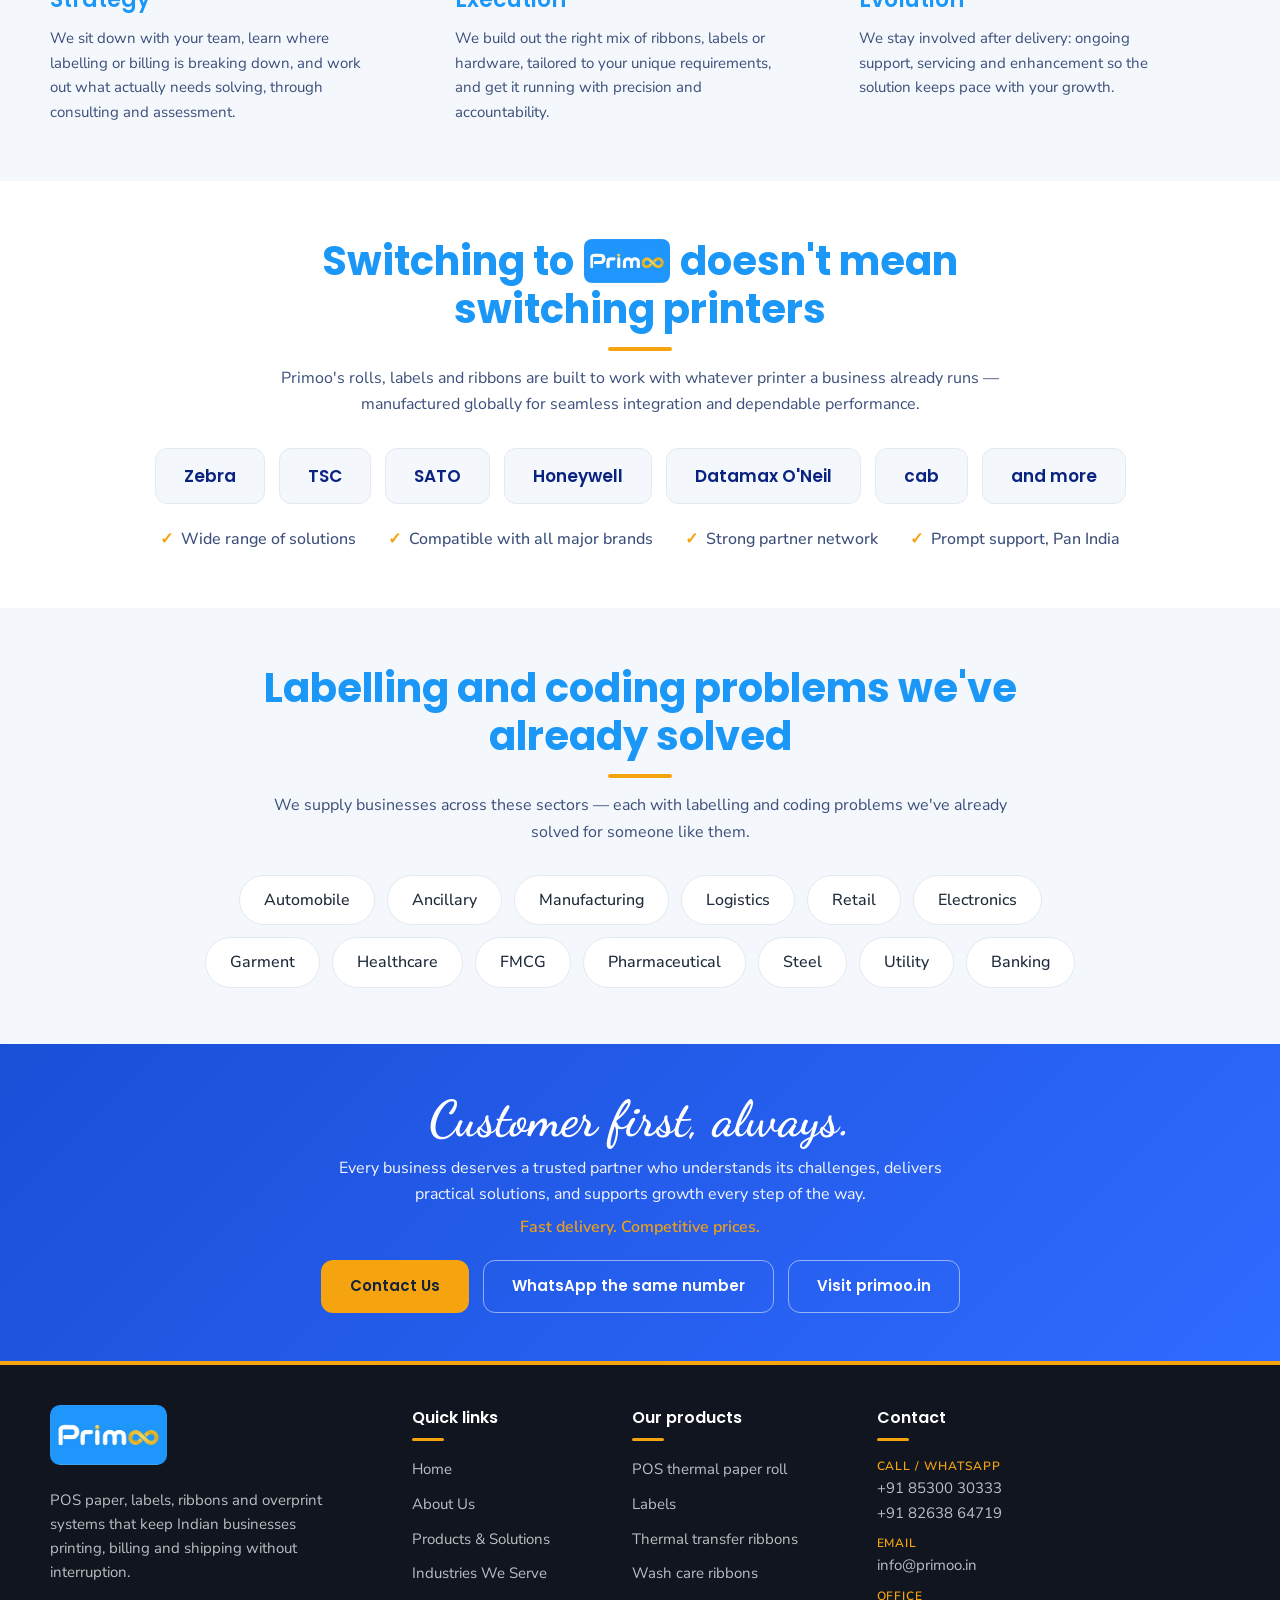
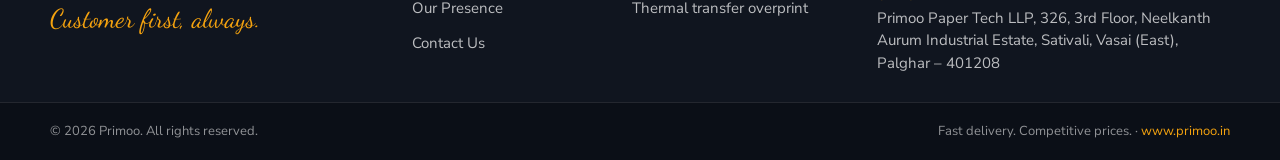
==== commit 31fd4fd1: "Hero photo, Products banner, warehouse band, home product slider with arrows and auto-slide Co-Autho" ====
--- a/index.html
+++ b/index.html
@@ -61,7 +61,11 @@
     <div class="section-head">
       <h2>Everything a business needs to bill, print and label</h2>
     </div>
-    <div class="cards cards-5">
+    <div class="slider">
+<button class="sl-btn sl-prev" type="button" aria-label="Previous product">&#8592;</button>
+<button class="sl-btn sl-next" type="button" aria-label="Next product">&#8594;</button>
+<div class="loop"><div class="loop-track">
+<div class="loop-set">
       <a class="card" href="products.html#rolls">
         <div class="thumb"><img src="images/pos.jpg" alt="POS thermal paper rolls and receipt" loading="lazy"></div>
         <h3>POS Thermal Paper Roll</h3>
@@ -83,6 +87,30 @@
         <h3>Thermal Transfer Overprint</h3>
         <p>Thermal transfer overprint for coding straight onto pouches, cartons and flexible packaging.</p><span class="more">View details <b>→</b></span></a>
     </div>
+<div class="loop-set" aria-hidden="true">
+      <a class="card" tabindex="-1" href="products.html#rolls">
+        <div class="thumb"><img src="images/pos.jpg" alt=""></div>
+        <h3>POS Thermal Paper Roll</h3>
+        <p>Thermal paper rolls, plain or in colour, that keep registers running without jams.</p><span class="more">View details <b>→</b></span></a>
+      <a class="card" tabindex="-1" href="products.html#labels">
+        <div class="thumb"><img src="images/labels.jpg" alt=""></div>
+        <h3>Labels</h3>
+        <p>Paper, synthetic and custom labels and tags, made by established global manufacturers and sized for whatever your printer needs.</p><span class="more">View details <b>→</b></span></a>
+      <a class="card" tabindex="-1" href="products.html#ttr">
+        <div class="thumb"><img src="images/ttr.jpg" alt=""></div>
+        <h3>Thermal Transfer Ribbons</h3>
+        <p>Wax, wax/resin and resin thermal transfer ribbons that hold up under heat, chemicals and handling.</p><span class="more">View details <b>→</b></span></a>
+      <a class="card" tabindex="-1" href="products.html#wash">
+        <div class="thumb"><img src="images/prod-wash.jpg" alt=""></div>
+        <h3>Wash Care Ribbons</h3>
+        <p>Ribbons built for garment wash-care labels and tags that survive washing, heat and fading.</p><span class="more">View details <b>→</b></span></a>
+      <a class="card" tabindex="-1" href="products.html#tto">
+        <div class="thumb"><img src="images/tto.jpg" alt=""></div>
+        <h3>Thermal Transfer Overprint</h3>
+        <p>Thermal transfer overprint for coding straight onto pouches, cartons and flexible packaging.</p><span class="more">View details <b>→</b></span></a>
+    </div>
+</div></div>
+</div>
   </div>
 </section>
 
@@ -257,5 +285,19 @@
   </div>
 </footer>
 
+<script>
+(function(){var s=document.querySelector(".slider");if(!s)return;var l=s.querySelector(".loop"),c=l.querySelector(".card"),t,paused=false;
+function step(){return c.getBoundingClientRect().width+parseFloat(getComputedStyle(c.parentNode).columnGap||16)}
+function go(d){var end=l.scrollWidth-l.clientWidth-4;if(d>0&&l.scrollLeft>=end)l.scrollTo({left:0,behavior:"smooth"});else if(d<0&&l.scrollLeft<=4)l.scrollTo({left:end+4,behavior:"smooth"});else l.scrollBy({left:d*step(),behavior:"smooth"})}
+function start(){stop();if(matchMedia("(prefers-reduced-motion:reduce)").matches)return;t=setInterval(function(){if(!paused&&!document.hidden)go(1)},3500)}
+function stop(){clearInterval(t)}
+s.querySelector(".sl-prev").onclick=function(){go(-1);start()};
+s.querySelector(".sl-next").onclick=function(){go(1);start()};
+s.addEventListener("mouseenter",function(){paused=true});s.addEventListener("mouseleave",function(){paused=false});
+s.addEventListener("focusin",function(){paused=true});s.addEventListener("focusout",function(){paused=false});
+s.addEventListener("touchstart",function(){paused=true},{passive:true});s.addEventListener("touchend",function(){setTimeout(function(){paused=false},4000)},{passive:true});
+start();
+})();
+</script>
 </body>
 </html>
--- a/styles.css
+++ b/styles.css
@@ -611,3 +611,94 @@
 }
 @media (max-width:760px){.parallax{padding:96px 0}}
 @media (prefers-reduced-motion:reduce){.parallax::before{animation:none!important}}
+
+/* ===== Home: five product cards, larger, in an endless loop ===== */
+.loop{overflow:clip;padding:14px 0 22px;margin:0 -20px}
+.loop-track{display:flex;width:max-content;animation:cardloop 48s linear infinite}
+.loop:hover .loop-track,.loop:focus-within .loop-track{animation-play-state:paused}
+.loop-set{display:flex;gap:26px;padding-right:26px}
+.loop .card{flex:0 0 clamp(270px,26vw,360px);padding:26px 22px 22px;animation:none!important}
+#offer .loop .card h3{font-size:21px;margin-bottom:8px}
+#offer .loop .card p{font-size:15px;line-height:1.55}
+.loop .thumb{aspect-ratio:4/3;margin:-4px -4px 16px}
+@keyframes cardloop{to{transform:translateX(-50%)}}
+@media (max-width:760px){.loop-set{gap:16px;padding-right:16px}.loop .card{flex-basis:min(78vw,300px)}.loop-track{animation-duration:40s}}
+@media (prefers-reduced-motion:reduce){.loop{overflow-x:auto}.loop-track{animation:none}.loop-set[aria-hidden]{display:none}}
+
+/* ===== Home cards: swipe slider (scroll-snap, no auto movement) ===== */
+.loop{overflow-x:auto;overflow-y:hidden;margin:0 -20px;padding:14px 20px 26px;scroll-snap-type:x mandatory;scroll-padding:0 20px;-webkit-overflow-scrolling:touch;scrollbar-width:thin;scrollbar-color:var(--accent) #e3ebfb}
+.loop::-webkit-scrollbar{height:8px}
+.loop::-webkit-scrollbar-track{background:#e3ebfb;border-radius:8px}
+.loop::-webkit-scrollbar-thumb{background:var(--accent);border-radius:8px}
+.loop-track{animation:none!important;transform:none!important}
+.loop-set[aria-hidden]{display:none}
+.loop-set{padding-right:0}
+.loop .card{scroll-snap-align:start}
+
+/* ===== Slider arrows (scrollbar hidden) ===== */
+.slider{position:relative}
+.loop{scrollbar-width:none}
+.loop::-webkit-scrollbar{display:none}
+.sl-btn{position:absolute;top:42%;z-index:3;width:48px;height:48px;border-radius:50%;border:0;background:var(--accent);color:#fff;font:600 22px/1 'Poppins',sans-serif;cursor:pointer;box-shadow:0 8px 20px rgba(10,35,128,.25);transition:transform .25s,background .25s;display:grid;place-items:center}
+.sl-btn:hover{background:var(--accent-d);transform:scale(1.08)}
+.sl-btn:focus-visible{outline:3px solid var(--navy);outline-offset:2px}
+.sl-prev{left:-6px}.sl-next{right:-6px}
+@media (max-width:760px){.sl-btn{width:40px;height:40px;font-size:18px}.sl-prev{left:2px}.sl-next{right:2px}}
+.sl-btn{top:130px}
+@media (max-width:760px){.sl-btn{top:100px}}
+
+/* ===== Slider: whole cards only (3 / 2 / 1), no cut-off edge ===== */
+.loop{margin:0;padding:14px 6px 26px;scroll-padding:0 6px}
+.loop-track{width:100%}
+.loop-set{width:100%;padding-right:0}
+.loop .card{flex:0 0 calc((100% - 2 * var(--gap)) / 3)}
+@media (max-width:1100px){.loop .card{flex-basis:calc((100% - var(--gap)) / 2)}}
+@media (max-width:760px){.loop .card{flex-basis:calc(100% - 44px)}.loop{padding-left:2px;padding-right:2px}}
+.loop{--gap:26px}
+.loop-set{gap:var(--gap)}
+@media (max-width:760px){.loop{--gap:16px}}
+
+/* ===== Slider arrows: sit in the gutters, level with the card images ===== */
+.sl-btn{top:320px}
+.sl-prev{left:-24px}.sl-next{right:-24px}
+@media (min-width:1300px){.sl-prev{left:-58px}.sl-next{right:-58px}}
+@media (max-width:1100px){.sl-btn{top:200px}}
+@media (max-width:760px){.sl-btn{top:118px;width:38px;height:38px}.sl-prev{left:-14px}.sl-next{right:-14px}}
+
+/* ===== Smaller slider cards: 4 per row on desktop ===== */
+.loop{--gap:22px}
+.loop .card{flex-basis:calc((100% - 3 * var(--gap)) / 4);padding:20px 16px 18px}
+@media (max-width:1100px){.loop .card{flex-basis:calc((100% - 2 * var(--gap)) / 3)}}
+@media (max-width:860px){.loop .card{flex-basis:calc((100% - var(--gap)) / 2)}}
+@media (max-width:760px){.loop{--gap:16px}.loop .card{flex-basis:calc(100% - 64px)}}
+.loop .thumb{aspect-ratio:16/10;margin:-2px -2px 12px}
+#offer .loop .card h3{font-size:18px;margin-bottom:6px}
+#offer .loop .card p{font-size:14px;line-height:1.5}
+.sl-btn{top:84px;width:44px;height:44px}
+@media (max-width:1100px){.sl-btn{top:84px}}
+@media (max-width:760px){.sl-btn{top:84px;width:38px;height:38px}}
+.sl-btn{top:95px}
+@media (max-width:1100px){.sl-btn{top:95px}}
+@media (max-width:760px){.sl-btn{top:90px}}
+
+/* ===== Arrows: vertically centred on the cards ===== */
+.sl-btn,.sl-btn:hover{top:calc(50% - 6px)!important}
+.sl-btn{transform:translateY(-50%)}
+.sl-btn:hover{transform:translateY(-50%) scale(1.08)}
+
+/* ===== Mobile slider: full-width track, arrows level with the image ===== */
+@media (max-width:760px){
+  .loop{margin:0 -20px;padding:14px 20px 26px;scroll-padding:0 20px}
+  .loop .card{flex-basis:calc(100% - 28px)}
+  .sl-btn,.sl-btn:hover{top:130px!important;width:36px;height:36px;font-size:17px}
+  .sl-prev{left:6px}.sl-next{right:6px}
+}
+
+/* Mobile: no arrows, swipe + auto-slide only */
+@media (max-width:760px){.sl-btn{display:none!important}}
+
+/* Mobile: exactly one card visible, no peek of the next one */
+@media (max-width:760px){
+  .loop{margin:0;padding:14px 6px 26px;scroll-padding:0 6px}
+  .loop .card{flex-basis:100%}
+}
